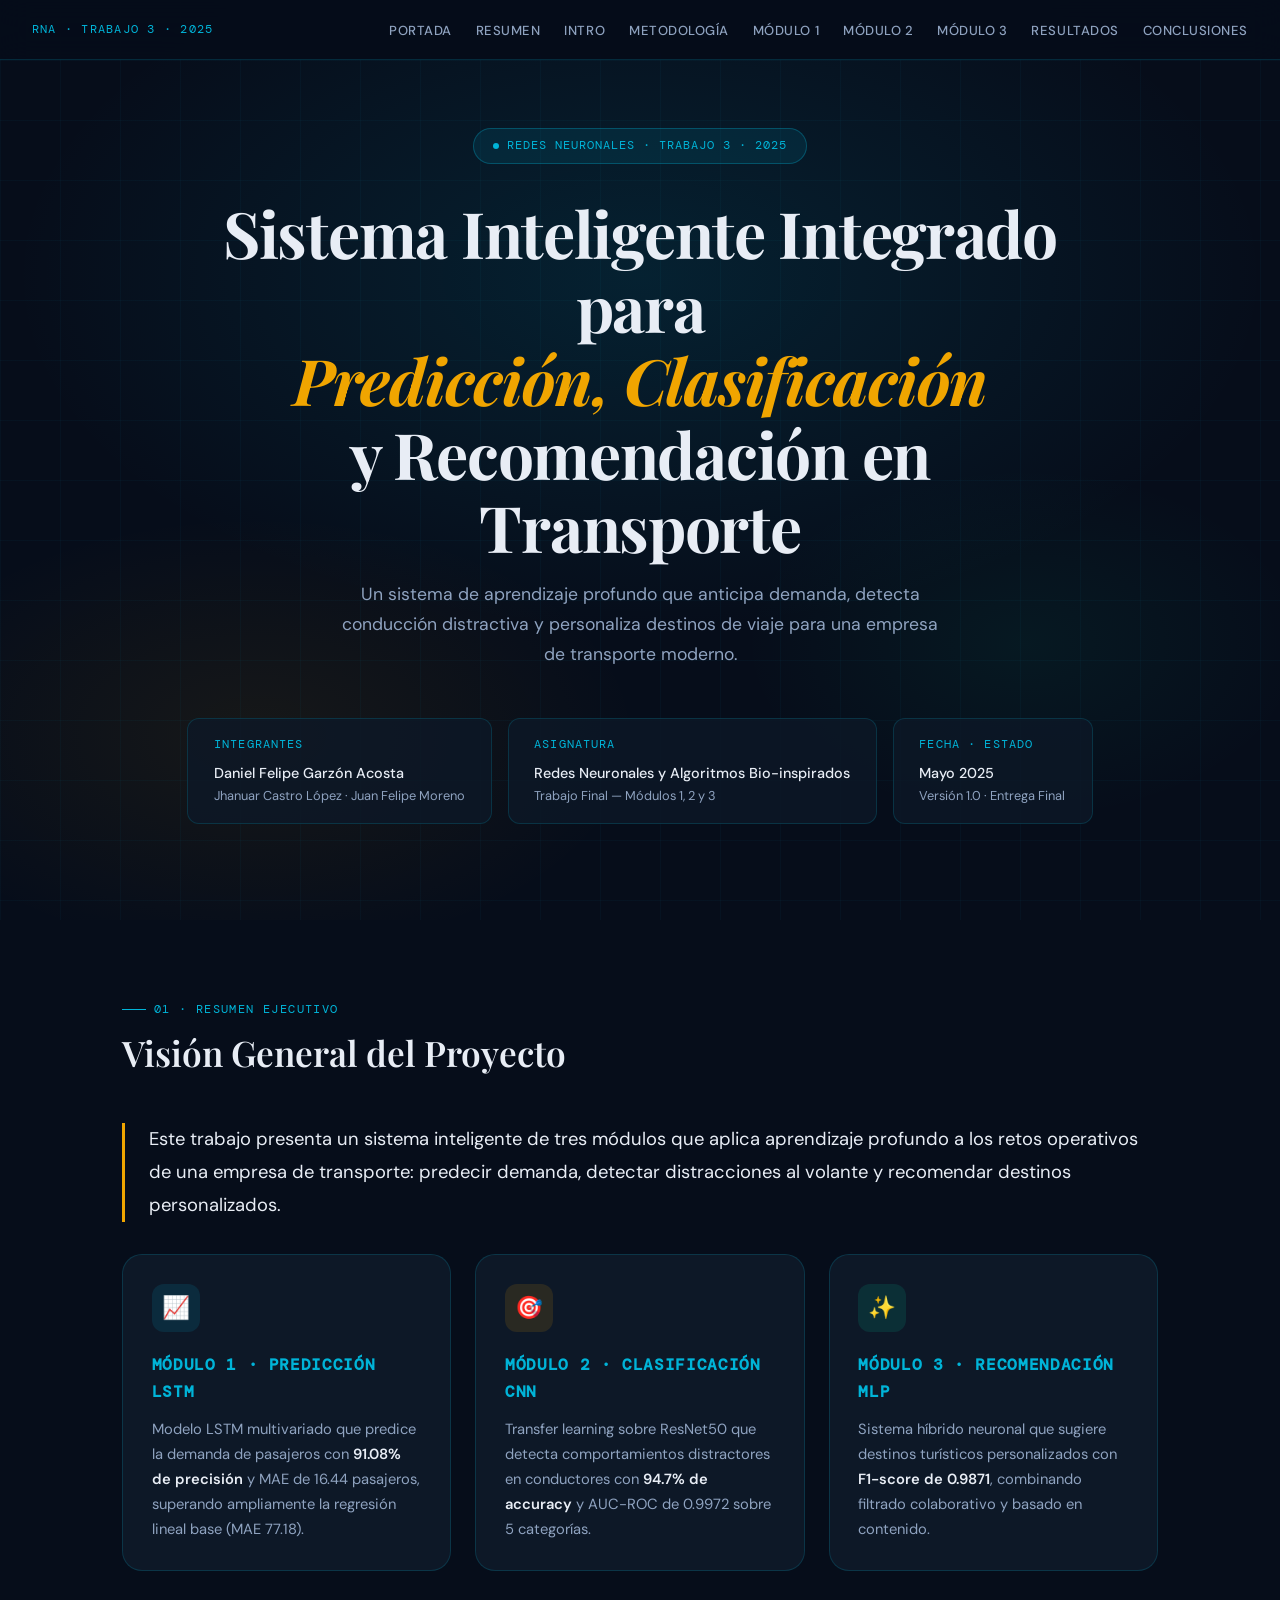
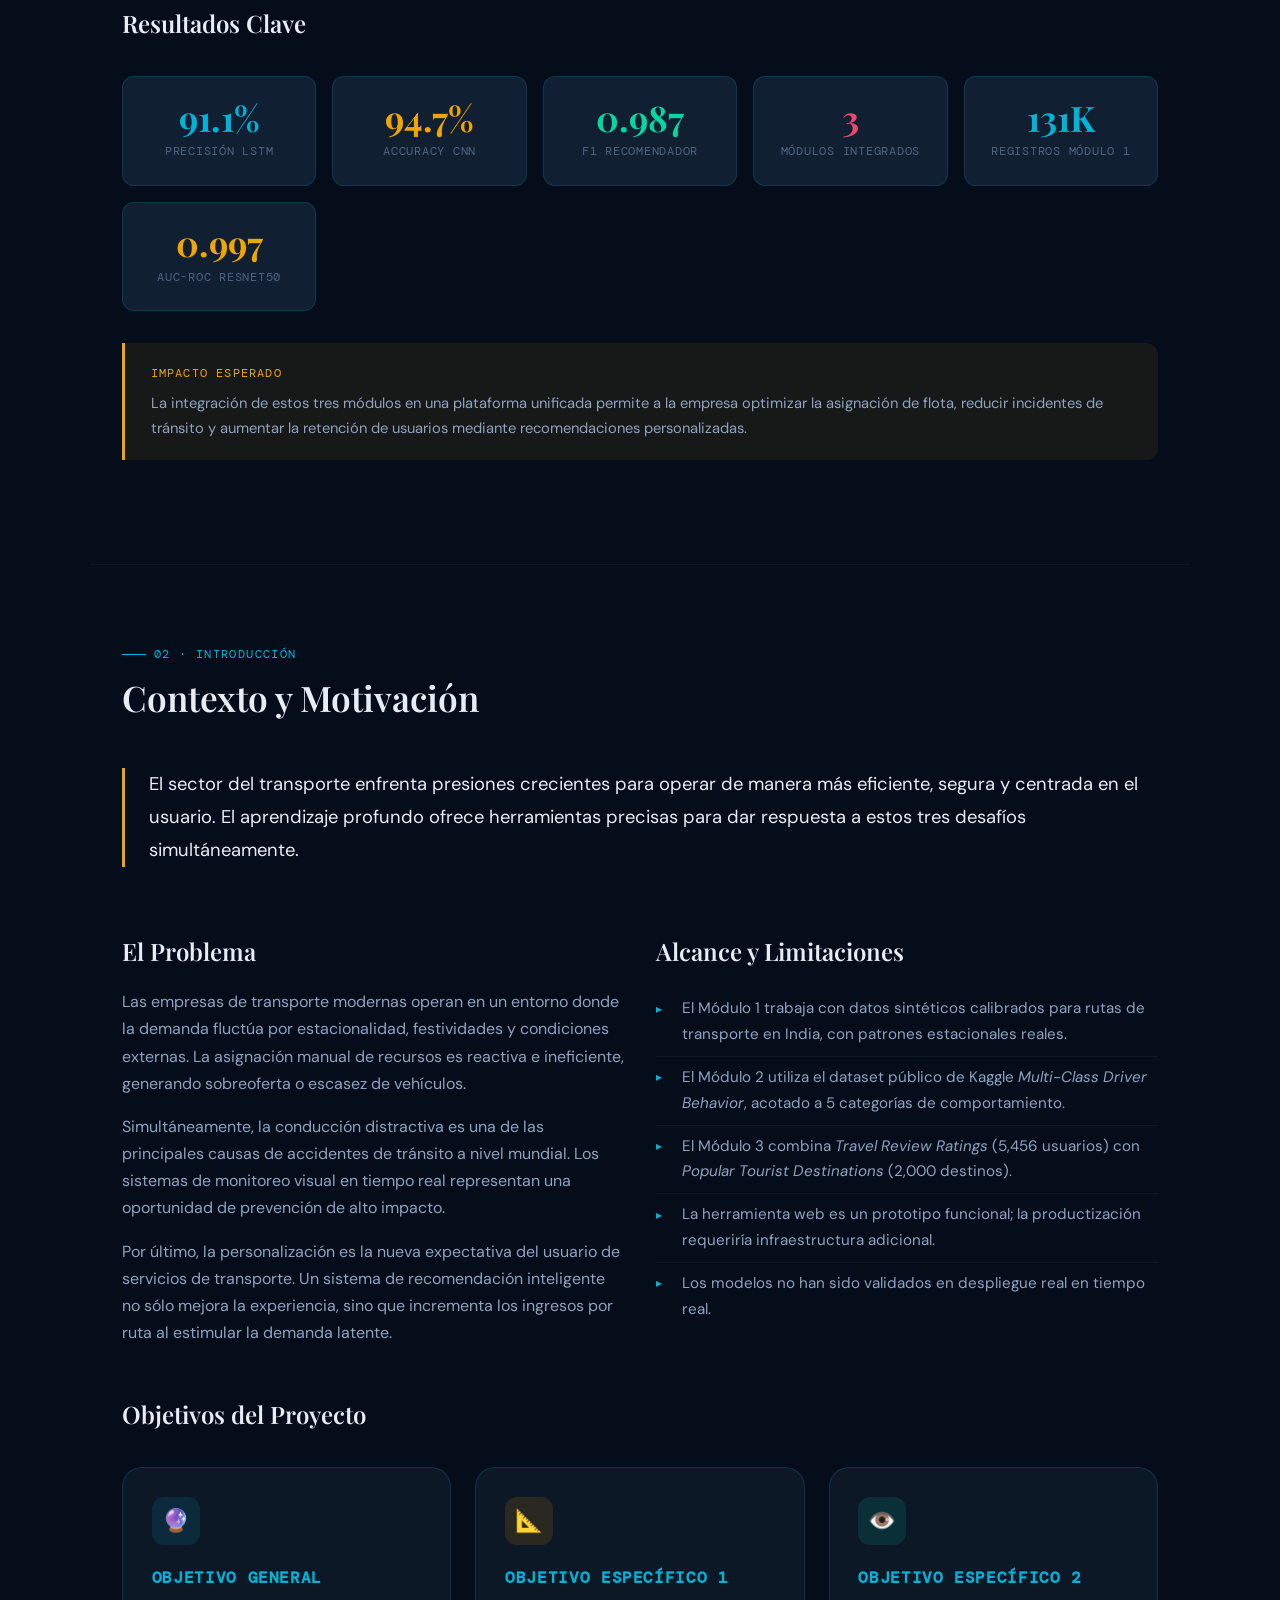
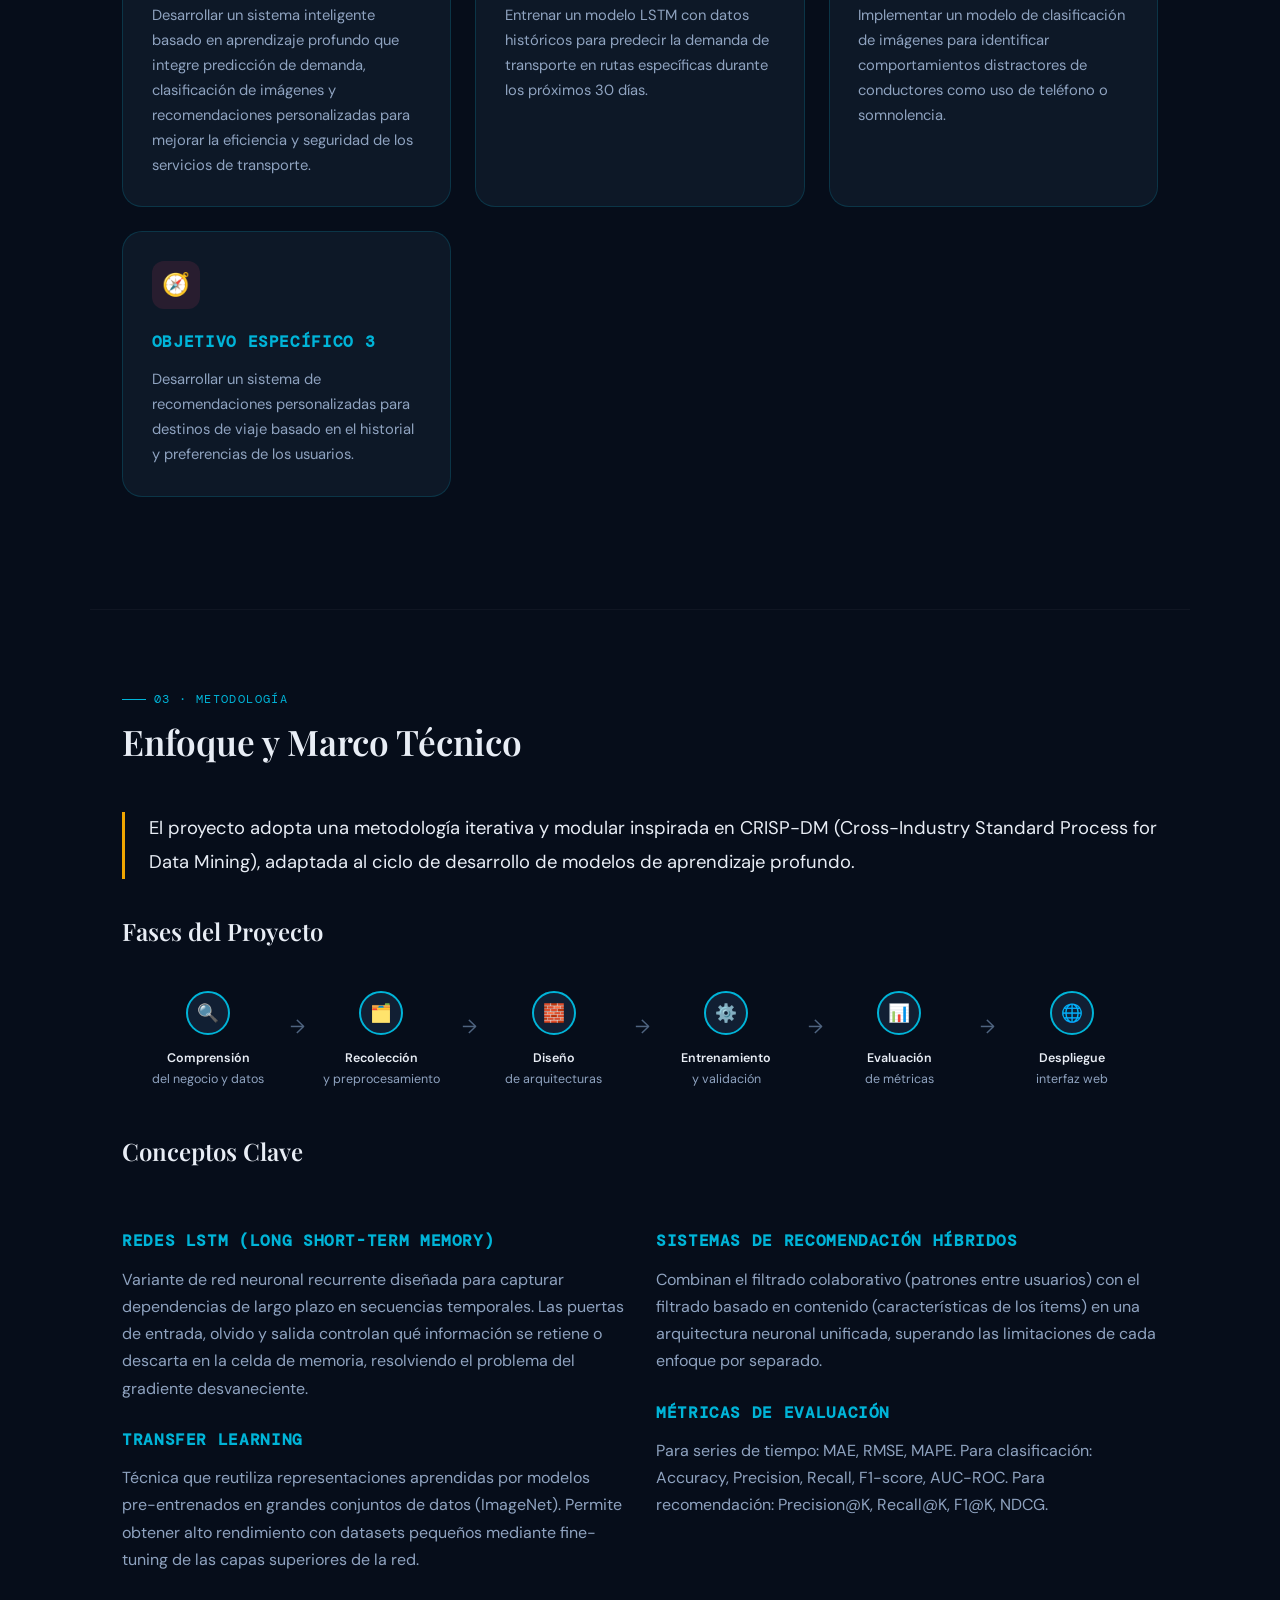
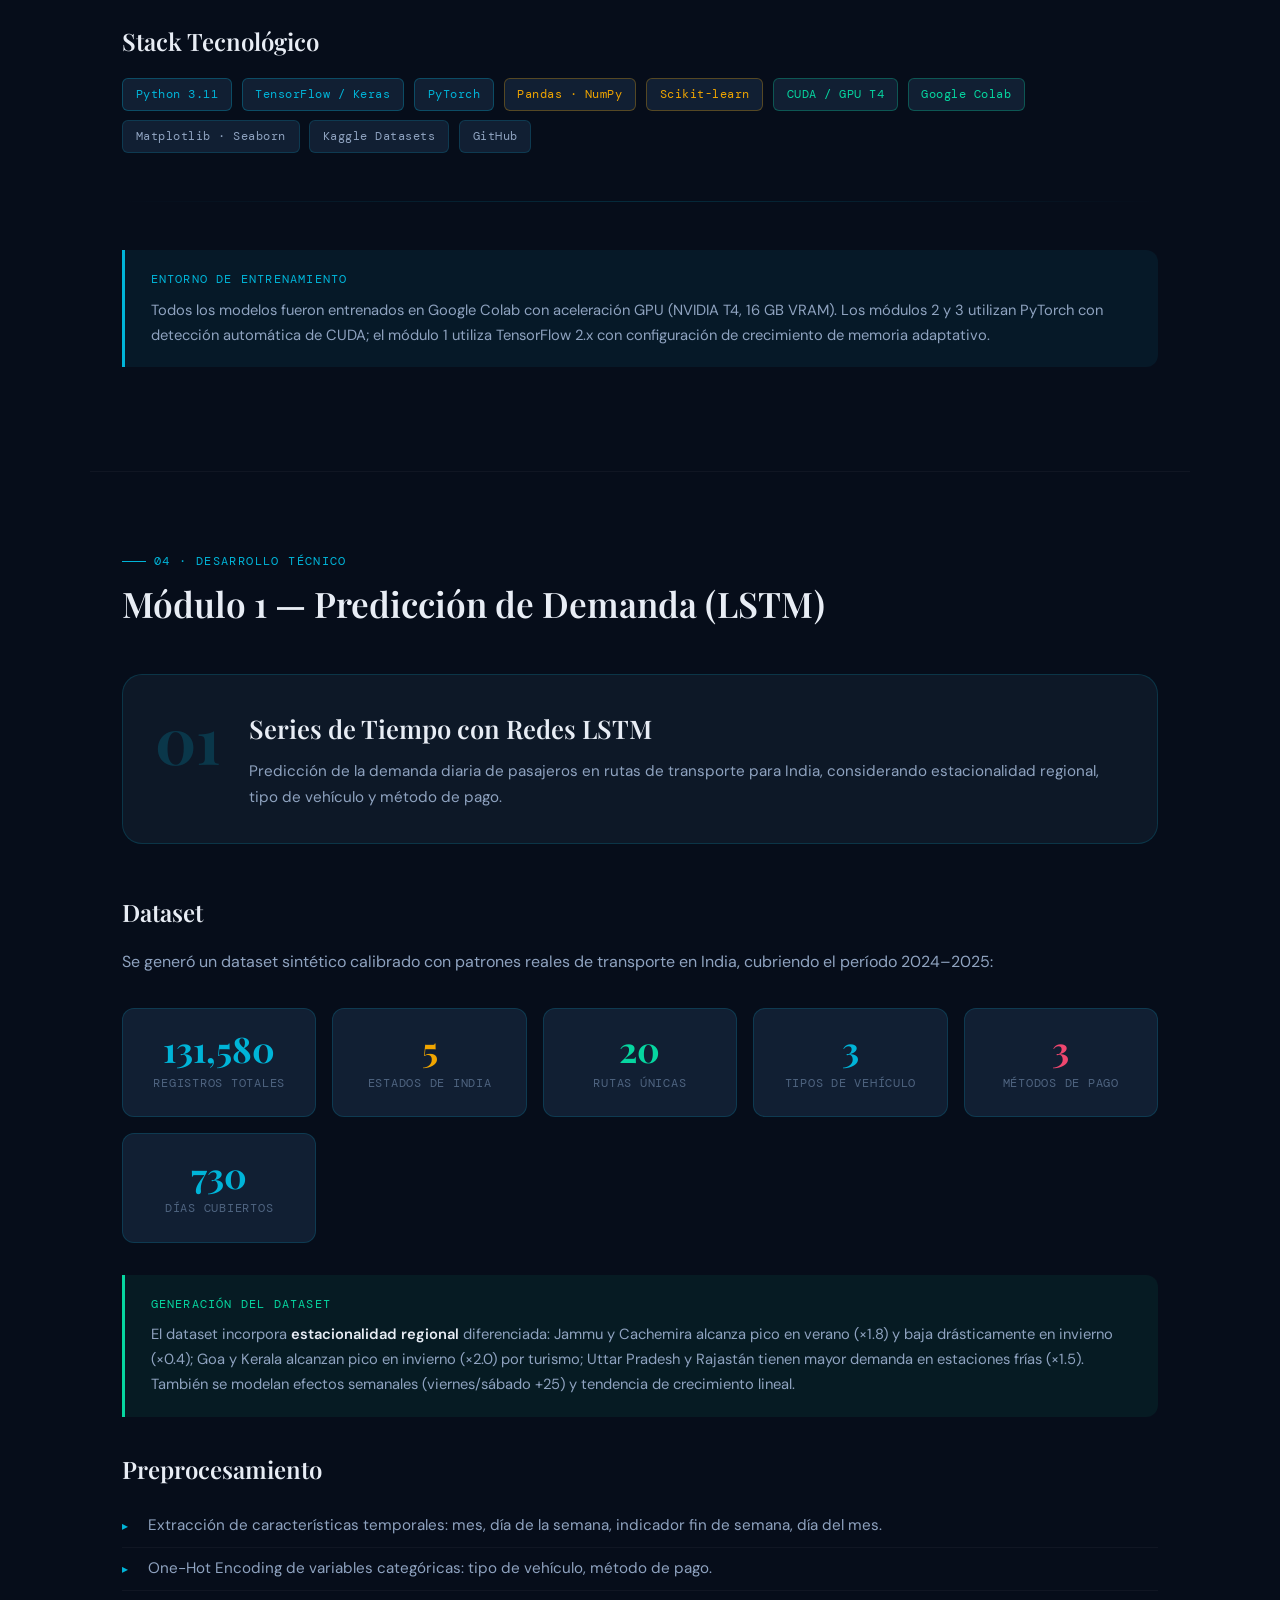
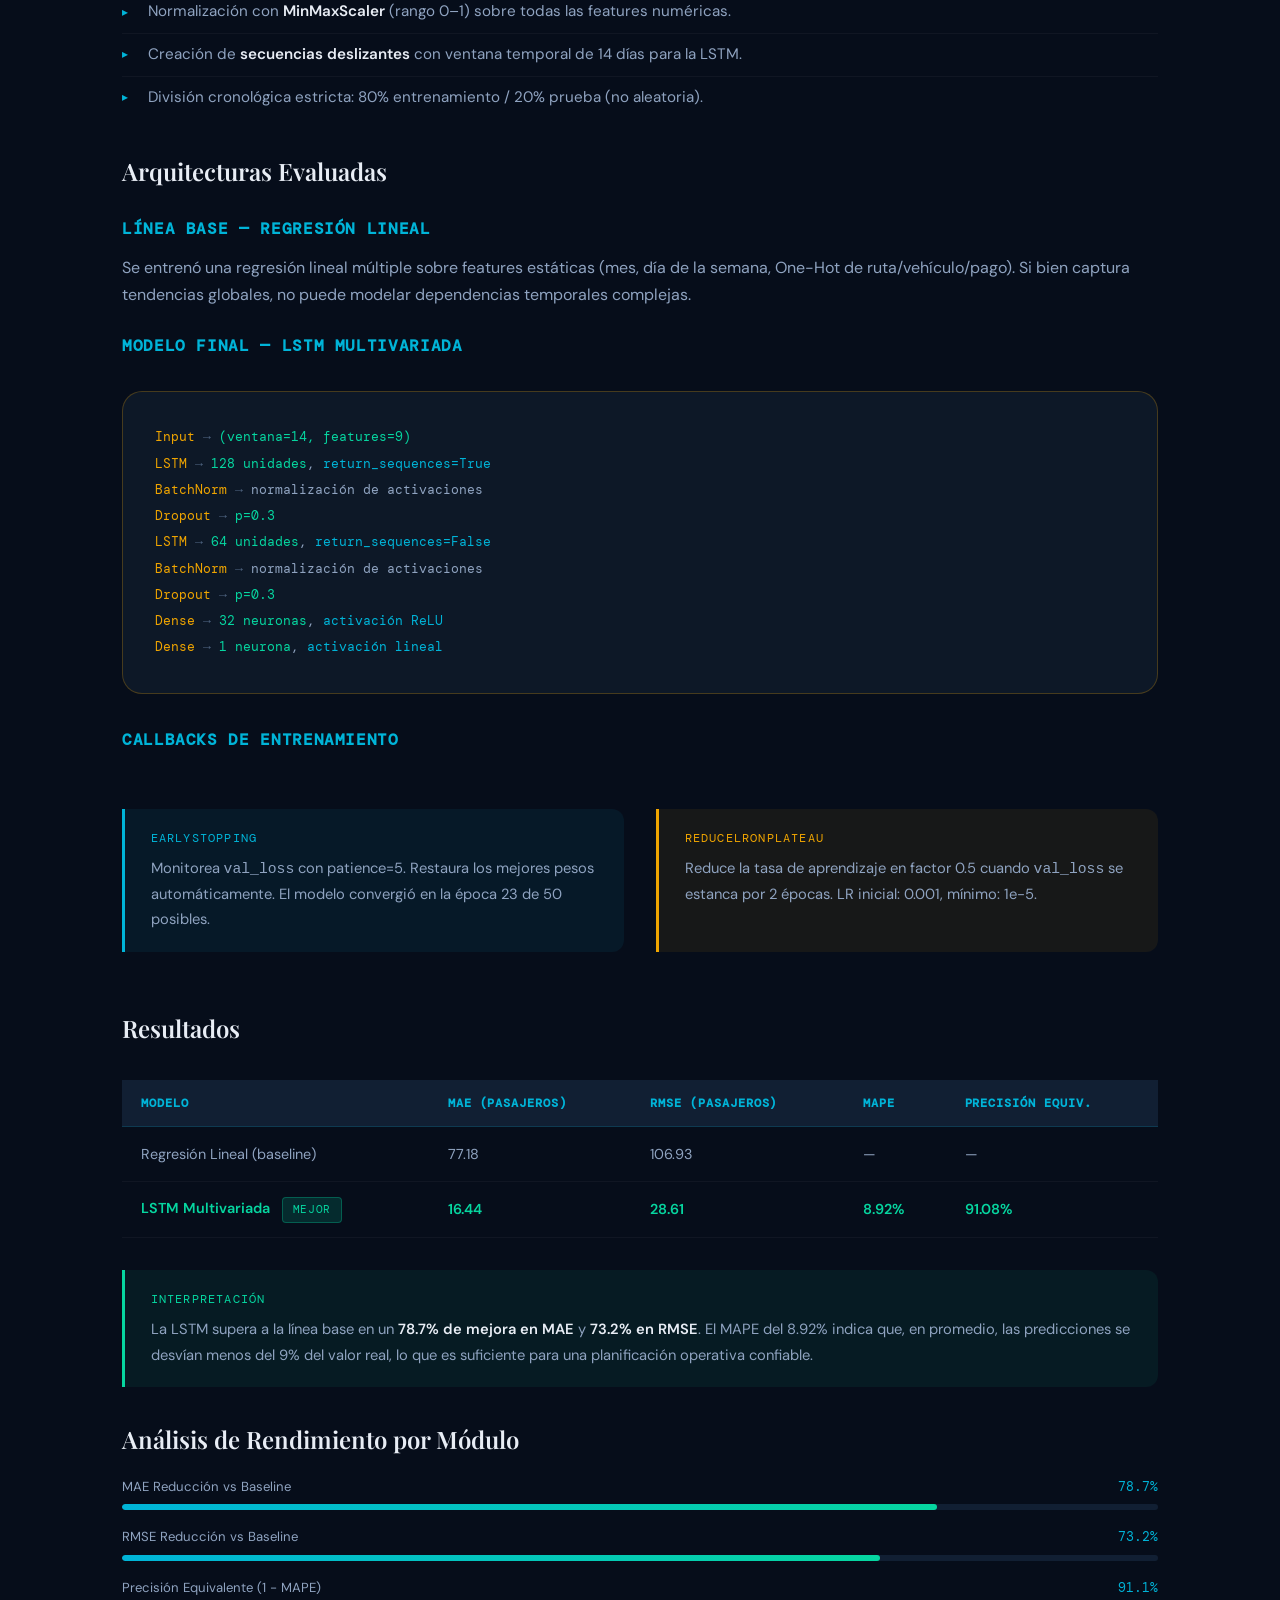
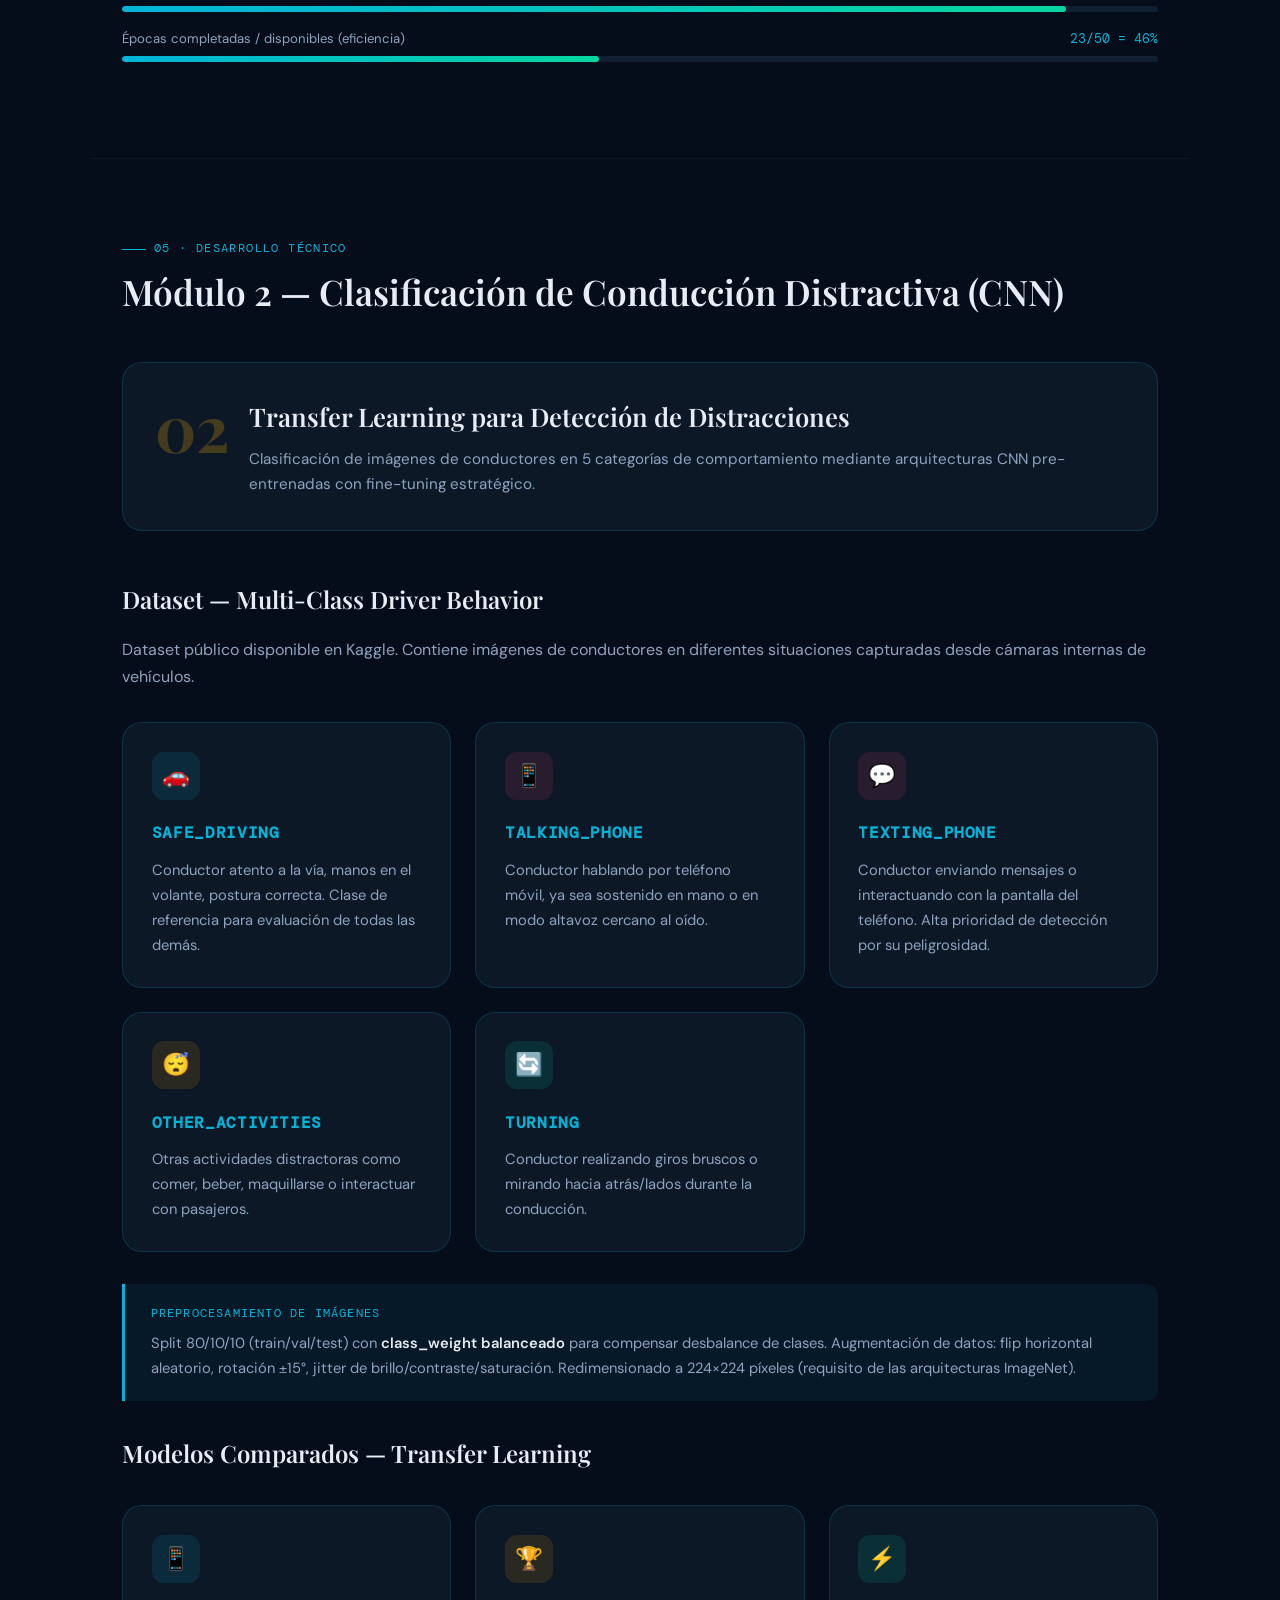
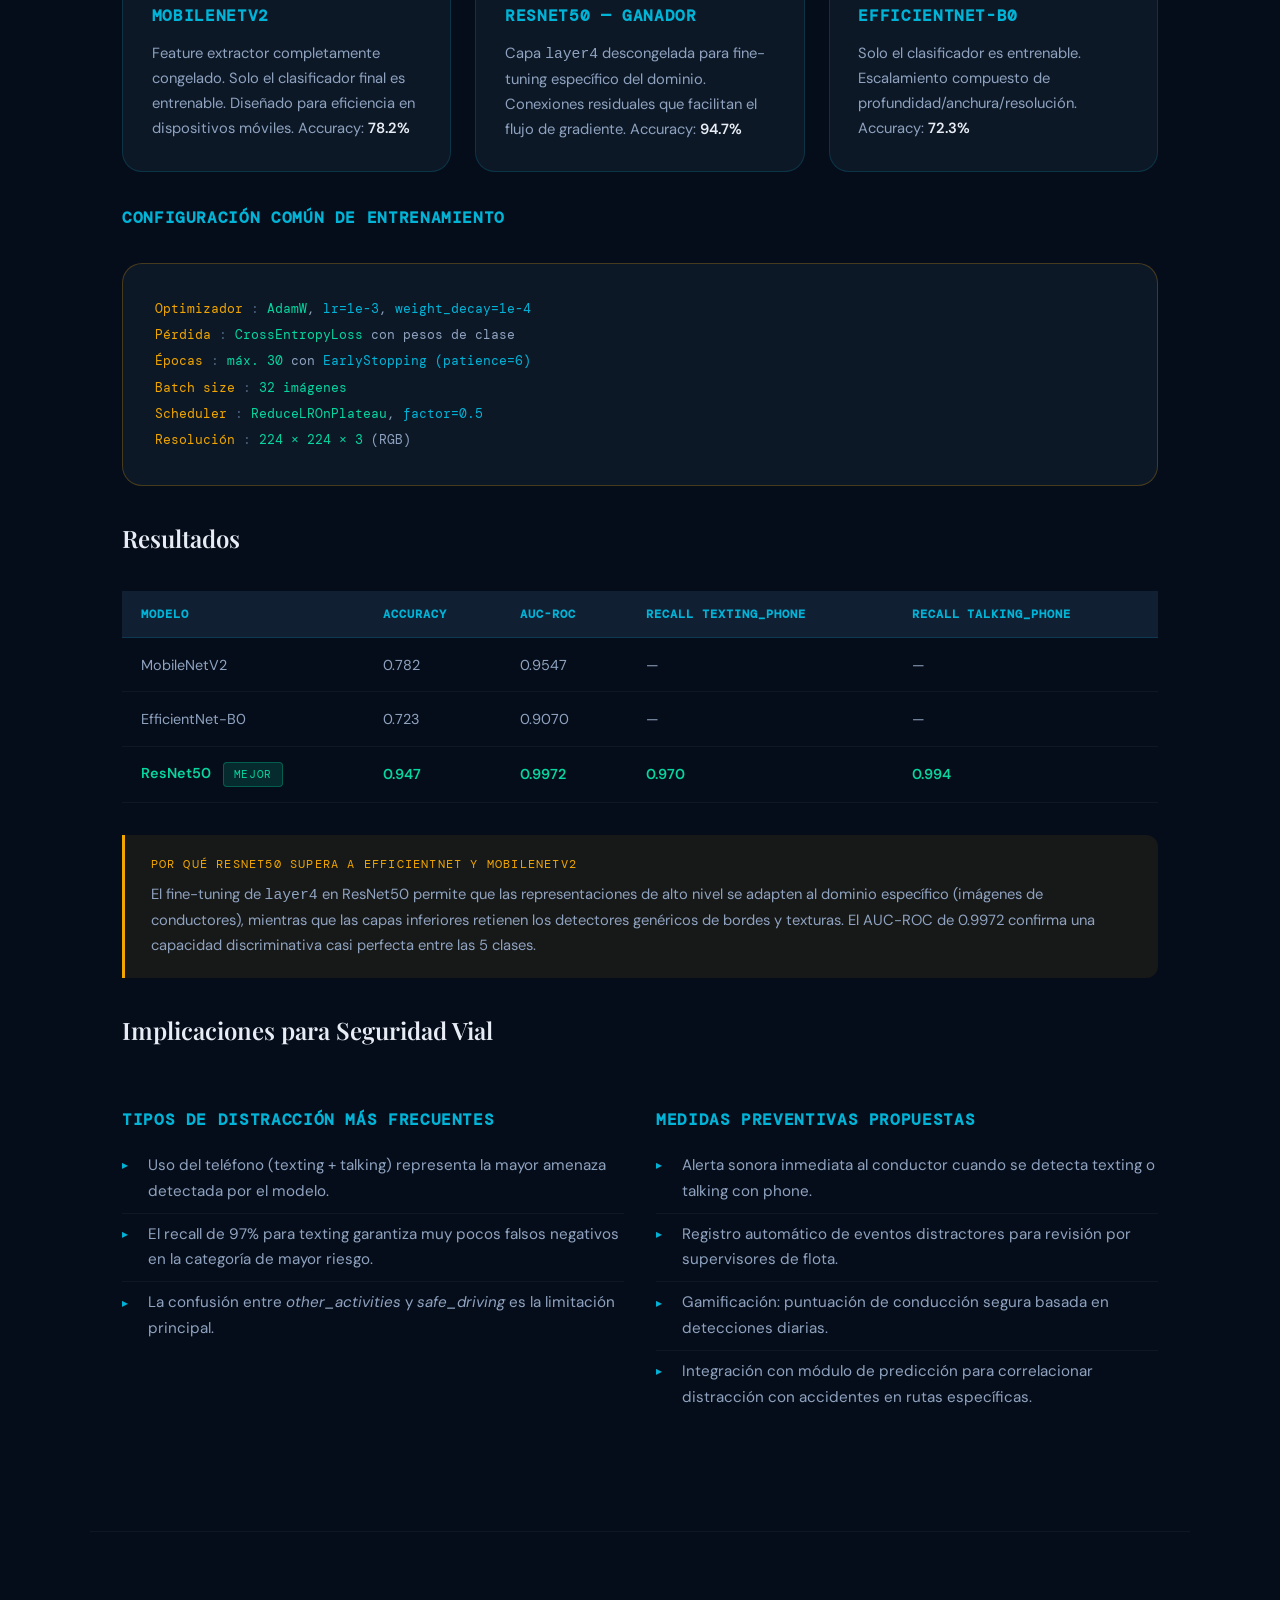
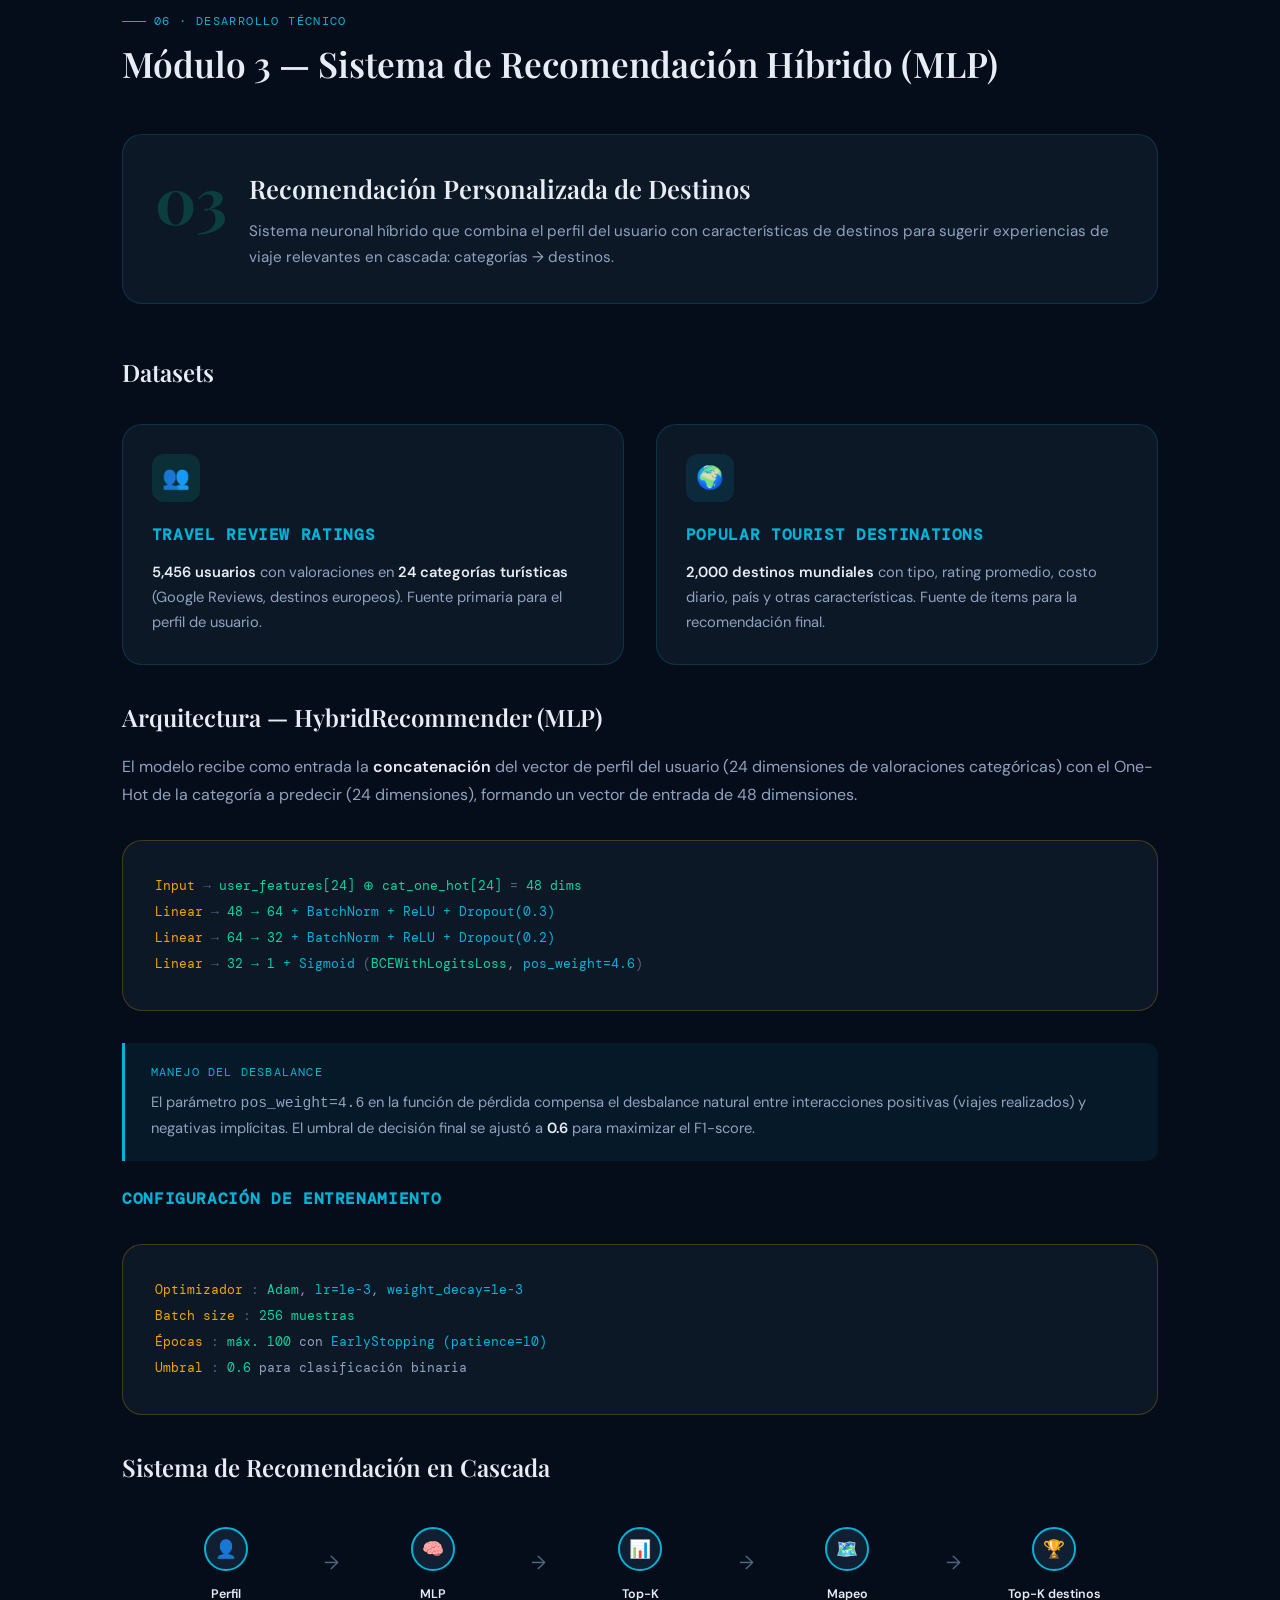
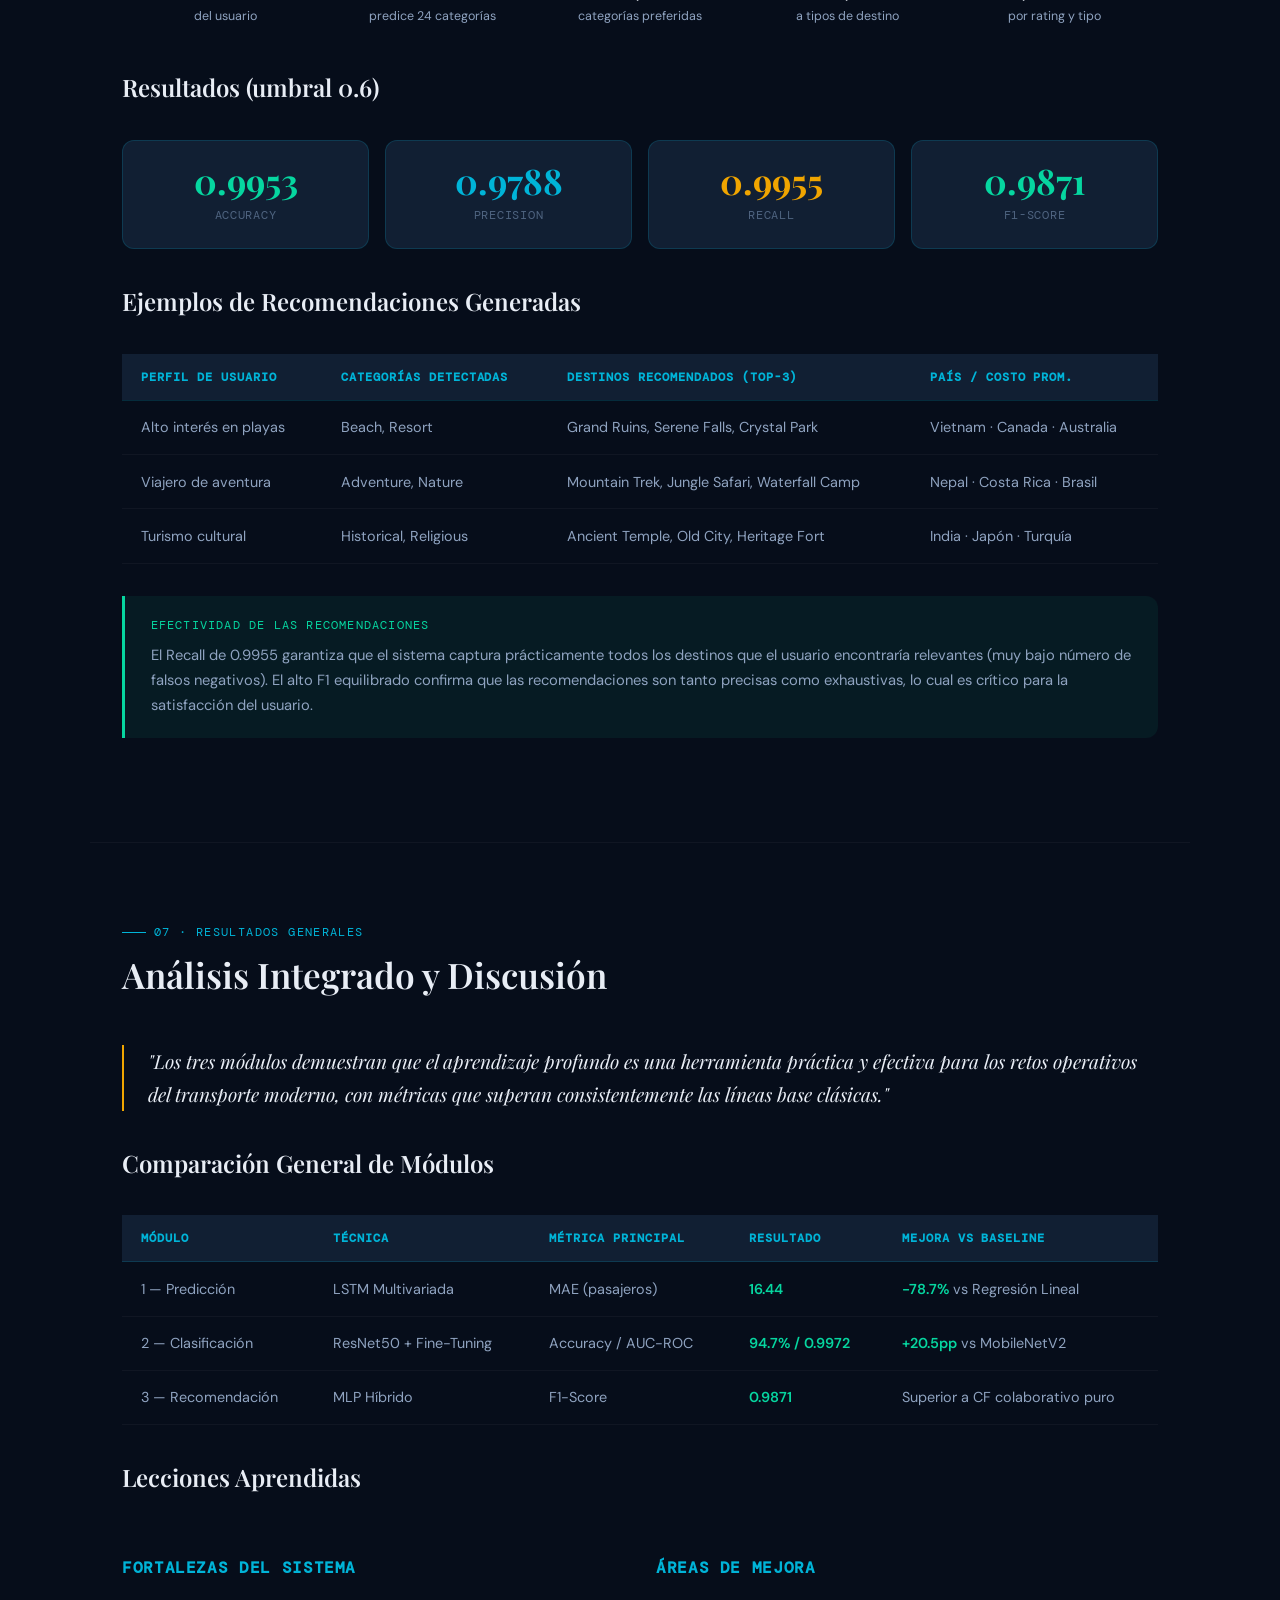
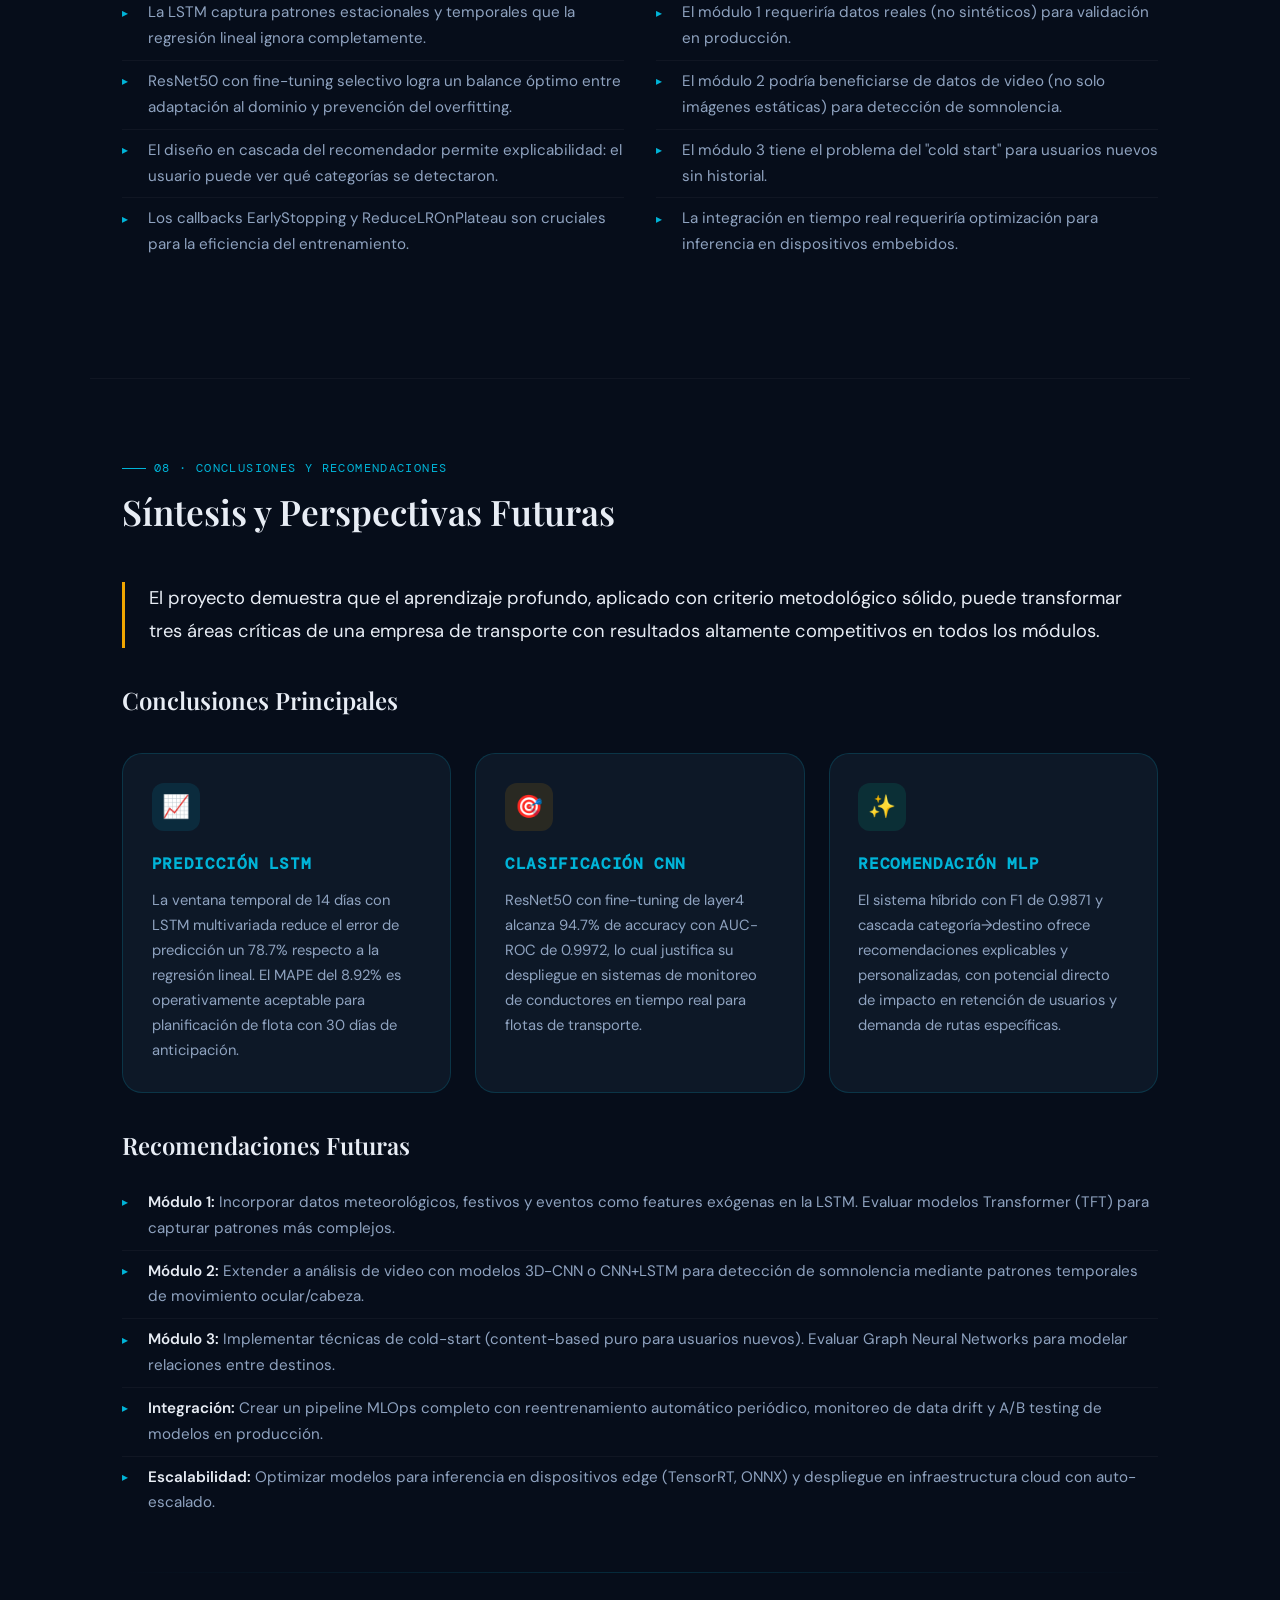
==== reporte_tecnico/index.html @ 661f511c "actualziacion del readme y creacion reporte tecnico" ====
<!DOCTYPE html>
<html lang="es">
<head>
<meta charset="UTF-8">
<meta name="viewport" content="width=device-width, initial-scale=1.0">
<title>Reporte Técnico — Sistema Inteligente de Transporte</title>
<link href="https://fonts.googleapis.com/css2?family=Playfair+Display:ital,wght@0,400;0,600;0,700;1,400&family=DM+Sans:wght@300;400;500;600&family=DM+Mono:wght@400;500&display=swap" rel="stylesheet">
<style>
  :root {
    --bg-deep:       #060d1a;
    --bg-card:       #0d1827;
    --bg-surface:    #111f33;
    --accent-blue:   #00b4d8;
    --accent-gold:   #f0a500;
    --accent-teal:   #06d6a0;
    --accent-rose:   #ef476f;
    --text-primary:  #e8edf5;
    --text-secondary:#8fa3c0;
    --text-muted:    #4f6480;
    --border:        rgba(0,180,216,.18);
    --border-gold:   rgba(240,165,0,.25);
    --glow-blue:     0 0 40px rgba(0,180,216,.15);
    --glow-gold:     0 0 40px rgba(240,165,0,.12);
    --radius:        12px;
    --radius-lg:     20px;
  }

  *, *::before, *::after { box-sizing: border-box; margin: 0; padding: 0; }

  html { scroll-behavior: smooth; }

  body {
    font-family: 'DM Sans', sans-serif;
    background: var(--bg-deep);
    color: var(--text-primary);
    line-height: 1.7;
    font-size: 16px;
  }

  /* ─── NAV ─── */
  nav {
    position: fixed; top: 0; left: 0; right: 0; z-index: 100;
    background: rgba(6,13,26,.92);
    backdrop-filter: blur(16px);
    border-bottom: 1px solid var(--border);
    padding: 0 2rem;
    display: flex; align-items: center; justify-content: space-between;
    height: 60px;
  }
  .nav-brand {
    font-family: 'DM Mono', monospace;
    font-size: .78rem;
    color: var(--accent-blue);
    letter-spacing: .1em;
    text-transform: uppercase;
  }
  .nav-links {
    display: flex; gap: 1.5rem; list-style: none;
  }
  .nav-links a {
    color: var(--text-secondary);
    text-decoration: none;
    font-size: .82rem;
    font-weight: 500;
    letter-spacing: .04em;
    text-transform: uppercase;
    transition: color .2s;
  }
  .nav-links a:hover { color: var(--accent-blue); }

  /* ─── HERO COVER ─── */
  .hero {
    min-height: 100vh;
    display: flex; flex-direction: column; justify-content: center; align-items: center;
    text-align: center;
    padding: 8rem 2rem 6rem;
    position: relative;
    overflow: hidden;
  }
  .hero::before {
    content: '';
    position: absolute; inset: 0;
    background:
      radial-gradient(ellipse 70% 55% at 50% 30%, rgba(0,180,216,.12) 0%, transparent 70%),
      radial-gradient(ellipse 50% 40% at 20% 80%, rgba(240,165,0,.07) 0%, transparent 60%),
      radial-gradient(ellipse 40% 35% at 80% 70%, rgba(6,214,160,.06) 0%, transparent 55%);
  }
  .hero-grid {
    position: absolute; inset: 0;
    background-image:
      linear-gradient(rgba(0,180,216,.04) 1px, transparent 1px),
      linear-gradient(90deg, rgba(0,180,216,.04) 1px, transparent 1px);
    background-size: 60px 60px;
  }
  .hero-badge {
    display: inline-flex; align-items: center; gap: .5rem;
    background: rgba(0,180,216,.1);
    border: 1px solid rgba(0,180,216,.3);
    border-radius: 100px;
    padding: .4rem 1.2rem;
    font-size: .78rem;
    font-family: 'DM Mono', monospace;
    color: var(--accent-blue);
    letter-spacing: .08em;
    text-transform: uppercase;
    margin-bottom: 2rem;
    position: relative;
  }
  .hero-badge::before {
    content: '';
    width: 6px; height: 6px;
    background: var(--accent-blue);
    border-radius: 50%;
    animation: pulse 2s infinite;
  }
  @keyframes pulse {
    0%,100% { opacity:1; transform:scale(1); }
    50% { opacity:.4; transform:scale(1.4); }
  }
  .hero h1 {
    font-family: 'Playfair Display', serif;
    font-size: clamp(2.4rem, 5vw, 4.2rem);
    font-weight: 700;
    line-height: 1.15;
    letter-spacing: -.02em;
    max-width: 880px;
    margin-bottom: 1rem;
    position: relative;
  }
  .hero h1 em {
    font-style: italic;
    color: var(--accent-gold);
  }
  .hero-subtitle {
    font-size: 1.1rem;
    color: var(--text-secondary);
    max-width: 620px;
    margin-bottom: 3rem;
    position: relative;
  }
  .hero-meta {
    display: flex; flex-wrap: wrap; gap: 1rem; justify-content: center;
    position: relative;
  }
  .meta-card {
    background: rgba(13,24,39,.8);
    border: 1px solid var(--border);
    border-radius: var(--radius);
    padding: 1rem 1.6rem;
    text-align: left;
    min-width: 200px;
  }
  .meta-label {
    font-size: .72rem;
    font-family: 'DM Mono', monospace;
    color: var(--accent-blue);
    letter-spacing: .1em;
    text-transform: uppercase;
    margin-bottom: .4rem;
  }
  .meta-value {
    font-size: .9rem;
    color: var(--text-primary);
    font-weight: 500;
  }
  .meta-value small {
    display: block;
    color: var(--text-secondary);
    font-size: .8rem;
    font-weight: 400;
  }

  /* ─── SECTION WRAPPER ─── */
  .section {
    max-width: 1100px;
    margin: 0 auto;
    padding: 5rem 2rem;
    border-bottom: 1px solid rgba(255,255,255,.04);
  }

  .section-header {
    margin-bottom: 3rem;
  }
  .section-tag {
    font-family: 'DM Mono', monospace;
    font-size: .72rem;
    color: var(--accent-blue);
    letter-spacing: .12em;
    text-transform: uppercase;
    margin-bottom: .7rem;
    display: flex; align-items: center; gap: .5rem;
  }
  .section-tag::before {
    content: '';
    width: 24px; height: 1px;
    background: var(--accent-blue);
  }
  h2 {
    font-family: 'Playfair Display', serif;
    font-size: 2.2rem;
    font-weight: 600;
    line-height: 1.25;
    color: var(--text-primary);
  }
  h3 {
    font-family: 'Playfair Display', serif;
    font-size: 1.5rem;
    font-weight: 600;
    color: var(--text-primary);
    margin: 2rem 0 1rem;
  }
  h4 {
    font-size: 1rem;
    font-weight: 600;
    color: var(--accent-blue);
    letter-spacing: .04em;
    text-transform: uppercase;
    font-family: 'DM Mono', monospace;
    margin: 1.5rem 0 .7rem;
  }
  p {
    color: var(--text-secondary);
    margin-bottom: 1rem;
  }
  strong { color: var(--text-primary); font-weight: 600; }

  /* ─── LEAD PARAGRAPH ─── */
  .lead {
    font-size: 1.15rem;
    color: var(--text-primary);
    line-height: 1.8;
    border-left: 3px solid var(--accent-gold);
    padding-left: 1.5rem;
    margin-bottom: 2rem;
  }

  /* ─── CARDS GRID ─── */
  .cards-grid {
    display: grid;
    grid-template-columns: repeat(auto-fit, minmax(300px, 1fr));
    gap: 1.5rem;
    margin: 2rem 0;
  }
  .card {
    background: var(--bg-card);
    border: 1px solid var(--border);
    border-radius: var(--radius-lg);
    padding: 1.8rem;
    transition: border-color .3s, box-shadow .3s;
  }
  .card:hover {
    border-color: rgba(0,180,216,.4);
    box-shadow: var(--glow-blue);
  }
  .card-icon {
    width: 48px; height: 48px;
    border-radius: var(--radius);
    display: flex; align-items: center; justify-content: center;
    font-size: 1.4rem;
    margin-bottom: 1.2rem;
  }
  .card-icon.blue { background: rgba(0,180,216,.12); }
  .card-icon.gold { background: rgba(240,165,0,.12); }
  .card-icon.teal { background: rgba(6,214,160,.12); }
  .card-icon.rose { background: rgba(239,71,111,.12); }
  .card h4 { margin-top: 0; }
  .card p { font-size: .92rem; margin-bottom: 0; }

  /* ─── METRICS ROW ─── */
  .metrics-row {
    display: grid;
    grid-template-columns: repeat(auto-fit, minmax(180px, 1fr));
    gap: 1rem;
    margin: 2rem 0;
  }
  .metric-box {
    background: var(--bg-surface);
    border: 1px solid var(--border);
    border-radius: var(--radius);
    padding: 1.4rem;
    text-align: center;
  }
  .metric-num {
    font-family: 'Playfair Display', serif;
    font-size: 2.2rem;
    font-weight: 700;
    color: var(--accent-blue);
    line-height: 1;
    margin-bottom: .4rem;
  }
  .metric-num.gold { color: var(--accent-gold); }
  .metric-num.teal { color: var(--accent-teal); }
  .metric-num.rose { color: var(--accent-rose); }
  .metric-label {
    font-size: .78rem;
    color: var(--text-muted);
    letter-spacing: .06em;
    text-transform: uppercase;
    font-family: 'DM Mono', monospace;
  }

  /* ─── COMPARISON TABLE ─── */
  .compare-table {
    width: 100%;
    border-collapse: collapse;
    margin: 2rem 0;
    font-size: .9rem;
  }
  .compare-table th {
    text-align: left;
    padding: .8rem 1.2rem;
    background: var(--bg-surface);
    color: var(--accent-blue);
    font-family: 'DM Mono', monospace;
    font-size: .75rem;
    letter-spacing: .08em;
    text-transform: uppercase;
    border-bottom: 1px solid var(--border);
  }
  .compare-table td {
    padding: .9rem 1.2rem;
    color: var(--text-secondary);
    border-bottom: 1px solid rgba(255,255,255,.04);
  }
  .compare-table tr:hover td { background: rgba(0,180,216,.04); }
  .compare-table td strong { color: var(--accent-teal); }
  .tag-best {
    display: inline-block;
    background: rgba(6,214,160,.15);
    border: 1px solid rgba(6,214,160,.3);
    color: var(--accent-teal);
    font-size: .7rem;
    font-family: 'DM Mono', monospace;
    padding: .15rem .6rem;
    border-radius: 4px;
    letter-spacing: .06em;
    margin-left: .5rem;
  }

  /* ─── TIMELINE / PIPELINE ─── */
  .pipeline {
    display: flex;
    gap: 0;
    margin: 2.5rem 0;
    overflow-x: auto;
  }
  .pipe-step {
    flex: 1; min-width: 140px;
    text-align: center;
    position: relative;
  }
  .pipe-step::after {
    content: '→';
    position: absolute;
    right: -10px;
    top: 20px;
    color: var(--text-muted);
    font-size: 1.2rem;
  }
  .pipe-step:last-child::after { display: none; }
  .pipe-dot {
    width: 44px; height: 44px;
    border-radius: 50%;
    background: var(--bg-surface);
    border: 2px solid var(--accent-blue);
    display: flex; align-items: center; justify-content: center;
    margin: 0 auto .8rem;
    font-size: 1.1rem;
  }
  .pipe-step p {
    font-size: .78rem;
    color: var(--text-secondary);
    margin: 0;
    padding: 0 .5rem;
  }

  /* ─── ARCHITECTURE BLOCK ─── */
  .arch-block {
    background: var(--bg-card);
    border: 1px solid var(--border-gold);
    border-radius: var(--radius-lg);
    padding: 2rem;
    margin: 2rem 0;
    font-family: 'DM Mono', monospace;
    font-size: .82rem;
    color: var(--text-secondary);
    line-height: 2;
    overflow-x: auto;
  }
  .arch-block .layer { color: var(--accent-gold); }
  .arch-block .op    { color: var(--accent-blue); }
  .arch-block .val   { color: var(--accent-teal); }
  .arch-block .arrow { color: var(--text-muted); }

  /* ─── CALLOUT BOX ─── */
  .callout {
    background: rgba(0,180,216,.07);
    border-left: 3px solid var(--accent-blue);
    border-radius: 0 var(--radius) var(--radius) 0;
    padding: 1.2rem 1.6rem;
    margin: 1.5rem 0;
  }
  .callout.gold {
    background: rgba(240,165,0,.07);
    border-color: var(--accent-gold);
  }
  .callout.teal {
    background: rgba(6,214,160,.07);
    border-color: var(--accent-teal);
  }
  .callout-title {
    font-family: 'DM Mono', monospace;
    font-size: .75rem;
    letter-spacing: .1em;
    text-transform: uppercase;
    margin-bottom: .5rem;
    color: var(--accent-blue);
  }
  .callout.gold .callout-title { color: var(--accent-gold); }
  .callout.teal .callout-title { color: var(--accent-teal); }
  .callout p { margin-bottom: 0; font-size: .92rem; }

  /* ─── TECH STACK BADGES ─── */
  .tech-badges {
    display: flex; flex-wrap: wrap; gap: .6rem;
    margin: 1rem 0;
  }
  .badge {
    display: inline-flex; align-items: center; gap: .4rem;
    background: var(--bg-surface);
    border: 1px solid var(--border);
    border-radius: 6px;
    padding: .3rem .8rem;
    font-size: .78rem;
    font-family: 'DM Mono', monospace;
    color: var(--text-secondary);
    letter-spacing: .04em;
  }
  .badge.blue { border-color: rgba(0,180,216,.3); color: var(--accent-blue); }
  .badge.gold { border-color: rgba(240,165,0,.3); color: var(--accent-gold); }
  .badge.teal { border-color: rgba(6,214,160,.3); color: var(--accent-teal); }

  /* ─── DIVIDER ─── */
  .divider {
    border: none;
    height: 1px;
    background: linear-gradient(90deg, transparent, var(--border), transparent);
    margin: 3rem 0;
  }

  /* ─── MODULE HEADER ─── */
  .module-header {
    display: flex; align-items: flex-start; gap: 1.5rem;
    padding: 2rem;
    background: var(--bg-card);
    border: 1px solid var(--border);
    border-radius: var(--radius-lg);
    margin-bottom: 3rem;
  }
  .module-num {
    font-family: 'Playfair Display', serif;
    font-size: 4rem;
    font-weight: 700;
    color: rgba(0,180,216,.2);
    line-height: 1;
    min-width: 70px;
  }
  .module-info h3 { margin: 0 0 .5rem; font-size: 1.6rem; }
  .module-info p { font-size: .95rem; margin: 0; }

  /* ─── TWO COLUMNS ─── */
  .two-col {
    display: grid;
    grid-template-columns: 1fr 1fr;
    gap: 2rem;
    margin: 2rem 0;
  }
  @media(max-width:720px) {
    .two-col { grid-template-columns: 1fr; }
    .nav-links { display: none; }
  }

  /* ─── PROGRESS BAR ─── */
  .progress-item { margin-bottom: 1rem; }
  .progress-label {
    display: flex; justify-content: space-between;
    font-size: .82rem; margin-bottom: .4rem;
  }
  .progress-label span:first-child { color: var(--text-secondary); }
  .progress-label span:last-child  { color: var(--accent-blue); font-family:'DM Mono',monospace; }
  .progress-bar {
    height: 6px; background: var(--bg-surface);
    border-radius: 3px; overflow: hidden;
  }
  .progress-fill {
    height: 100%;
    border-radius: 3px;
    background: linear-gradient(90deg, var(--accent-blue), var(--accent-teal));
  }

  /* ─── QUOTE ─── */
  blockquote {
    border-left: 2px solid var(--accent-gold);
    padding-left: 1.5rem;
    margin: 2rem 0;
    font-family: 'Playfair Display', serif;
    font-style: italic;
    font-size: 1.2rem;
    color: var(--text-primary);
    line-height: 1.7;
  }

  /* ─── LIST ─── */
  ul.styled { list-style: none; padding: 0; }
  ul.styled li {
    padding: .5rem 0 .5rem 1.6rem;
    position: relative;
    color: var(--text-secondary);
    font-size: .95rem;
    border-bottom: 1px solid rgba(255,255,255,.04);
  }
  ul.styled li::before {
    content: '▸';
    position: absolute; left: 0;
    color: var(--accent-blue);
    font-size: .75rem;
    top: .65rem;
  }
  ul.styled li:last-child { border-bottom: none; }

  /* ─── FOOTER ─── */
  footer {
    text-align: center;
    padding: 4rem 2rem;
    color: var(--text-muted);
    font-size: .82rem;
    font-family: 'DM Mono', monospace;
    border-top: 1px solid var(--border);
    background: var(--bg-card);
  }
  footer strong { color: var(--text-secondary); }

  /* ─── PRINT ─── */
  @media print {
    nav { display: none; }
    .hero { min-height: auto; padding: 2rem; }
    .section { padding: 2rem; }
  }
</style>
</head>
<body>

<!-- ══════════════════════════════════
     NAVIGATION
══════════════════════════════════ -->
<nav>
  <span class="nav-brand">RNA · Trabajo 3 · 2025</span>
  <ul class="nav-links">
    <li><a href="#portada">Portada</a></li>
    <li><a href="#resumen">Resumen</a></li>
    <li><a href="#introduccion">Intro</a></li>
    <li><a href="#metodologia">Metodología</a></li>
    <li><a href="#modulo1">Módulo 1</a></li>
    <li><a href="#modulo2">Módulo 2</a></li>
    <li><a href="#modulo3">Módulo 3</a></li>
    <li><a href="#resultados">Resultados</a></li>
    <li><a href="#conclusiones">Conclusiones</a></li>
  </ul>
</nav>

<!-- ══════════════════════════════════
     HERO / PORTADA
══════════════════════════════════ -->
<section id="portada" class="hero">
  <div class="hero-grid"></div>

  <div class="hero-badge">Redes Neuronales · Trabajo 3 · 2025</div>

  <h1>
    Sistema Inteligente Integrado para<br>
    <em>Predicción, Clasificación</em><br>
    y Recomendación en Transporte
  </h1>

  <p class="hero-subtitle">
    Un sistema de aprendizaje profundo que anticipa demanda, detecta conducción distractiva
    y personaliza destinos de viaje para una empresa de transporte moderno.
  </p>

  <div class="hero-meta">
    <div class="meta-card">
      <div class="meta-label">Integrantes</div>
      <div class="meta-value">
        Daniel Felipe Garzón Acosta
        <small>Jhanuar Castro López · Juan Felipe Moreno</small>
      </div>
    </div>
    <div class="meta-card">
      <div class="meta-label">Asignatura</div>
      <div class="meta-value">
        Redes Neuronales y Algoritmos Bio-inspirados
        <small>Trabajo Final — Módulos 1, 2 y 3</small>
      </div>
    </div>
    <div class="meta-card">
      <div class="meta-label">Fecha · Estado</div>
      <div class="meta-value">
        Mayo 2025
        <small>Versión 1.0 · Entrega Final</small>
      </div>
    </div>
  </div>
</section>

<!-- ══════════════════════════════════
     RESUMEN EJECUTIVO
══════════════════════════════════ -->
<section id="resumen" class="section">
  <div class="section-header">
    <div class="section-tag">01 · Resumen Ejecutivo</div>
    <h2>Visión General del Proyecto</h2>
  </div>

  <p class="lead">
    Este trabajo presenta un sistema inteligente de tres módulos que aplica aprendizaje profundo
    a los retos operativos de una empresa de transporte: predecir demanda, detectar distracciones
    al volante y recomendar destinos personalizados.
  </p>

  <div class="cards-grid">
    <div class="card">
      <div class="card-icon blue">📈</div>
      <h4>Módulo 1 · Predicción LSTM</h4>
      <p>Modelo LSTM multivariado que predice la demanda de pasajeros con <strong>91.08% de precisión</strong> y MAE de 16.44 pasajeros, superando ampliamente la regresión lineal base (MAE 77.18).</p>
    </div>
    <div class="card">
      <div class="card-icon gold">🎯</div>
      <h4>Módulo 2 · Clasificación CNN</h4>
      <p>Transfer learning sobre ResNet50 que detecta comportamientos distractores en conductores con <strong>94.7% de accuracy</strong> y AUC-ROC de 0.9972 sobre 5 categorías.</p>
    </div>
    <div class="card">
      <div class="card-icon teal">✨</div>
      <h4>Módulo 3 · Recomendación MLP</h4>
      <p>Sistema híbrido neuronal que sugiere destinos turísticos personalizados con <strong>F1-score de 0.9871</strong>, combinando filtrado colaborativo y basado en contenido.</p>
    </div>
  </div>

  <h3>Resultados Clave</h3>
  <div class="metrics-row">
    <div class="metric-box">
      <div class="metric-num">91.1%</div>
      <div class="metric-label">Precisión LSTM</div>
    </div>
    <div class="metric-box">
      <div class="metric-num gold">94.7%</div>
      <div class="metric-label">Accuracy CNN</div>
    </div>
    <div class="metric-box">
      <div class="metric-num teal">0.987</div>
      <div class="metric-label">F1 Recomendador</div>
    </div>
    <div class="metric-box">
      <div class="metric-num rose">3</div>
      <div class="metric-label">Módulos Integrados</div>
    </div>
    <div class="metric-box">
      <div class="metric-num">131K</div>
      <div class="metric-label">Registros Módulo 1</div>
    </div>
    <div class="metric-box">
      <div class="metric-num gold">0.997</div>
      <div class="metric-label">AUC-ROC ResNet50</div>
    </div>
  </div>

  <div class="callout gold">
    <div class="callout-title">Impacto Esperado</div>
    <p>La integración de estos tres módulos en una plataforma unificada permite a la empresa
       optimizar la asignación de flota, reducir incidentes de tránsito y aumentar la retención
       de usuarios mediante recomendaciones personalizadas.</p>
  </div>
</section>

<!-- ══════════════════════════════════
     INTRODUCCIÓN
══════════════════════════════════ -->
<section id="introduccion" class="section">
  <div class="section-header">
    <div class="section-tag">02 · Introducción</div>
    <h2>Contexto y Motivación</h2>
  </div>

  <p class="lead">
    El sector del transporte enfrenta presiones crecientes para operar de manera más eficiente,
    segura y centrada en el usuario. El aprendizaje profundo ofrece herramientas precisas
    para dar respuesta a estos tres desafíos simultáneamente.
  </p>

  <div class="two-col">
    <div>
      <h3>El Problema</h3>
      <p>Las empresas de transporte modernas operan en un entorno donde la demanda fluctúa
        por estacionalidad, festividades y condiciones externas. La asignación manual de
        recursos es reactiva e ineficiente, generando sobreoferta o escasez de vehículos.</p>

      <p>Simultáneamente, la conducción distractiva es una de las principales causas de
        accidentes de tránsito a nivel mundial. Los sistemas de monitoreo visual en tiempo
        real representan una oportunidad de prevención de alto impacto.</p>

      <p>Por último, la personalización es la nueva expectativa del usuario de servicios
        de transporte. Un sistema de recomendación inteligente no sólo mejora la experiencia,
        sino que incrementa los ingresos por ruta al estimular la demanda latente.</p>
    </div>
    <div>
      <h3>Alcance y Limitaciones</h3>
      <ul class="styled">
        <li>El Módulo 1 trabaja con datos sintéticos calibrados para rutas de transporte en India, con patrones estacionales reales.</li>
        <li>El Módulo 2 utiliza el dataset público de Kaggle <em>Multi-Class Driver Behavior</em>, acotado a 5 categorías de comportamiento.</li>
        <li>El Módulo 3 combina <em>Travel Review Ratings</em> (5,456 usuarios) con <em>Popular Tourist Destinations</em> (2,000 destinos).</li>
        <li>La herramienta web es un prototipo funcional; la productización requeriría infraestructura adicional.</li>
        <li>Los modelos no han sido validados en despliegue real en tiempo real.</li>
      </ul>
    </div>
  </div>

  <h3>Objetivos del Proyecto</h3>
  <div class="cards-grid">
    <div class="card">
      <div class="card-icon blue">🔮</div>
      <h4>Objetivo General</h4>
      <p>Desarrollar un sistema inteligente basado en aprendizaje profundo que integre predicción de demanda, clasificación de imágenes y recomendaciones personalizadas para mejorar la eficiencia y seguridad de los servicios de transporte.</p>
    </div>
    <div class="card">
      <div class="card-icon gold">📐</div>
      <h4>Objetivo Específico 1</h4>
      <p>Entrenar un modelo LSTM con datos históricos para predecir la demanda de transporte en rutas específicas durante los próximos 30 días.</p>
    </div>
    <div class="card">
      <div class="card-icon teal">👁️</div>
      <h4>Objetivo Específico 2</h4>
      <p>Implementar un modelo de clasificación de imágenes para identificar comportamientos distractores de conductores como uso de teléfono o somnolencia.</p>
    </div>
    <div class="card">
      <div class="card-icon rose">🧭</div>
      <h4>Objetivo Específico 3</h4>
      <p>Desarrollar un sistema de recomendaciones personalizadas para destinos de viaje basado en el historial y preferencias de los usuarios.</p>
    </div>
  </div>
</section>

<!-- ══════════════════════════════════
     METODOLOGÍA
══════════════════════════════════ -->
<section id="metodologia" class="section">
  <div class="section-header">
    <div class="section-tag">03 · Metodología</div>
    <h2>Enfoque y Marco Técnico</h2>
  </div>

  <p class="lead">
    El proyecto adopta una metodología iterativa y modular inspirada en CRISP-DM
    (Cross-Industry Standard Process for Data Mining), adaptada al ciclo de desarrollo
    de modelos de aprendizaje profundo.
  </p>

  <h3>Fases del Proyecto</h3>
  <div class="pipeline">
    <div class="pipe-step">
      <div class="pipe-dot">🔍</div>
      <p><strong>Comprensión</strong><br>del negocio y datos</p>
    </div>
    <div class="pipe-step">
      <div class="pipe-dot">🗂️</div>
      <p><strong>Recolección</strong><br>y preprocesamiento</p>
    </div>
    <div class="pipe-step">
      <div class="pipe-dot">🧱</div>
      <p><strong>Diseño</strong><br>de arquitecturas</p>
    </div>
    <div class="pipe-step">
      <div class="pipe-dot">⚙️</div>
      <p><strong>Entrenamiento</strong><br>y validación</p>
    </div>
    <div class="pipe-step">
      <div class="pipe-dot">📊</div>
      <p><strong>Evaluación</strong><br>de métricas</p>
    </div>
    <div class="pipe-step">
      <div class="pipe-dot">🌐</div>
      <p><strong>Despliegue</strong><br>interfaz web</p>
    </div>
  </div>

  <h3>Conceptos Clave</h3>
  <div class="two-col">
    <div>
      <h4>Redes LSTM (Long Short-Term Memory)</h4>
      <p>Variante de red neuronal recurrente diseñada para capturar dependencias de largo plazo en secuencias temporales. Las puertas de entrada, olvido y salida controlan qué información se retiene o descarta en la celda de memoria, resolviendo el problema del gradiente desvaneciente.</p>

      <h4>Transfer Learning</h4>
      <p>Técnica que reutiliza representaciones aprendidas por modelos pre-entrenados en grandes conjuntos de datos (ImageNet). Permite obtener alto rendimiento con datasets pequeños mediante fine-tuning de las capas superiores de la red.</p>
    </div>
    <div>
      <h4>Sistemas de Recomendación Híbridos</h4>
      <p>Combinan el filtrado colaborativo (patrones entre usuarios) con el filtrado basado en contenido (características de los ítems) en una arquitectura neuronal unificada, superando las limitaciones de cada enfoque por separado.</p>

      <h4>Métricas de Evaluación</h4>
      <p>Para series de tiempo: MAE, RMSE, MAPE. Para clasificación: Accuracy, Precision, Recall, F1-score, AUC-ROC. Para recomendación: Precision@K, Recall@K, F1@K, NDCG.</p>
    </div>
  </div>

  <h3>Stack Tecnológico</h3>
  <div class="tech-badges">
    <span class="badge blue">Python 3.11</span>
    <span class="badge blue">TensorFlow / Keras</span>
    <span class="badge blue">PyTorch</span>
    <span class="badge gold">Pandas · NumPy</span>
    <span class="badge gold">Scikit-learn</span>
    <span class="badge teal">CUDA / GPU T4</span>
    <span class="badge teal">Google Colab</span>
    <span class="badge">Matplotlib · Seaborn</span>
    <span class="badge">Kaggle Datasets</span>
    <span class="badge">GitHub</span>
  </div>

  <hr class="divider">

  <div class="callout">
    <div class="callout-title">Entorno de Entrenamiento</div>
    <p>Todos los modelos fueron entrenados en Google Colab con aceleración GPU (NVIDIA T4, 16 GB VRAM).
       Los módulos 2 y 3 utilizan PyTorch con detección automática de CUDA; el módulo 1 utiliza
       TensorFlow 2.x con configuración de crecimiento de memoria adaptativo.</p>
  </div>
</section>

<!-- ══════════════════════════════════
     MÓDULO 1 — PREDICCIÓN LSTM
══════════════════════════════════ -->
<section id="modulo1" class="section">
  <div class="section-header">
    <div class="section-tag">04 · Desarrollo Técnico</div>
    <h2>Módulo 1 — Predicción de Demanda (LSTM)</h2>
  </div>

  <div class="module-header">
    <div class="module-num">01</div>
    <div class="module-info">
      <h3>Series de Tiempo con Redes LSTM</h3>
      <p>Predicción de la demanda diaria de pasajeros en rutas de transporte para India, considerando
         estacionalidad regional, tipo de vehículo y método de pago.</p>
    </div>
  </div>

  <h3>Dataset</h3>
  <p>Se generó un dataset sintético calibrado con patrones reales de transporte en India,
     cubriendo el período 2024–2025:</p>

  <div class="metrics-row">
    <div class="metric-box">
      <div class="metric-num">131,580</div>
      <div class="metric-label">Registros totales</div>
    </div>
    <div class="metric-box">
      <div class="metric-num gold">5</div>
      <div class="metric-label">Estados de India</div>
    </div>
    <div class="metric-box">
      <div class="metric-num teal">20</div>
      <div class="metric-label">Rutas únicas</div>
    </div>
    <div class="metric-box">
      <div class="metric-num">3</div>
      <div class="metric-label">Tipos de vehículo</div>
    </div>
    <div class="metric-box">
      <div class="metric-num rose">3</div>
      <div class="metric-label">Métodos de pago</div>
    </div>
    <div class="metric-box">
      <div class="metric-num">730</div>
      <div class="metric-label">Días cubiertos</div>
    </div>
  </div>

  <div class="callout teal">
    <div class="callout-title">Generación del Dataset</div>
    <p>El dataset incorpora <strong>estacionalidad regional</strong> diferenciada: Jammu y Cachemira
       alcanza pico en verano (×1.8) y baja drásticamente en invierno (×0.4); Goa y Kerala
       alcanzan pico en invierno (×2.0) por turismo; Uttar Pradesh y Rajastán tienen mayor
       demanda en estaciones frías (×1.5). También se modelan efectos semanales (viernes/sábado +25)
       y tendencia de crecimiento lineal.</p>
  </div>

  <h3>Preprocesamiento</h3>
  <ul class="styled">
    <li>Extracción de características temporales: mes, día de la semana, indicador fin de semana, día del mes.</li>
    <li>One-Hot Encoding de variables categóricas: tipo de vehículo, método de pago.</li>
    <li>Normalización con <strong>MinMaxScaler</strong> (rango 0–1) sobre todas las features numéricas.</li>
    <li>Creación de <strong>secuencias deslizantes</strong> con ventana temporal de 14 días para la LSTM.</li>
    <li>División cronológica estricta: 80% entrenamiento / 20% prueba (no aleatoria).</li>
  </ul>

  <h3>Arquitecturas Evaluadas</h3>

  <h4>Línea Base — Regresión Lineal</h4>
  <p>Se entrenó una regresión lineal múltiple sobre features estáticas (mes, día de la semana,
     One-Hot de ruta/vehículo/pago). Si bien captura tendencias globales, no puede modelar
     dependencias temporales complejas.</p>

  <h4>Modelo Final — LSTM Multivariada</h4>
  <div class="arch-block">
    <span class="layer">Input</span>   <span class="arrow">→</span>  <span class="val">(ventana=14, features=9)</span><br>
    <span class="layer">LSTM</span>    <span class="arrow">→</span>  <span class="val">128 unidades</span>, <span class="op">return_sequences=True</span><br>
    <span class="layer">BatchNorm</span> <span class="arrow">→</span>  normalización de activaciones<br>
    <span class="layer">Dropout</span> <span class="arrow">→</span>  <span class="val">p=0.3</span><br>
    <span class="layer">LSTM</span>    <span class="arrow">→</span>  <span class="val">64 unidades</span>, <span class="op">return_sequences=False</span><br>
    <span class="layer">BatchNorm</span> <span class="arrow">→</span>  normalización de activaciones<br>
    <span class="layer">Dropout</span> <span class="arrow">→</span>  <span class="val">p=0.3</span><br>
    <span class="layer">Dense</span>   <span class="arrow">→</span>  <span class="val">32 neuronas</span>, <span class="op">activación ReLU</span><br>
    <span class="layer">Dense</span>   <span class="arrow">→</span>  <span class="val">1 neurona</span>, <span class="op">activación lineal</span>
  </div>

  <h4>Callbacks de Entrenamiento</h4>
  <div class="two-col">
    <div class="callout">
      <div class="callout-title">EarlyStopping</div>
      <p>Monitorea <code>val_loss</code> con patience=5. Restaura los mejores pesos automáticamente.
         El modelo convergió en la época 23 de 50 posibles.</p>
    </div>
    <div class="callout gold">
      <div class="callout-title">ReduceLROnPlateau</div>
      <p>Reduce la tasa de aprendizaje en factor 0.5 cuando <code>val_loss</code> se estanca por
         2 épocas. LR inicial: 0.001, mínimo: 1e-5.</p>
    </div>
  </div>

  <h3>Resultados</h3>
  <table class="compare-table">
    <thead>
      <tr>
        <th>Modelo</th>
        <th>MAE (pasajeros)</th>
        <th>RMSE (pasajeros)</th>
        <th>MAPE</th>
        <th>Precisión equiv.</th>
      </tr>
    </thead>
    <tbody>
      <tr>
        <td>Regresión Lineal (baseline)</td>
        <td>77.18</td>
        <td>106.93</td>
        <td>—</td>
        <td>—</td>
      </tr>
      <tr>
        <td><strong>LSTM Multivariada</strong> <span class="tag-best">MEJOR</span></td>
        <td><strong>16.44</strong></td>
        <td><strong>28.61</strong></td>
        <td><strong>8.92%</strong></td>
        <td><strong>91.08%</strong></td>
      </tr>
    </tbody>
  </table>

  <div class="callout teal">
    <div class="callout-title">Interpretación</div>
    <p>La LSTM supera a la línea base en un <strong>78.7% de mejora en MAE</strong> y <strong>73.2% en RMSE</strong>.
       El MAPE del 8.92% indica que, en promedio, las predicciones se desvían menos del 9% del valor real,
       lo que es suficiente para una planificación operativa confiable.</p>
  </div>

  <h3>Análisis de Rendimiento por Módulo</h3>
  <div class="progress-item">
    <div class="progress-label"><span>MAE Reducción vs Baseline</span><span>78.7%</span></div>
    <div class="progress-bar"><div class="progress-fill" style="width:78.7%"></div></div>
  </div>
  <div class="progress-item">
    <div class="progress-label"><span>RMSE Reducción vs Baseline</span><span>73.2%</span></div>
    <div class="progress-bar"><div class="progress-fill" style="width:73.2%"></div></div>
  </div>
  <div class="progress-item">
    <div class="progress-label"><span>Precisión Equivalente (1 - MAPE)</span><span>91.1%</span></div>
    <div class="progress-bar"><div class="progress-fill" style="width:91.1%"></div></div>
  </div>
  <div class="progress-item">
    <div class="progress-label"><span>Épocas completadas / disponibles (eficiencia)</span><span>23/50 = 46%</span></div>
    <div class="progress-bar"><div class="progress-fill" style="width:46%"></div></div>
  </div>
</section>

<!-- ══════════════════════════════════
     MÓDULO 2 — CLASIFICACIÓN CNN
══════════════════════════════════ -->
<section id="modulo2" class="section">
  <div class="section-header">
    <div class="section-tag">05 · Desarrollo Técnico</div>
    <h2>Módulo 2 — Clasificación de Conducción Distractiva (CNN)</h2>
  </div>

  <div class="module-header">
    <div class="module-num" style="color:rgba(240,165,0,.25)">02</div>
    <div class="module-info">
      <h3>Transfer Learning para Detección de Distracciones</h3>
      <p>Clasificación de imágenes de conductores en 5 categorías de comportamiento
         mediante arquitecturas CNN pre-entrenadas con fine-tuning estratégico.</p>
    </div>
  </div>

  <h3>Dataset — Multi-Class Driver Behavior</h3>
  <p>Dataset público disponible en Kaggle. Contiene imágenes de conductores
     en diferentes situaciones capturadas desde cámaras internas de vehículos.</p>

  <div class="cards-grid">
    <div class="card">
      <div class="card-icon blue">🚗</div>
      <h4>safe_driving</h4>
      <p>Conductor atento a la vía, manos en el volante, postura correcta. Clase de referencia para evaluación de todas las demás.</p>
    </div>
    <div class="card">
      <div class="card-icon rose">📱</div>
      <h4>talking_phone</h4>
      <p>Conductor hablando por teléfono móvil, ya sea sostenido en mano o en modo altavoz cercano al oído.</p>
    </div>
    <div class="card">
      <div class="card-icon rose">💬</div>
      <h4>texting_phone</h4>
      <p>Conductor enviando mensajes o interactuando con la pantalla del teléfono. Alta prioridad de detección por su peligrosidad.</p>
    </div>
    <div class="card">
      <div class="card-icon gold">😴</div>
      <h4>other_activities</h4>
      <p>Otras actividades distractoras como comer, beber, maquillarse o interactuar con pasajeros.</p>
    </div>
    <div class="card">
      <div class="card-icon teal">🔄</div>
      <h4>turning</h4>
      <p>Conductor realizando giros bruscos o mirando hacia atrás/lados durante la conducción.</p>
    </div>
  </div>

  <div class="callout">
    <div class="callout-title">Preprocesamiento de Imágenes</div>
    <p>Split 80/10/10 (train/val/test) con <strong>class_weight balanceado</strong> para compensar desbalance de clases.
       Augmentación de datos: flip horizontal aleatorio, rotación ±15°, jitter de brillo/contraste/saturación.
       Redimensionado a 224×224 píxeles (requisito de las arquitecturas ImageNet).</p>
  </div>

  <h3>Modelos Comparados — Transfer Learning</h3>
  <div class="cards-grid">
    <div class="card">
      <div class="card-icon blue">📱</div>
      <h4>MobileNetV2</h4>
      <p>Feature extractor completamente congelado. Solo el clasificador final es entrenable. Diseñado para eficiencia en dispositivos móviles. Accuracy: <strong>78.2%</strong></p>
    </div>
    <div class="card">
      <div class="card-icon gold">🏆</div>
      <h4>ResNet50 — GANADOR</h4>
      <p>Capa <code>layer4</code> descongelada para fine-tuning específico del dominio. Conexiones residuales que facilitan el flujo de gradiente. Accuracy: <strong>94.7%</strong></p>
    </div>
    <div class="card">
      <div class="card-icon teal">⚡</div>
      <h4>EfficientNet-B0</h4>
      <p>Solo el clasificador es entrenable. Escalamiento compuesto de profundidad/anchura/resolución. Accuracy: <strong>72.3%</strong></p>
    </div>
  </div>

  <h4>Configuración Común de Entrenamiento</h4>
  <div class="arch-block">
    <span class="layer">Optimizador</span>  <span class="arrow">:</span>  <span class="val">AdamW</span>, <span class="op">lr=1e-3</span>, <span class="op">weight_decay=1e-4</span><br>
    <span class="layer">Pérdida</span>      <span class="arrow">:</span>  <span class="val">CrossEntropyLoss</span> con pesos de clase<br>
    <span class="layer">Épocas</span>       <span class="arrow">:</span>  <span class="val">máx. 30</span> con <span class="op">EarlyStopping (patience=6)</span><br>
    <span class="layer">Batch size</span>   <span class="arrow">:</span>  <span class="val">32 imágenes</span><br>
    <span class="layer">Scheduler</span>   <span class="arrow">:</span>  <span class="val">ReduceLROnPlateau</span>, <span class="op">factor=0.5</span><br>
    <span class="layer">Resolución</span>   <span class="arrow">:</span>  <span class="val">224 × 224 × 3</span> (RGB)
  </div>

  <h3>Resultados</h3>
  <table class="compare-table">
    <thead>
      <tr>
        <th>Modelo</th>
        <th>Accuracy</th>
        <th>AUC-ROC</th>
        <th>Recall texting_phone</th>
        <th>Recall talking_phone</th>
      </tr>
    </thead>
    <tbody>
      <tr>
        <td>MobileNetV2</td>
        <td>0.782</td>
        <td>0.9547</td>
        <td>—</td>
        <td>—</td>
      </tr>
      <tr>
        <td>EfficientNet-B0</td>
        <td>0.723</td>
        <td>0.9070</td>
        <td>—</td>
        <td>—</td>
      </tr>
      <tr>
        <td><strong>ResNet50</strong> <span class="tag-best">MEJOR</span></td>
        <td><strong>0.947</strong></td>
        <td><strong>0.9972</strong></td>
        <td><strong>0.970</strong></td>
        <td><strong>0.994</strong></td>
      </tr>
    </tbody>
  </table>

  <div class="callout gold">
    <div class="callout-title">Por qué ResNet50 supera a EfficientNet y MobileNetV2</div>
    <p>El fine-tuning de <code>layer4</code> en ResNet50 permite que las representaciones de alto nivel
       se adapten al dominio específico (imágenes de conductores), mientras que las capas inferiores
       retienen los detectores genéricos de bordes y texturas. El AUC-ROC de 0.9972 confirma una
       capacidad discriminativa casi perfecta entre las 5 clases.</p>
  </div>

  <h3>Implicaciones para Seguridad Vial</h3>
  <div class="two-col">
    <div>
      <h4>Tipos de Distracción Más Frecuentes</h4>
      <ul class="styled">
        <li>Uso del teléfono (texting + talking) representa la mayor amenaza detectada por el modelo.</li>
        <li>El recall de 97% para texting garantiza muy pocos falsos negativos en la categoría de mayor riesgo.</li>
        <li>La confusión entre <em>other_activities</em> y <em>safe_driving</em> es la limitación principal.</li>
      </ul>
    </div>
    <div>
      <h4>Medidas Preventivas Propuestas</h4>
      <ul class="styled">
        <li>Alerta sonora inmediata al conductor cuando se detecta texting o talking con phone.</li>
        <li>Registro automático de eventos distractores para revisión por supervisores de flota.</li>
        <li>Gamificación: puntuación de conducción segura basada en detecciones diarias.</li>
        <li>Integración con módulo de predicción para correlacionar distracción con accidentes en rutas específicas.</li>
      </ul>
    </div>
  </div>
</section>

<!-- ══════════════════════════════════
     MÓDULO 3 — RECOMENDACIÓN
══════════════════════════════════ -->
<section id="modulo3" class="section">
  <div class="section-header">
    <div class="section-tag">06 · Desarrollo Técnico</div>
    <h2>Módulo 3 — Sistema de Recomendación Híbrido (MLP)</h2>
  </div>

  <div class="module-header">
    <div class="module-num" style="color:rgba(6,214,160,.2)">03</div>
    <div class="module-info">
      <h3>Recomendación Personalizada de Destinos</h3>
      <p>Sistema neuronal híbrido que combina el perfil del usuario con características de destinos
         para sugerir experiencias de viaje relevantes en cascada: categorías → destinos.</p>
    </div>
  </div>

  <h3>Datasets</h3>
  <div class="two-col">
    <div class="card">
      <div class="card-icon teal">👥</div>
      <h4>Travel Review Ratings</h4>
      <p><strong>5,456 usuarios</strong> con valoraciones en <strong>24 categorías turísticas</strong>
         (Google Reviews, destinos europeos). Fuente primaria para el perfil de usuario.</p>
    </div>
    <div class="card">
      <div class="card-icon blue">🌍</div>
      <h4>Popular Tourist Destinations</h4>
      <p><strong>2,000 destinos mundiales</strong> con tipo, rating promedio, costo diario, país
         y otras características. Fuente de ítems para la recomendación final.</p>
    </div>
  </div>

  <h3>Arquitectura — HybridRecommender (MLP)</h3>
  <p>El modelo recibe como entrada la <strong>concatenación</strong> del vector de perfil del usuario
     (24 dimensiones de valoraciones categóricas) con el One-Hot de la categoría a predecir (24 dimensiones),
     formando un vector de entrada de 48 dimensiones.</p>

  <div class="arch-block">
    <span class="layer">Input</span>    <span class="arrow">→</span>  <span class="val">user_features[24] ⊕ cat_one_hot[24]</span>  <span class="arrow">=</span>  <span class="val">48 dims</span><br>
    <span class="layer">Linear</span>   <span class="arrow">→</span>  <span class="val">48 → 64</span>  <span class="op">+ BatchNorm + ReLU + Dropout(0.3)</span><br>
    <span class="layer">Linear</span>   <span class="arrow">→</span>  <span class="val">64 → 32</span>  <span class="op">+ BatchNorm + ReLU + Dropout(0.2)</span><br>
    <span class="layer">Linear</span>   <span class="arrow">→</span>  <span class="val">32 → 1</span>   <span class="op">+ Sigmoid</span>  <span class="arrow">(</span><span class="val">BCEWithLogitsLoss</span>, <span class="op">pos_weight=4.6</span><span class="arrow">)</span>
  </div>

  <div class="callout">
    <div class="callout-title">Manejo del Desbalance</div>
    <p>El parámetro <code>pos_weight=4.6</code> en la función de pérdida compensa el desbalance natural
       entre interacciones positivas (viajes realizados) y negativas implícitas. El umbral de decisión
       final se ajustó a <strong>0.6</strong> para maximizar el F1-score.</p>
  </div>

  <h4>Configuración de Entrenamiento</h4>
  <div class="arch-block">
    <span class="layer">Optimizador</span>  <span class="arrow">:</span>  <span class="val">Adam</span>, <span class="op">lr=1e-3</span>, <span class="op">weight_decay=1e-3</span><br>
    <span class="layer">Batch size</span>   <span class="arrow">:</span>  <span class="val">256 muestras</span><br>
    <span class="layer">Épocas</span>       <span class="arrow">:</span>  <span class="val">máx. 100</span> con <span class="op">EarlyStopping (patience=10)</span><br>
    <span class="layer">Umbral</span>       <span class="arrow">:</span>  <span class="val">0.6</span> para clasificación binaria
  </div>

  <h3>Sistema de Recomendación en Cascada</h3>
  <div class="pipeline">
    <div class="pipe-step">
      <div class="pipe-dot">👤</div>
      <p><strong>Perfil</strong><br>del usuario</p>
    </div>
    <div class="pipe-step">
      <div class="pipe-dot">🧠</div>
      <p><strong>MLP</strong><br>predice 24 categorías</p>
    </div>
    <div class="pipe-step">
      <div class="pipe-dot">📊</div>
      <p><strong>Top-K</strong><br>categorías preferidas</p>
    </div>
    <div class="pipe-step">
      <div class="pipe-dot">🗺️</div>
      <p><strong>Mapeo</strong><br>a tipos de destino</p>
    </div>
    <div class="pipe-step">
      <div class="pipe-dot">🏆</div>
      <p><strong>Top-K destinos</strong><br>por rating y tipo</p>
    </div>
  </div>

  <h3>Resultados (umbral 0.6)</h3>
  <div class="metrics-row">
    <div class="metric-box">
      <div class="metric-num teal">0.9953</div>
      <div class="metric-label">Accuracy</div>
    </div>
    <div class="metric-box">
      <div class="metric-num">0.9788</div>
      <div class="metric-label">Precision</div>
    </div>
    <div class="metric-box">
      <div class="metric-num gold">0.9955</div>
      <div class="metric-label">Recall</div>
    </div>
    <div class="metric-box">
      <div class="metric-num teal">0.9871</div>
      <div class="metric-label">F1-Score</div>
    </div>
  </div>

  <h3>Ejemplos de Recomendaciones Generadas</h3>
  <table class="compare-table">
    <thead>
      <tr>
        <th>Perfil de Usuario</th>
        <th>Categorías Detectadas</th>
        <th>Destinos Recomendados (Top-3)</th>
        <th>País / Costo Prom.</th>
      </tr>
    </thead>
    <tbody>
      <tr>
        <td>Alto interés en playas</td>
        <td>Beach, Resort</td>
        <td>Grand Ruins, Serene Falls, Crystal Park</td>
        <td>Vietnam · Canada · Australia</td>
      </tr>
      <tr>
        <td>Viajero de aventura</td>
        <td>Adventure, Nature</td>
        <td>Mountain Trek, Jungle Safari, Waterfall Camp</td>
        <td>Nepal · Costa Rica · Brasil</td>
      </tr>
      <tr>
        <td>Turismo cultural</td>
        <td>Historical, Religious</td>
        <td>Ancient Temple, Old City, Heritage Fort</td>
        <td>India · Japón · Turquía</td>
      </tr>
    </tbody>
  </table>

  <div class="callout teal">
    <div class="callout-title">Efectividad de las Recomendaciones</div>
    <p>El Recall de 0.9955 garantiza que el sistema captura prácticamente todos los destinos
       que el usuario encontraría relevantes (muy bajo número de falsos negativos). El alto F1
       equilibrado confirma que las recomendaciones son tanto precisas como exhaustivas,
       lo cual es crítico para la satisfacción del usuario.</p>
  </div>
</section>

<!-- ══════════════════════════════════
     RESULTADOS GENERALES
══════════════════════════════════ -->
<section id="resultados" class="section">
  <div class="section-header">
    <div class="section-tag">07 · Resultados Generales</div>
    <h2>Análisis Integrado y Discusión</h2>
  </div>

  <blockquote>
    "Los tres módulos demuestran que el aprendizaje profundo es una herramienta práctica y
    efectiva para los retos operativos del transporte moderno, con métricas que superan
    consistentemente las líneas base clásicas."
  </blockquote>

  <h3>Comparación General de Módulos</h3>
  <table class="compare-table">
    <thead>
      <tr>
        <th>Módulo</th>
        <th>Técnica</th>
        <th>Métrica Principal</th>
        <th>Resultado</th>
        <th>Mejora vs Baseline</th>
      </tr>
    </thead>
    <tbody>
      <tr>
        <td>1 — Predicción</td>
        <td>LSTM Multivariada</td>
        <td>MAE (pasajeros)</td>
        <td><strong>16.44</strong></td>
        <td><strong>-78.7%</strong> vs Regresión Lineal</td>
      </tr>
      <tr>
        <td>2 — Clasificación</td>
        <td>ResNet50 + Fine-Tuning</td>
        <td>Accuracy / AUC-ROC</td>
        <td><strong>94.7% / 0.9972</strong></td>
        <td><strong>+20.5pp</strong> vs MobileNetV2</td>
      </tr>
      <tr>
        <td>3 — Recomendación</td>
        <td>MLP Híbrido</td>
        <td>F1-Score</td>
        <td><strong>0.9871</strong></td>
        <td>Superior a CF colaborativo puro</td>
      </tr>
    </tbody>
  </table>

  <h3>Lecciones Aprendidas</h3>
  <div class="two-col">
    <div>
      <h4>Fortalezas del Sistema</h4>
      <ul class="styled">
        <li>La LSTM captura patrones estacionales y temporales que la regresión lineal ignora completamente.</li>
        <li>ResNet50 con fine-tuning selectivo logra un balance óptimo entre adaptación al dominio y prevención del overfitting.</li>
        <li>El diseño en cascada del recomendador permite explicabilidad: el usuario puede ver qué categorías se detectaron.</li>
        <li>Los callbacks EarlyStopping y ReduceLROnPlateau son cruciales para la eficiencia del entrenamiento.</li>
      </ul>
    </div>
    <div>
      <h4>Áreas de Mejora</h4>
      <ul class="styled">
        <li>El módulo 1 requeriría datos reales (no sintéticos) para validación en producción.</li>
        <li>El módulo 2 podría beneficiarse de datos de video (no solo imágenes estáticas) para detección de somnolencia.</li>
        <li>El módulo 3 tiene el problema del "cold start" para usuarios nuevos sin historial.</li>
        <li>La integración en tiempo real requeriría optimización para inferencia en dispositivos embebidos.</li>
      </ul>
    </div>
  </div>
</section>

<!-- ══════════════════════════════════
     CONCLUSIONES
══════════════════════════════════ -->
<section id="conclusiones" class="section">
  <div class="section-header">
    <div class="section-tag">08 · Conclusiones y Recomendaciones</div>
    <h2>Síntesis y Perspectivas Futuras</h2>
  </div>

  <p class="lead">
    El proyecto demuestra que el aprendizaje profundo, aplicado con criterio metodológico sólido,
    puede transformar tres áreas críticas de una empresa de transporte con resultados
    altamente competitivos en todos los módulos.
  </p>

  <h3>Conclusiones Principales</h3>
  <div class="cards-grid">
    <div class="card">
      <div class="card-icon blue">📈</div>
      <h4>Predicción LSTM</h4>
      <p>La ventana temporal de 14 días con LSTM multivariada reduce el error de predicción un 78.7%
         respecto a la regresión lineal. El MAPE del 8.92% es operativamente aceptable para
         planificación de flota con 30 días de anticipación.</p>
    </div>
    <div class="card">
      <div class="card-icon gold">🎯</div>
      <h4>Clasificación CNN</h4>
      <p>ResNet50 con fine-tuning de layer4 alcanza 94.7% de accuracy con AUC-ROC de 0.9972,
         lo cual justifica su despliegue en sistemas de monitoreo de conductores en tiempo real
         para flotas de transporte.</p>
    </div>
    <div class="card">
      <div class="card-icon teal">✨</div>
      <h4>Recomendación MLP</h4>
      <p>El sistema híbrido con F1 de 0.9871 y cascada categoría→destino ofrece recomendaciones
         explicables y personalizadas, con potencial directo de impacto en retención de usuarios
         y demanda de rutas específicas.</p>
    </div>
  </div>

  <h3>Recomendaciones Futuras</h3>
  <ul class="styled">
    <li><strong>Módulo 1:</strong> Incorporar datos meteorológicos, festivos y eventos como features exógenas en la LSTM. Evaluar modelos Transformer (TFT) para capturar patrones más complejos.</li>
    <li><strong>Módulo 2:</strong> Extender a análisis de video con modelos 3D-CNN o CNN+LSTM para detección de somnolencia mediante patrones temporales de movimiento ocular/cabeza.</li>
    <li><strong>Módulo 3:</strong> Implementar técnicas de cold-start (content-based puro para usuarios nuevos). Evaluar Graph Neural Networks para modelar relaciones entre destinos.</li>
    <li><strong>Integración:</strong> Crear un pipeline MLOps completo con reentrenamiento automático periódico, monitoreo de data drift y A/B testing de modelos en producción.</li>
    <li><strong>Escalabilidad:</strong> Optimizar modelos para inferencia en dispositivos edge (TensorRT, ONNX) y despliegue en infraestructura cloud con auto-escalado.</li>
  </ul>

  <hr class="divider">

  <!-- ASPECTOS ÉTICOS -->
  <div class="section-header">
    <div class="section-tag">09 · Aspectos Éticos y Creatividad</div>
    <h2>Consideraciones Éticas</h2>
  </div>

  <div class="two-col">
    <div>
      <h4>Privacidad y Datos</h4>
      <ul class="styled">
        <li>Las imágenes de conducción deben tratarse como datos biométricos sensibles y requieren consentimiento informado de los conductores.</li>
        <li>Los perfiles de preferencias de usuarios del módulo 3 deben anonimizarse y protegerse según GDPR/normativas locales.</li>
        <li>Los datos sintéticos del módulo 1 eliminan riesgos de privacidad, pero deben validarse antes de producción.</li>
      </ul>
    </div>
    <div>
      <h4>Sesgos y Equidad</h4>
      <ul class="styled">
        <li>El dataset de conducción puede tener sesgos demográficos si las clases no están balanceadas por género, edad o región.</li>
        <li>El recomendador podría crear "filter bubbles" si no se incorpora diversidad explícita en las recomendaciones.</li>
        <li>El uso de class_weight en los módulos 2 y 3 mitiga parcialmente el desbalance de clases.</li>
      </ul>
    </div>
  </div>

  <div class="callout gold">
    <div class="callout-title">Responsabilidad en el Despliegue</div>
    <p>El sistema de clasificación de conductores no debe usarse como instrumento de control punitivo sin
       supervisión humana. Las alertas deben ser herramientas de apoyo, no de vigilancia, y las decisiones
       disciplinarias deben contar siempre con revisión humana de los registros.</p>
  </div>
</section>

<!-- ══════════════════════════════════
     BIBLIOGRAFÍA
══════════════════════════════════ -->
<section class="section">
  <div class="section-header">
    <div class="section-tag">10 · Bibliografía</div>
    <h2>Referencias</h2>
  </div>

  <ul class="styled" style="font-size:.88rem;">
    <li>Hochreiter, S., & Schmidhuber, J. (1997). Long short-term memory. <em>Neural computation</em>, 9(8), 1735–1780.</li>
    <li>He, K., Zhang, X., Ren, S., & Sun, J. (2016). Deep residual learning for image recognition. <em>Proceedings of the IEEE CVPR</em>, 770–778.</li>
    <li>Howard, A. G., et al. (2017). MobileNets: Efficient convolutional neural networks for mobile vision applications. <em>arXiv:1704.04861</em>.</li>
    <li>Tan, M., & Le, Q. V. (2019). EfficientNet: Rethinking model scaling for CNNs. <em>ICML 2019</em>, 6105–6114.</li>
    <li>Koren, Y., Bell, R., & Volinsky, C. (2009). Matrix factorization techniques for recommender systems. <em>Computer</em>, 42(8), 30–37.</li>
    <li>Afradi, A. (2024). Multi-Class Driver Behavior Image Dataset. <em>Kaggle</em>. https://www.kaggle.com/datasets/arafatsahinafridi/multi-class-driver-behavior-image-dataset</li>
    <li>Mehra, A. (2023). Travel Recommendation Dataset. <em>Kaggle</em>. https://www.kaggle.com/datasets/amanmehra23/travel-recommendation-dataset</li>
    <li>GeeksforGeeks. (2023). Transport Demand Prediction using Regression. https://www.geeksforgeeks.org/transport-demand-prediction-using-regression/</li>
    <li>Abadi, M., et al. (2015). TensorFlow: Large-scale machine learning on heterogeneous systems. <em>OSDI 2016</em>.</li>
    <li>Paszke, A., et al. (2019). PyTorch: An imperative style, high-performance deep learning library. <em>NeurIPS 2019</em>.</li>
  </ul>
</section>

<!-- ══════════════════════════════════
     FOOTER
══════════════════════════════════ -->
<footer>
  <p style="margin-bottom:.5rem">
    <strong>Daniel Felipe Garzón Acosta · Jhanuar Castro López · Juan Felipe Moreno</strong>
  </p>
  <p>Redes Neuronales y Algoritmos Bio-inspirados · Trabajo Final 2025</p>
  <p style="margin-top:.5rem;color:var(--text-muted)">Sistema Inteligente Integrado para Transporte · v1.0</p>
</footer>

</body>
</html>
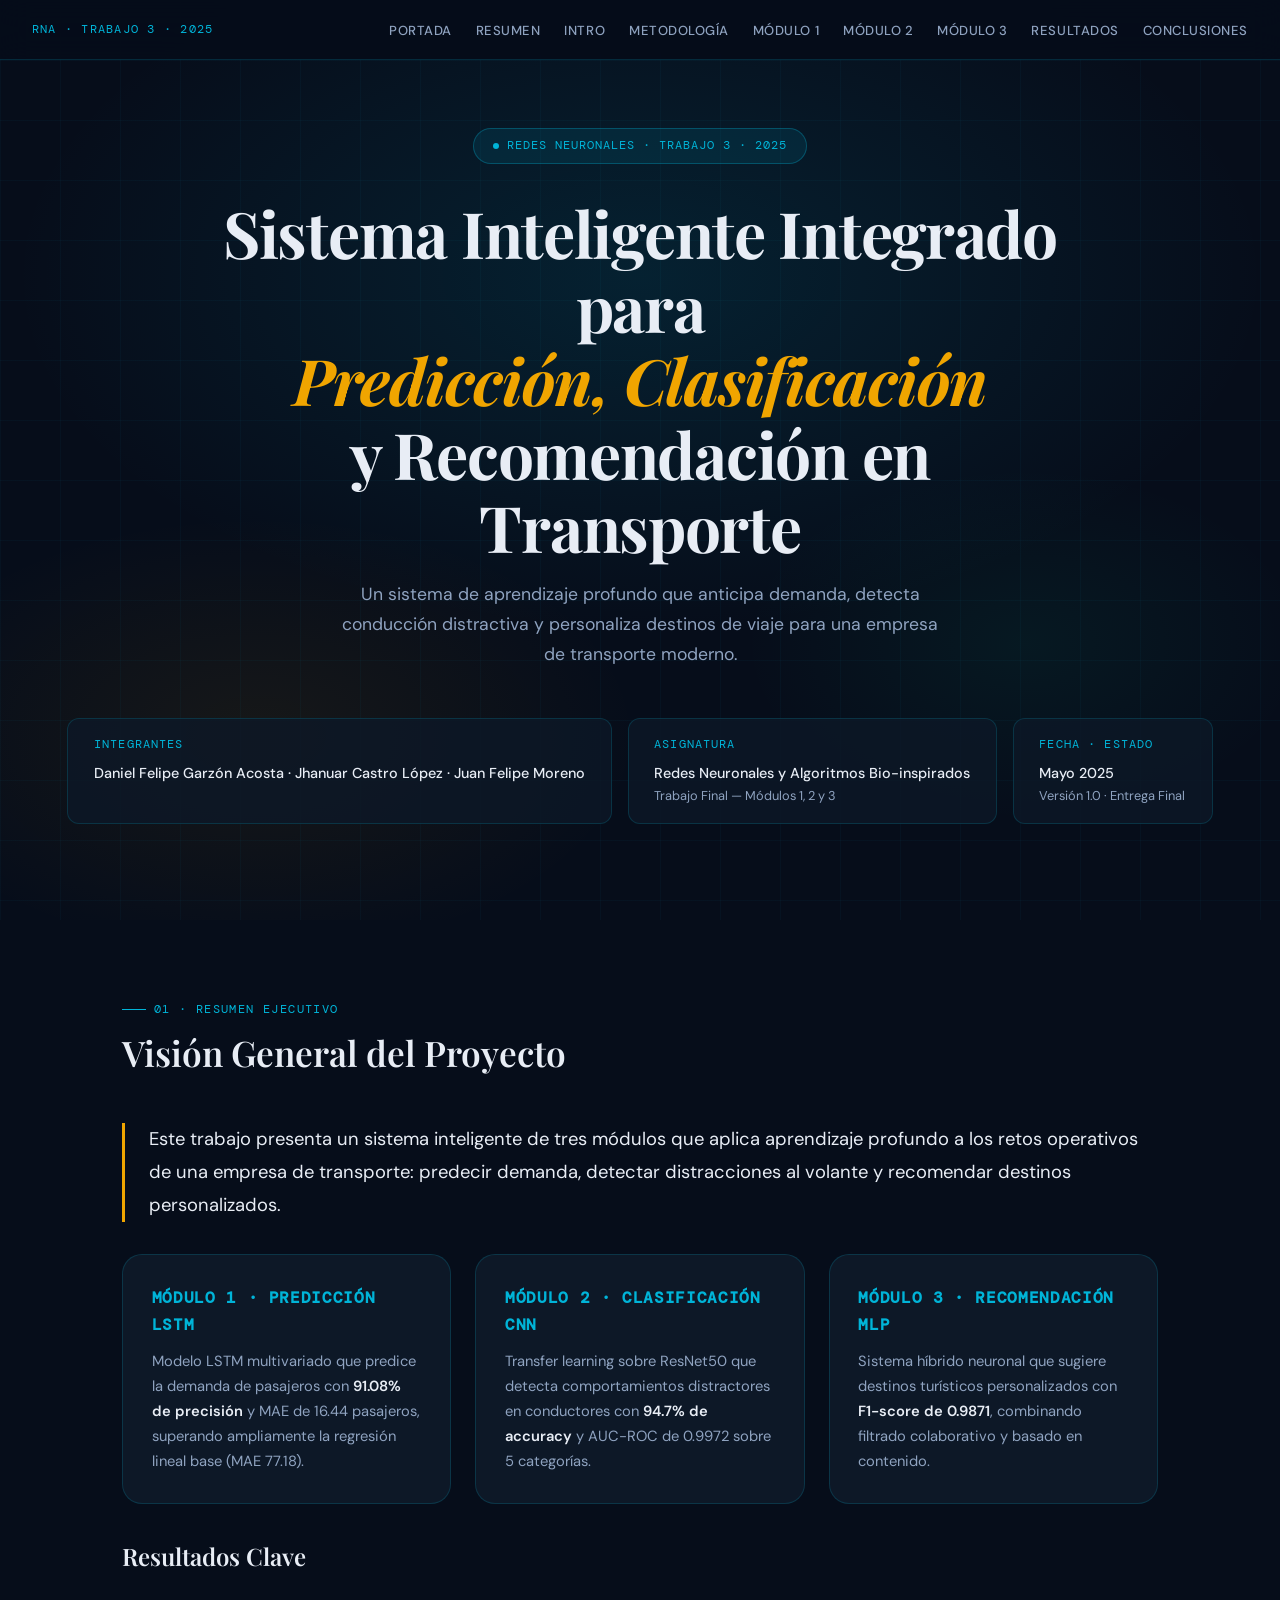
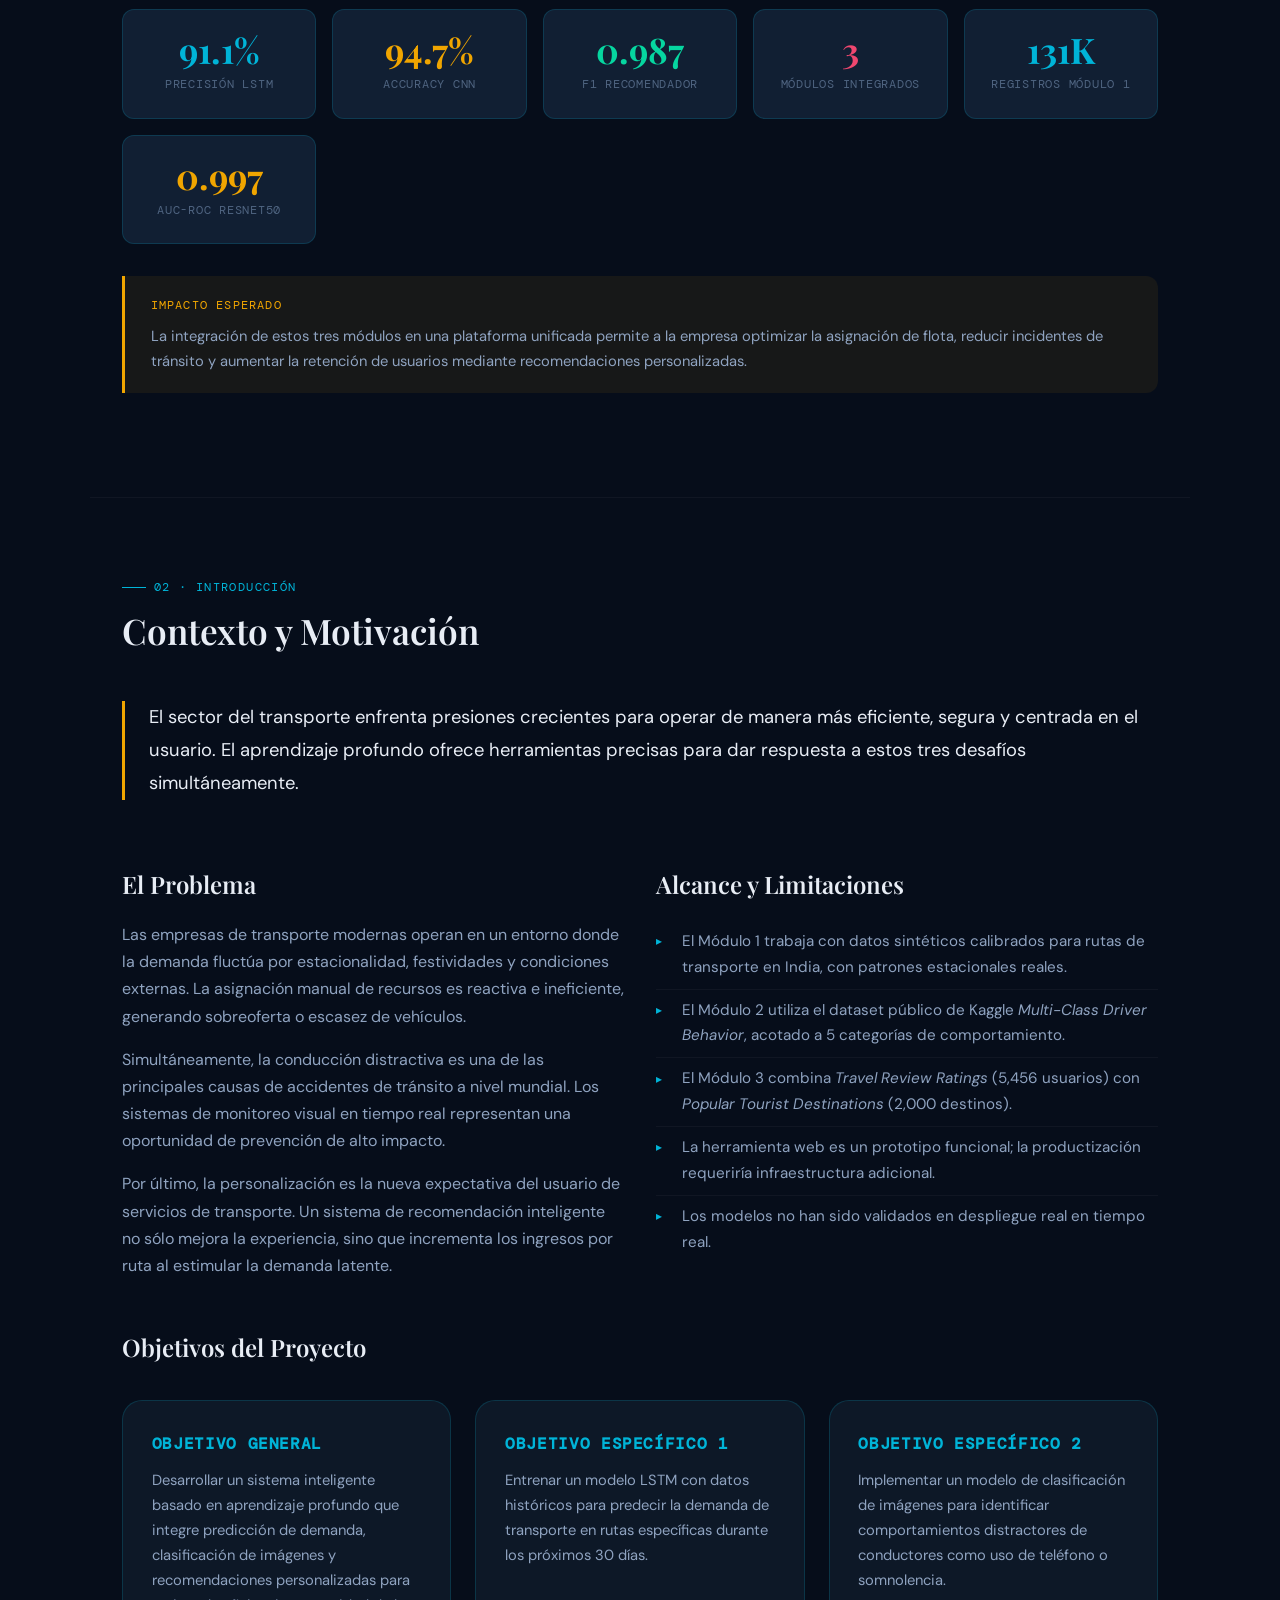
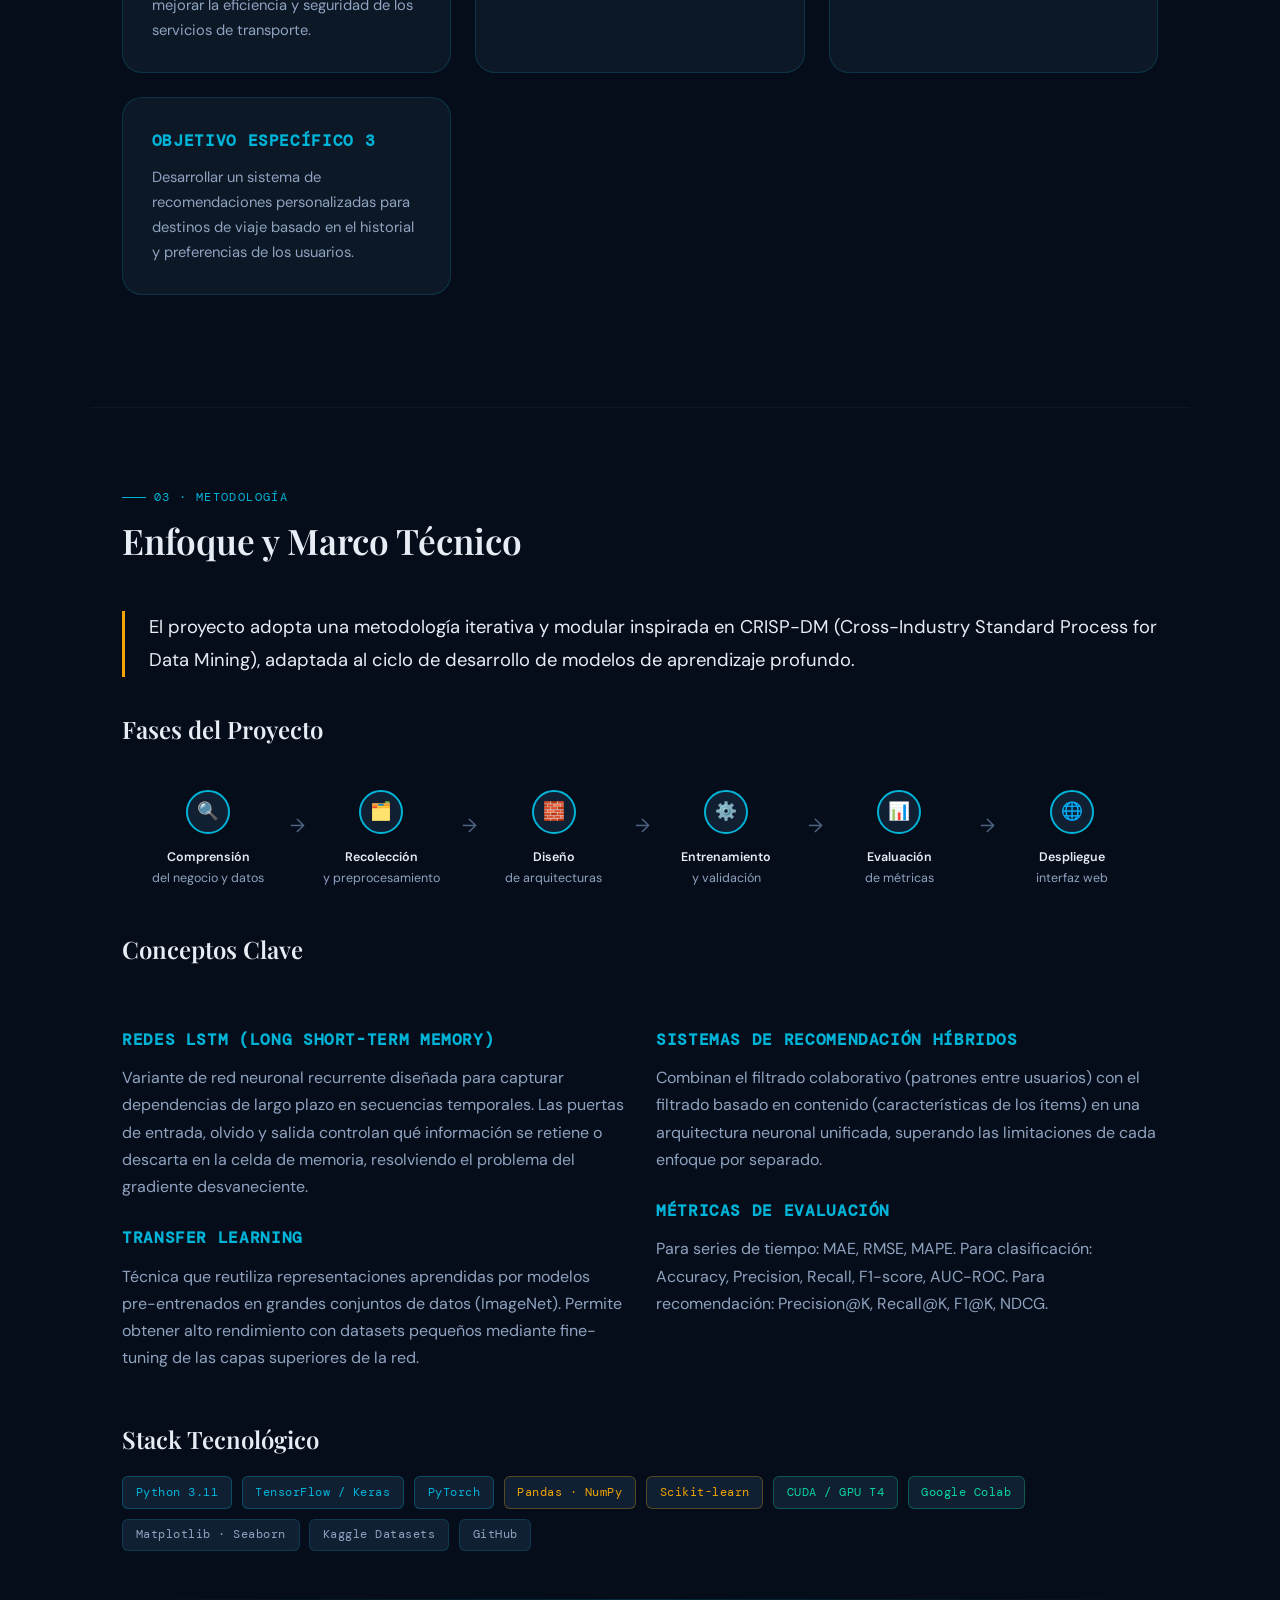
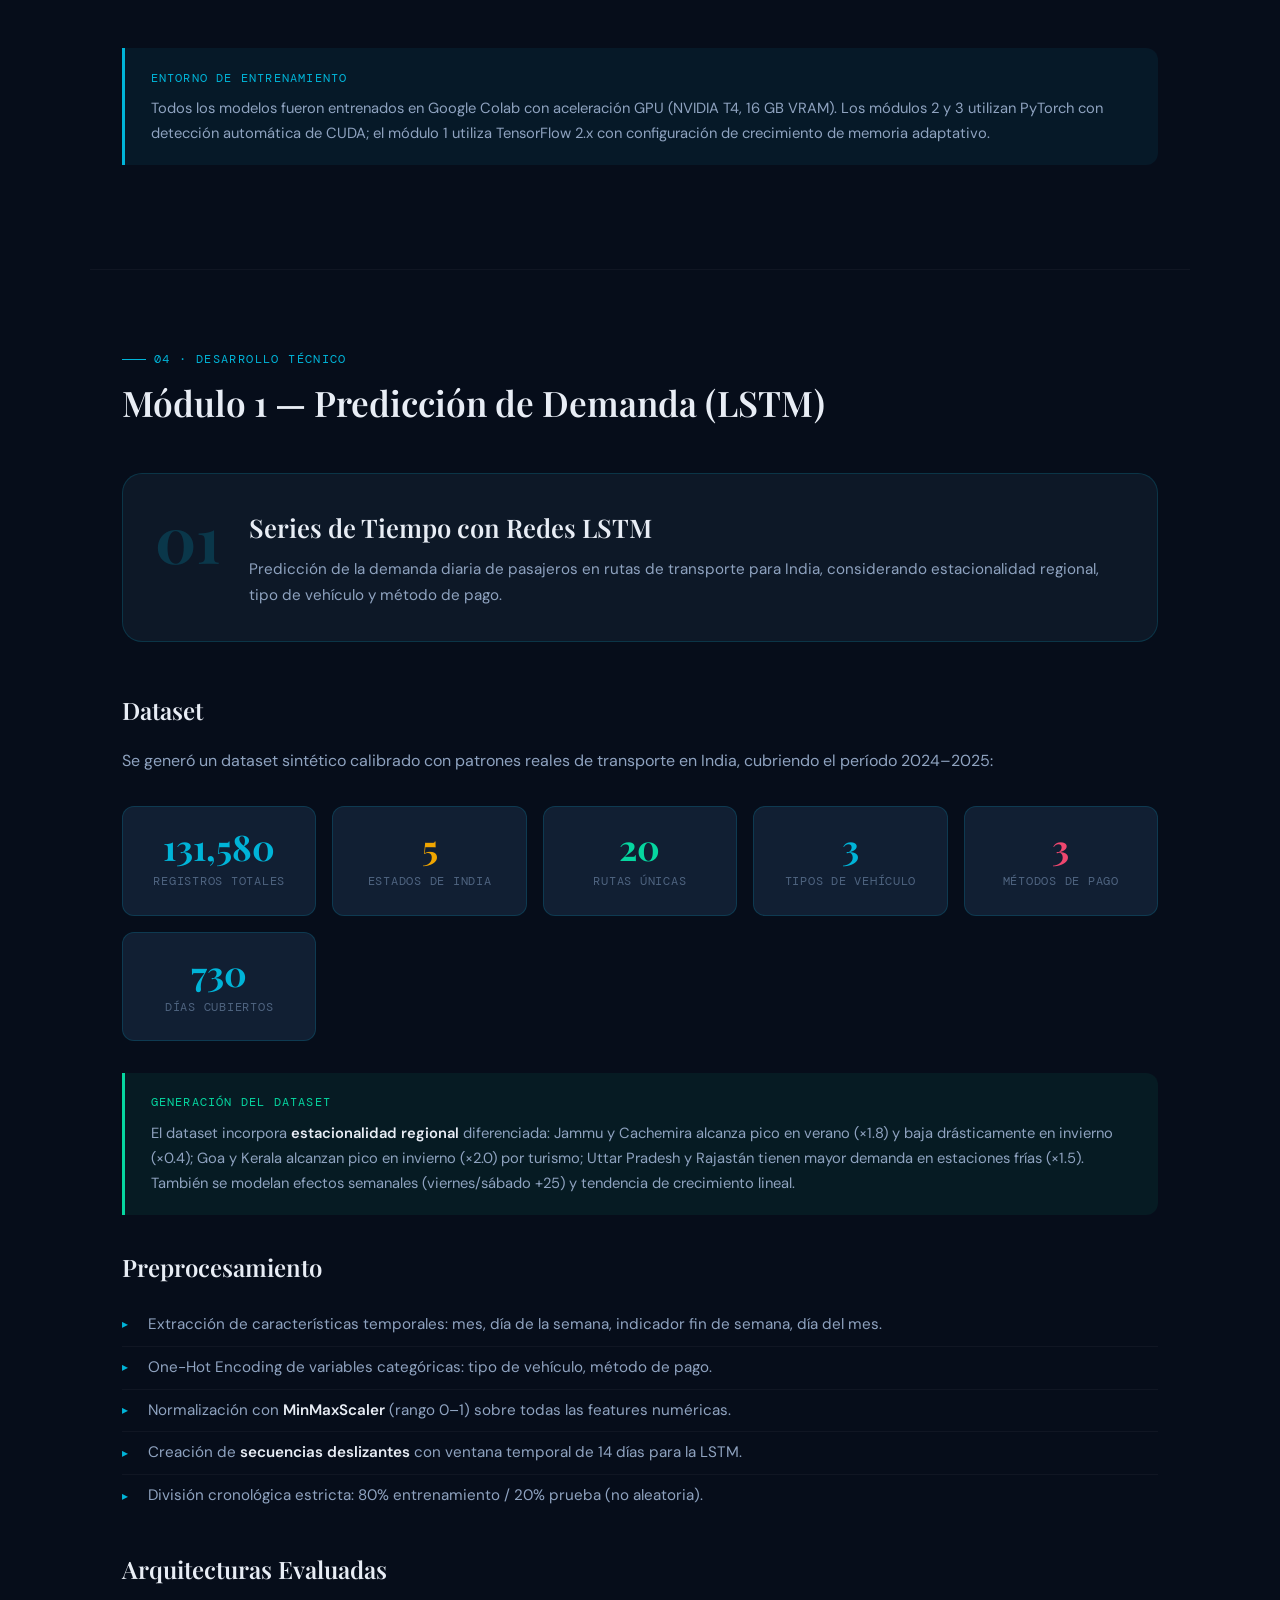
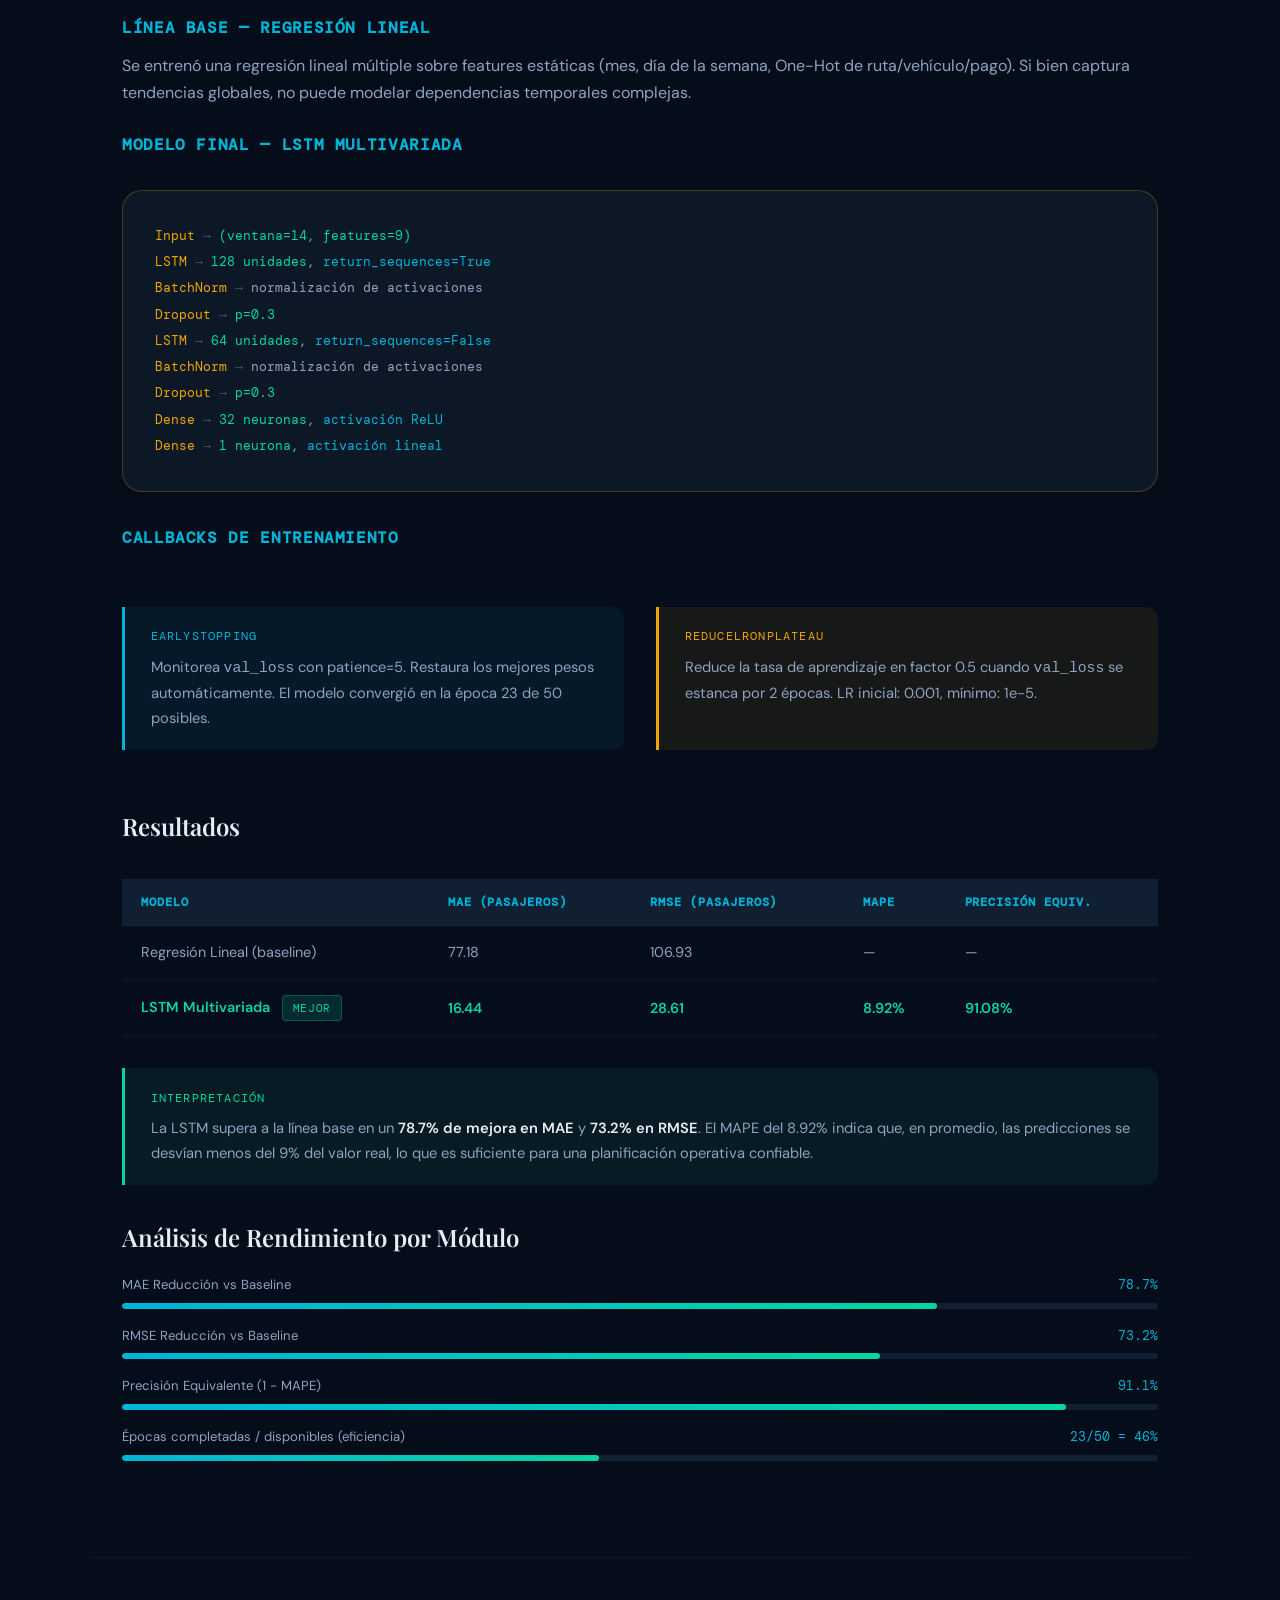
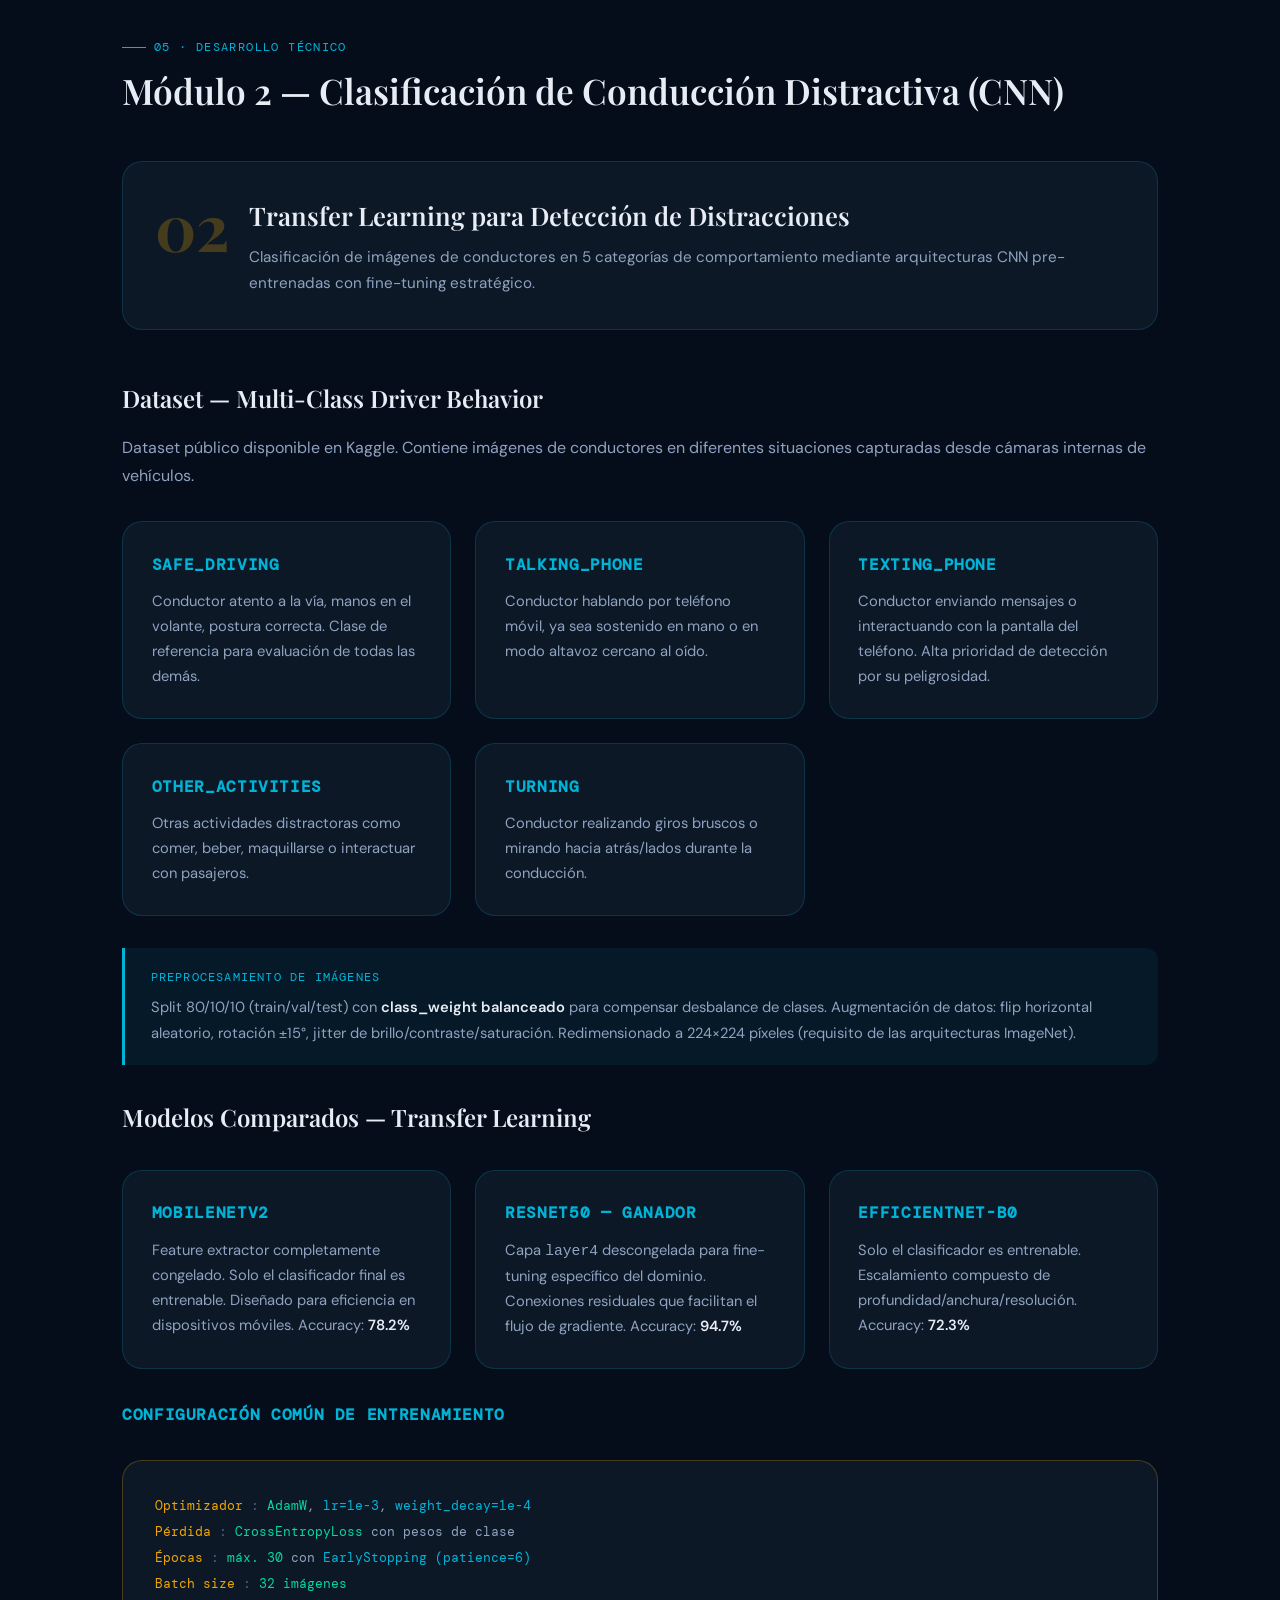
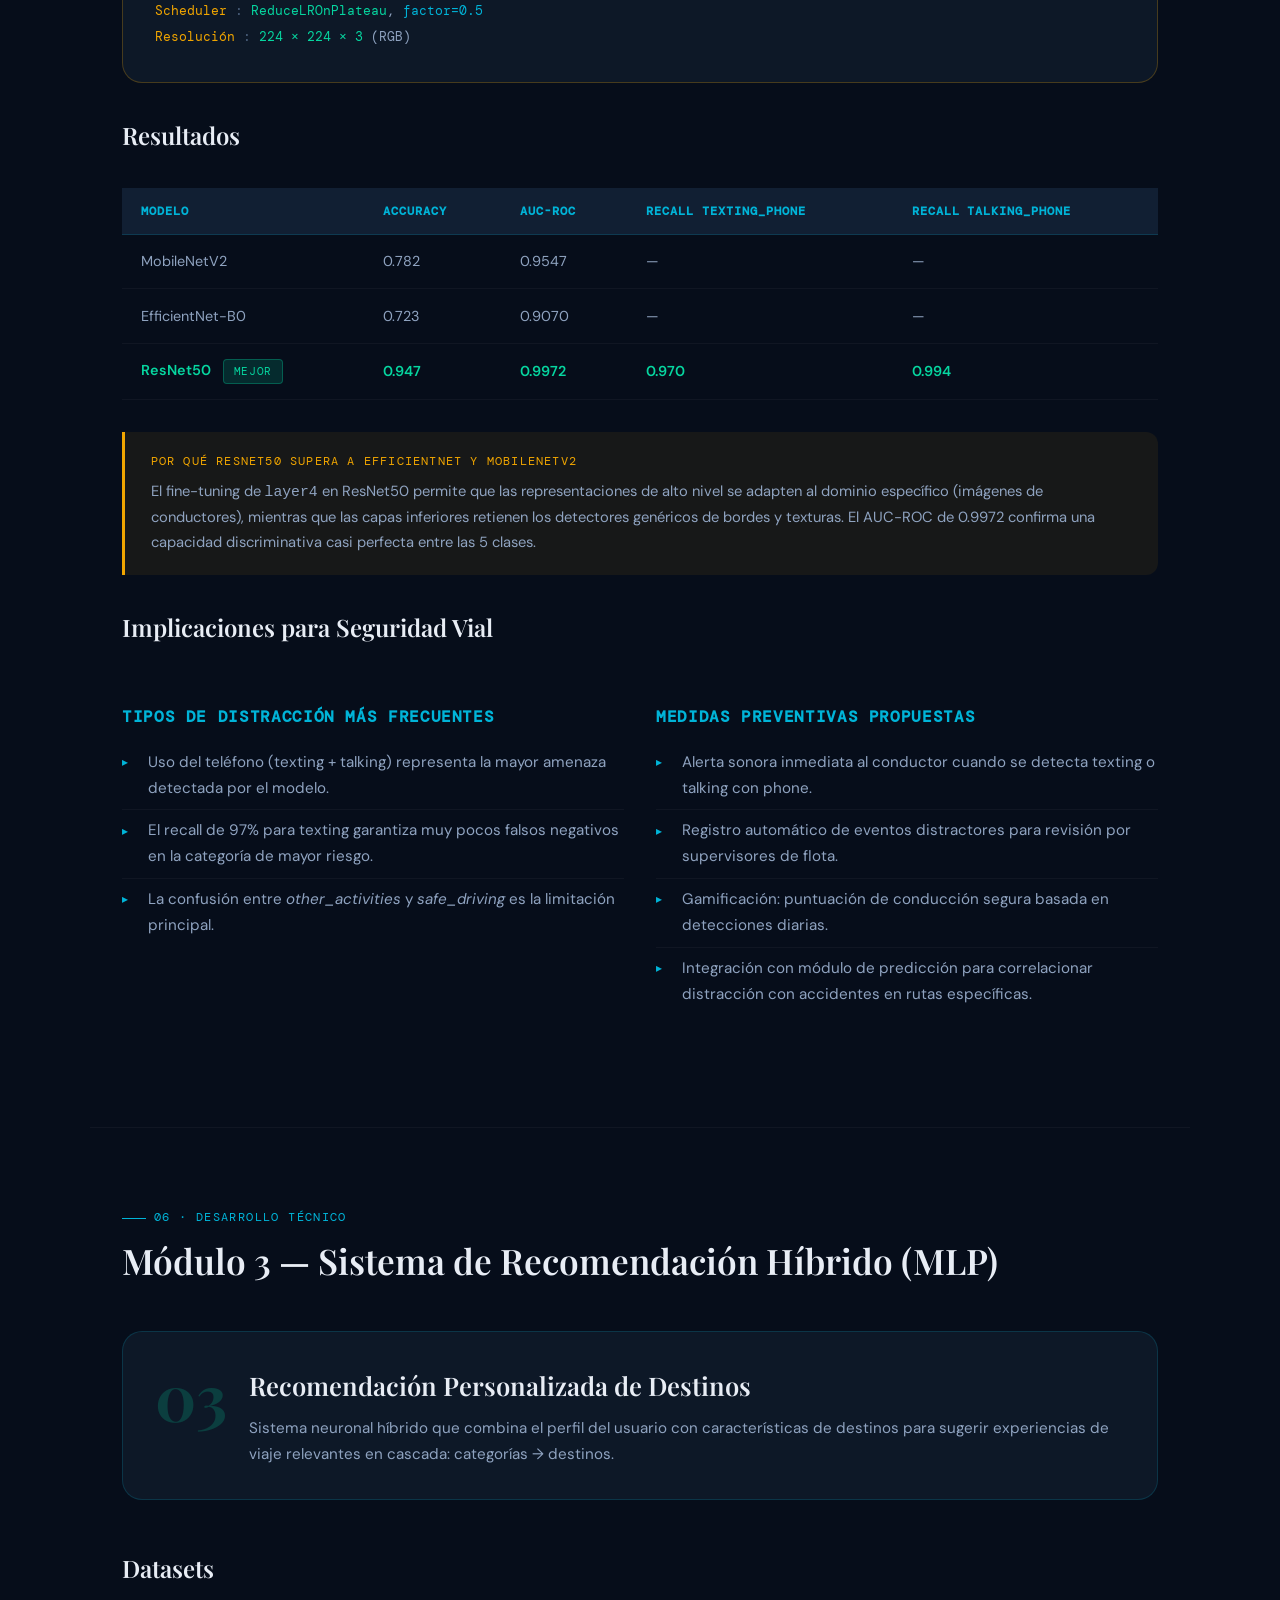
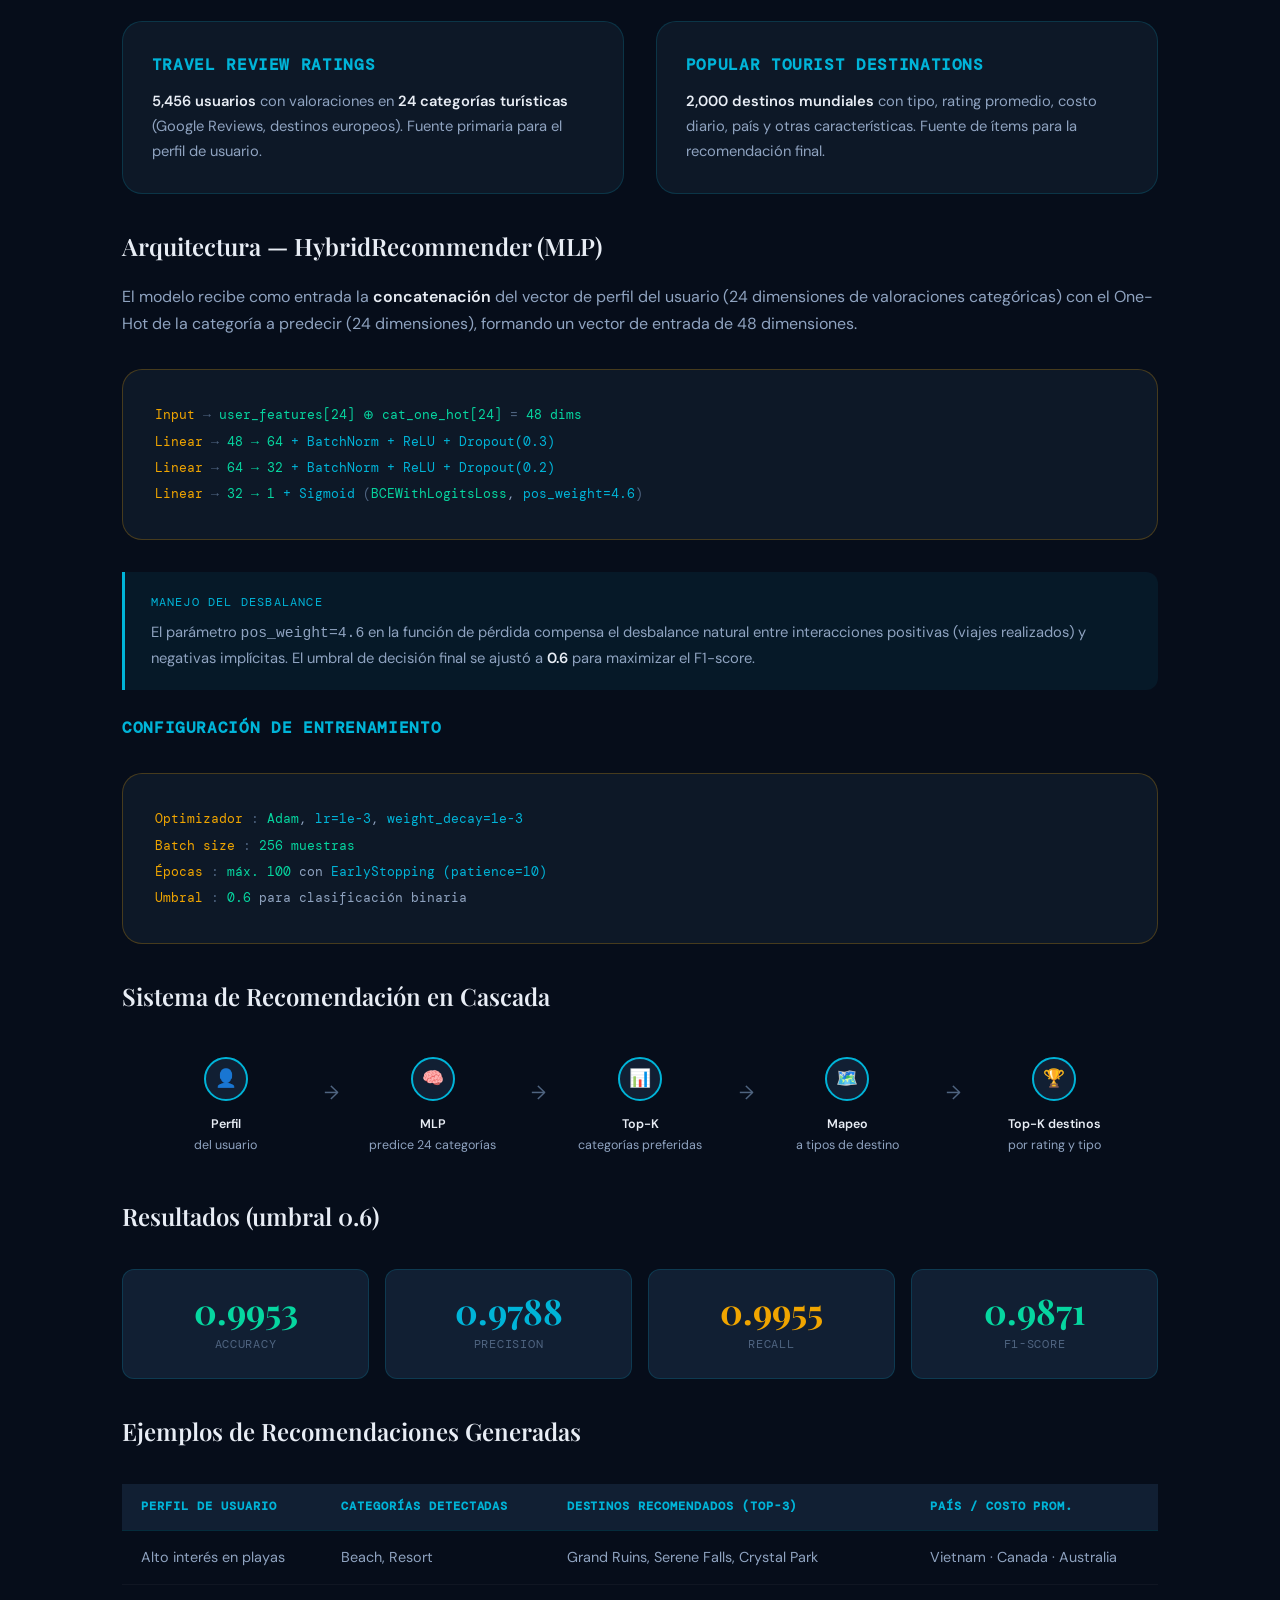
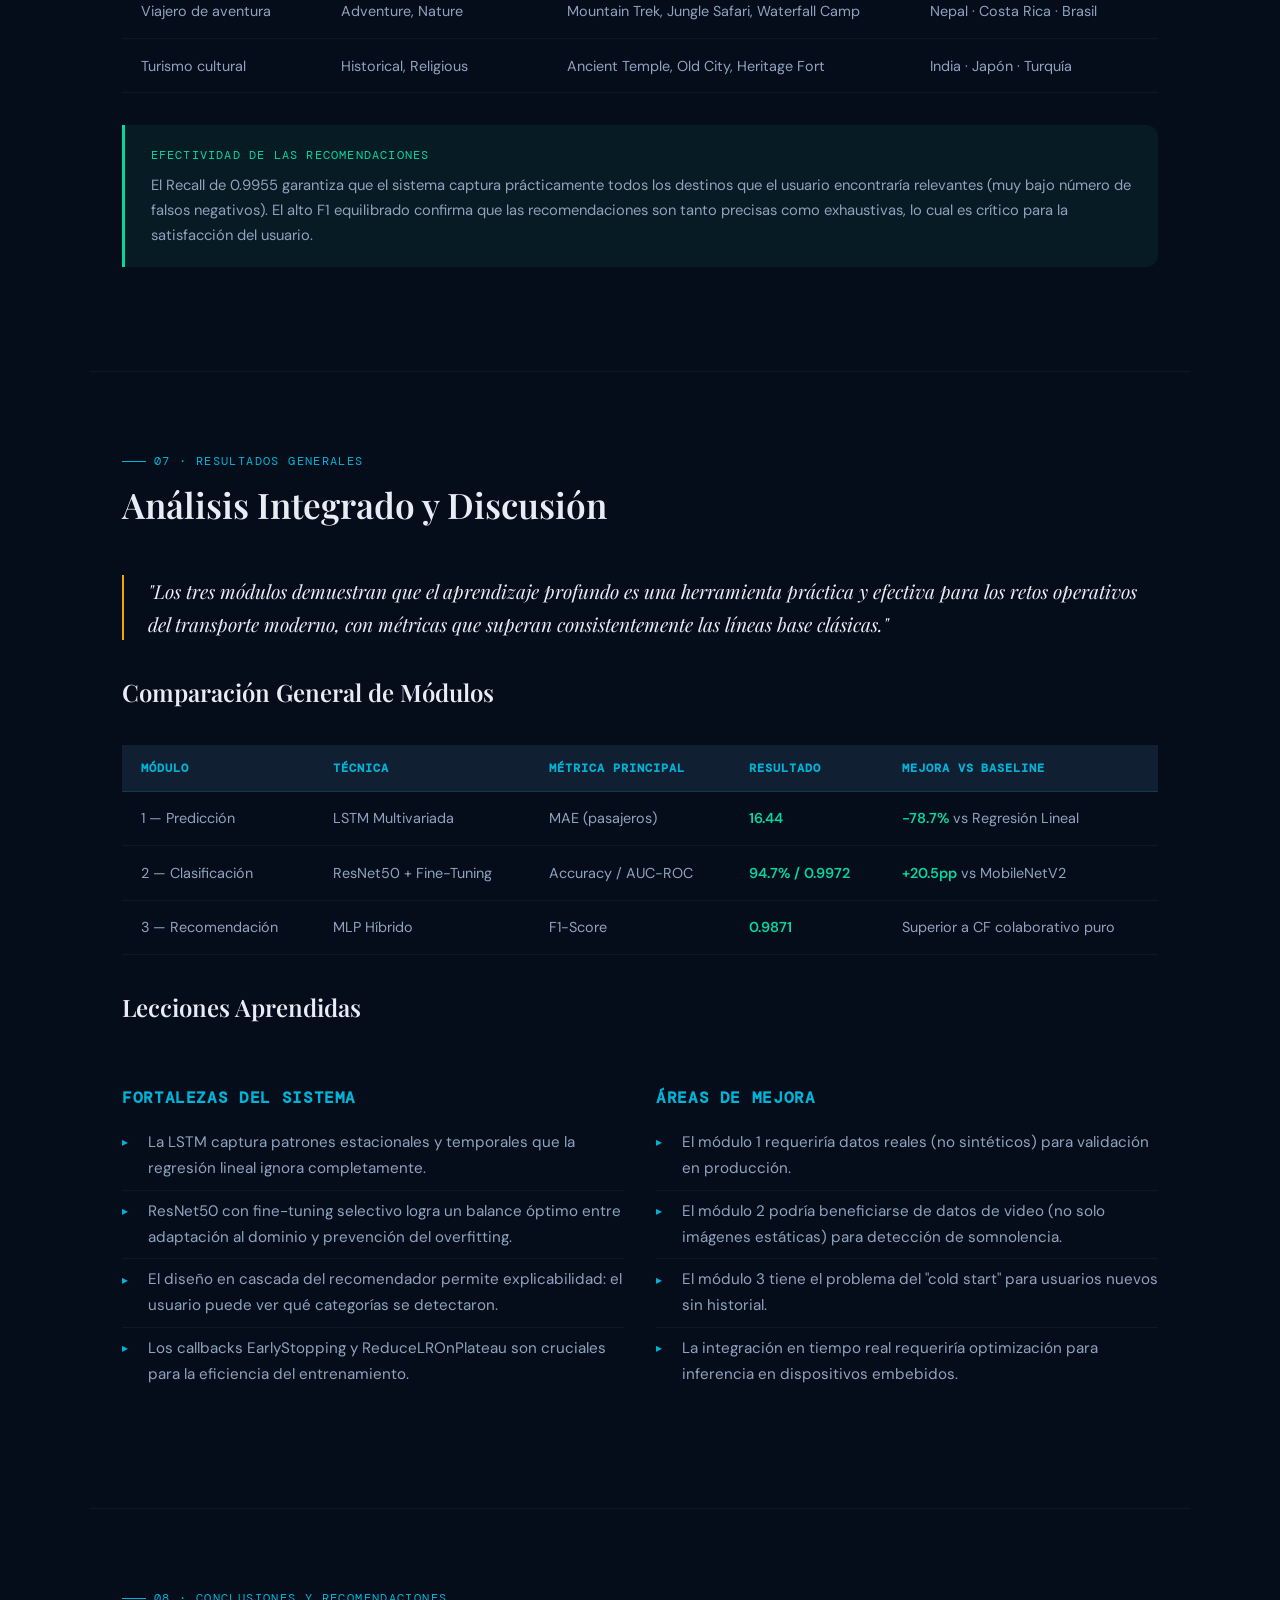
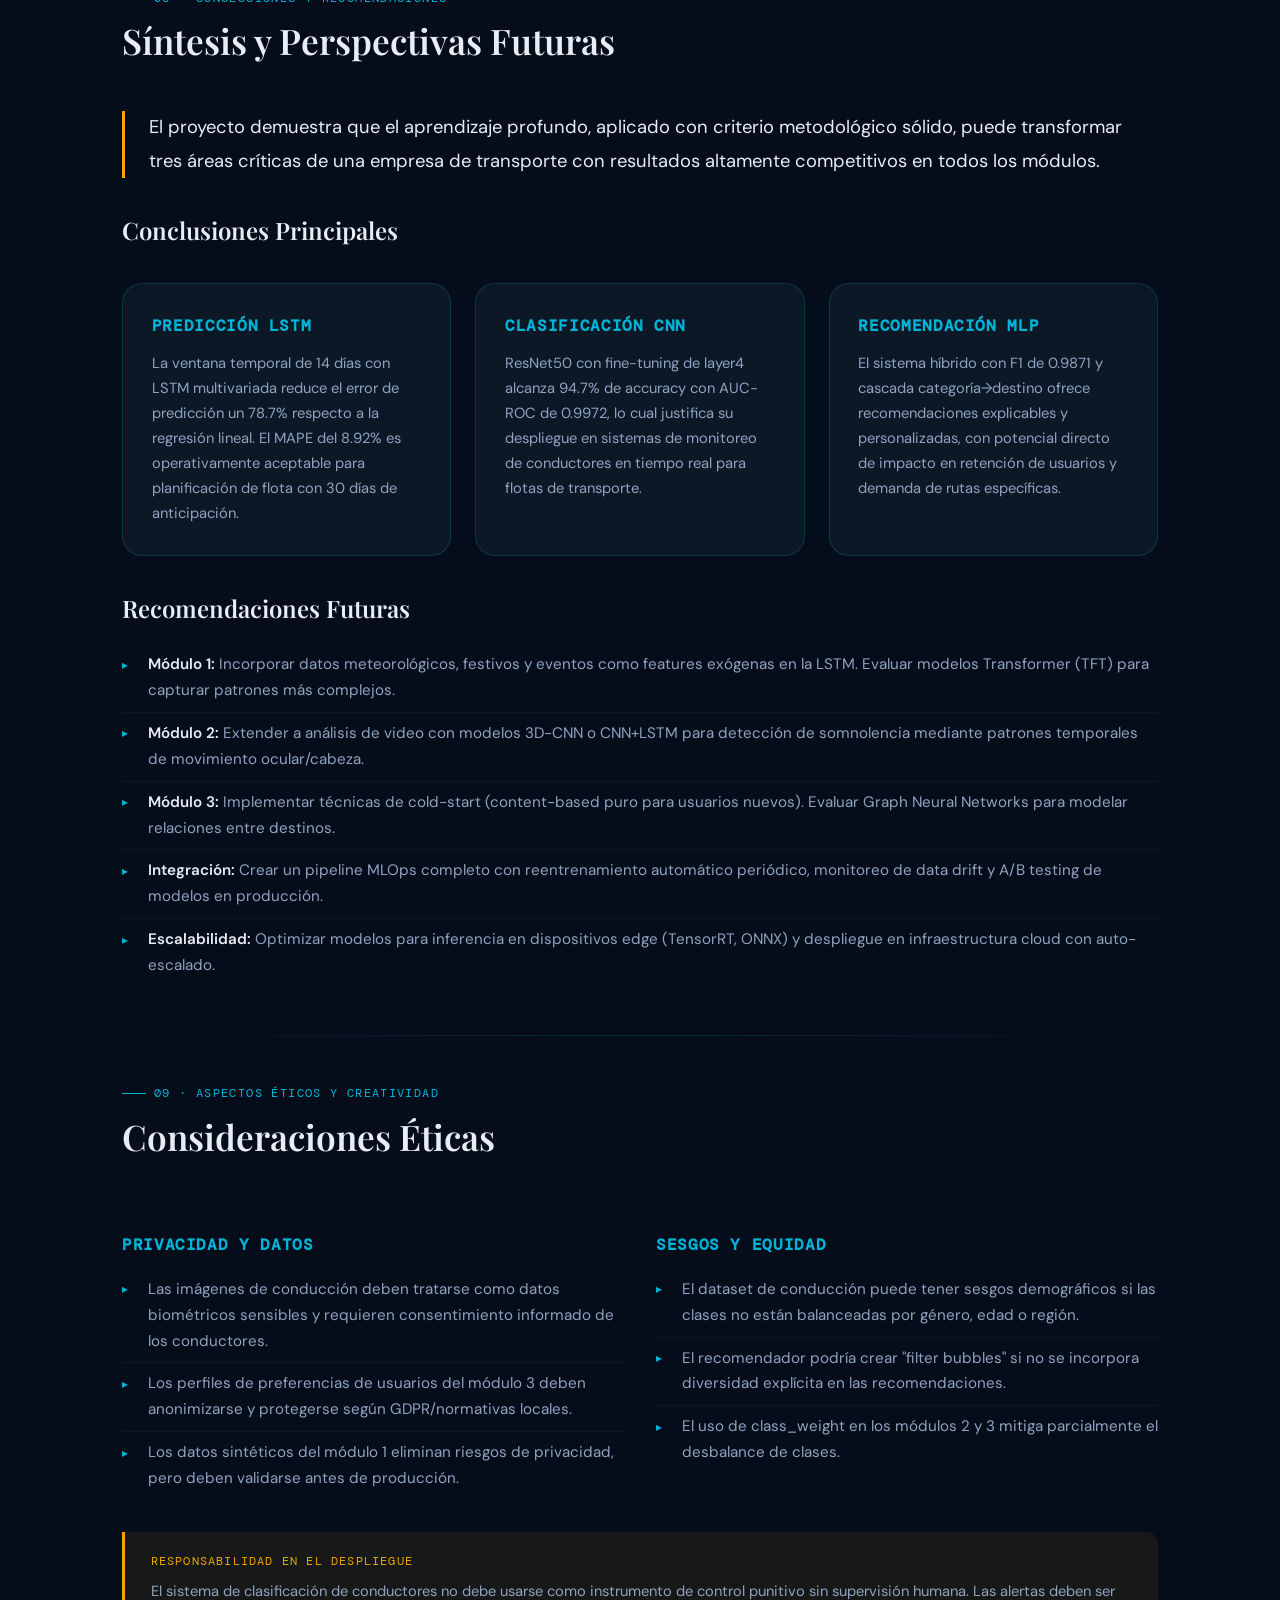
==== commit 59642b36: "arreglo de reporte tecnico" ====
--- a/reporte_tecnico/index.html
+++ b/reporte_tecnico/index.html
@@ -591,8 +591,9 @@
     <div class="meta-card">
       <div class="meta-label">Integrantes</div>
       <div class="meta-value">
-        Daniel Felipe Garzón Acosta
-        <small>Jhanuar Castro López · Juan Felipe Moreno</small>
+        Daniel Felipe Garzón Acosta ·
+        Jhanuar Castro López ·
+        Juan Felipe Moreno
       </div>
     </div>
     <div class="meta-card">
@@ -629,17 +630,14 @@
 
   <div class="cards-grid">
     <div class="card">
-      <div class="card-icon blue">📈</div>
       <h4>Módulo 1 · Predicción LSTM</h4>
       <p>Modelo LSTM multivariado que predice la demanda de pasajeros con <strong>91.08% de precisión</strong> y MAE de 16.44 pasajeros, superando ampliamente la regresión lineal base (MAE 77.18).</p>
     </div>
     <div class="card">
-      <div class="card-icon gold">🎯</div>
       <h4>Módulo 2 · Clasificación CNN</h4>
       <p>Transfer learning sobre ResNet50 que detecta comportamientos distractores en conductores con <strong>94.7% de accuracy</strong> y AUC-ROC de 0.9972 sobre 5 categorías.</p>
     </div>
     <div class="card">
-      <div class="card-icon teal">✨</div>
       <h4>Módulo 3 · Recomendación MLP</h4>
       <p>Sistema híbrido neuronal que sugiere destinos turísticos personalizados con <strong>F1-score de 0.9871</strong>, combinando filtrado colaborativo y basado en contenido.</p>
     </div>
@@ -726,22 +724,18 @@
   <h3>Objetivos del Proyecto</h3>
   <div class="cards-grid">
     <div class="card">
-      <div class="card-icon blue">🔮</div>
       <h4>Objetivo General</h4>
       <p>Desarrollar un sistema inteligente basado en aprendizaje profundo que integre predicción de demanda, clasificación de imágenes y recomendaciones personalizadas para mejorar la eficiencia y seguridad de los servicios de transporte.</p>
     </div>
     <div class="card">
-      <div class="card-icon gold">📐</div>
       <h4>Objetivo Específico 1</h4>
       <p>Entrenar un modelo LSTM con datos históricos para predecir la demanda de transporte en rutas específicas durante los próximos 30 días.</p>
     </div>
     <div class="card">
-      <div class="card-icon teal">👁️</div>
       <h4>Objetivo Específico 2</h4>
       <p>Implementar un modelo de clasificación de imágenes para identificar comportamientos distractores de conductores como uso de teléfono o somnolencia.</p>
     </div>
     <div class="card">
-      <div class="card-icon rose">🧭</div>
       <h4>Objetivo Específico 3</h4>
       <p>Desarrollar un sistema de recomendaciones personalizadas para destinos de viaje basado en el historial y preferencias de los usuarios.</p>
     </div>
@@ -1013,27 +1007,22 @@
 
   <div class="cards-grid">
     <div class="card">
-      <div class="card-icon blue">🚗</div>
       <h4>safe_driving</h4>
       <p>Conductor atento a la vía, manos en el volante, postura correcta. Clase de referencia para evaluación de todas las demás.</p>
     </div>
     <div class="card">
-      <div class="card-icon rose">📱</div>
       <h4>talking_phone</h4>
       <p>Conductor hablando por teléfono móvil, ya sea sostenido en mano o en modo altavoz cercano al oído.</p>
     </div>
     <div class="card">
-      <div class="card-icon rose">💬</div>
       <h4>texting_phone</h4>
       <p>Conductor enviando mensajes o interactuando con la pantalla del teléfono. Alta prioridad de detección por su peligrosidad.</p>
     </div>
     <div class="card">
-      <div class="card-icon gold">😴</div>
       <h4>other_activities</h4>
       <p>Otras actividades distractoras como comer, beber, maquillarse o interactuar con pasajeros.</p>
     </div>
     <div class="card">
-      <div class="card-icon teal">🔄</div>
       <h4>turning</h4>
       <p>Conductor realizando giros bruscos o mirando hacia atrás/lados durante la conducción.</p>
     </div>
@@ -1049,17 +1038,14 @@
   <h3>Modelos Comparados — Transfer Learning</h3>
   <div class="cards-grid">
     <div class="card">
-      <div class="card-icon blue">📱</div>
       <h4>MobileNetV2</h4>
       <p>Feature extractor completamente congelado. Solo el clasificador final es entrenable. Diseñado para eficiencia en dispositivos móviles. Accuracy: <strong>78.2%</strong></p>
     </div>
     <div class="card">
-      <div class="card-icon gold">🏆</div>
       <h4>ResNet50 — GANADOR</h4>
       <p>Capa <code>layer4</code> descongelada para fine-tuning específico del dominio. Conexiones residuales que facilitan el flujo de gradiente. Accuracy: <strong>94.7%</strong></p>
     </div>
     <div class="card">
-      <div class="card-icon teal">⚡</div>
       <h4>EfficientNet-B0</h4>
       <p>Solo el clasificador es entrenable. Escalamiento compuesto de profundidad/anchura/resolución. Accuracy: <strong>72.3%</strong></p>
     </div>
@@ -1162,13 +1148,11 @@
   <h3>Datasets</h3>
   <div class="two-col">
     <div class="card">
-      <div class="card-icon teal">👥</div>
       <h4>Travel Review Ratings</h4>
       <p><strong>5,456 usuarios</strong> con valoraciones en <strong>24 categorías turísticas</strong>
          (Google Reviews, destinos europeos). Fuente primaria para el perfil de usuario.</p>
     </div>
     <div class="card">
-      <div class="card-icon blue">🌍</div>
       <h4>Popular Tourist Destinations</h4>
       <p><strong>2,000 destinos mundiales</strong> con tipo, rating promedio, costo diario, país
          y otras características. Fuente de ítems para la recomendación final.</p>
@@ -1379,21 +1363,18 @@
   <h3>Conclusiones Principales</h3>
   <div class="cards-grid">
     <div class="card">
-      <div class="card-icon blue">📈</div>
       <h4>Predicción LSTM</h4>
       <p>La ventana temporal de 14 días con LSTM multivariada reduce el error de predicción un 78.7%
          respecto a la regresión lineal. El MAPE del 8.92% es operativamente aceptable para
          planificación de flota con 30 días de anticipación.</p>
     </div>
     <div class="card">
-      <div class="card-icon gold">🎯</div>
       <h4>Clasificación CNN</h4>
       <p>ResNet50 con fine-tuning de layer4 alcanza 94.7% de accuracy con AUC-ROC de 0.9972,
          lo cual justifica su despliegue en sistemas de monitoreo de conductores en tiempo real
          para flotas de transporte.</p>
     </div>
     <div class="card">
-      <div class="card-icon teal">✨</div>
       <h4>Recomendación MLP</h4>
       <p>El sistema híbrido con F1 de 0.9871 y cascada categoría→destino ofrece recomendaciones
          explicables y personalizadas, con potencial directo de impacto en retención de usuarios
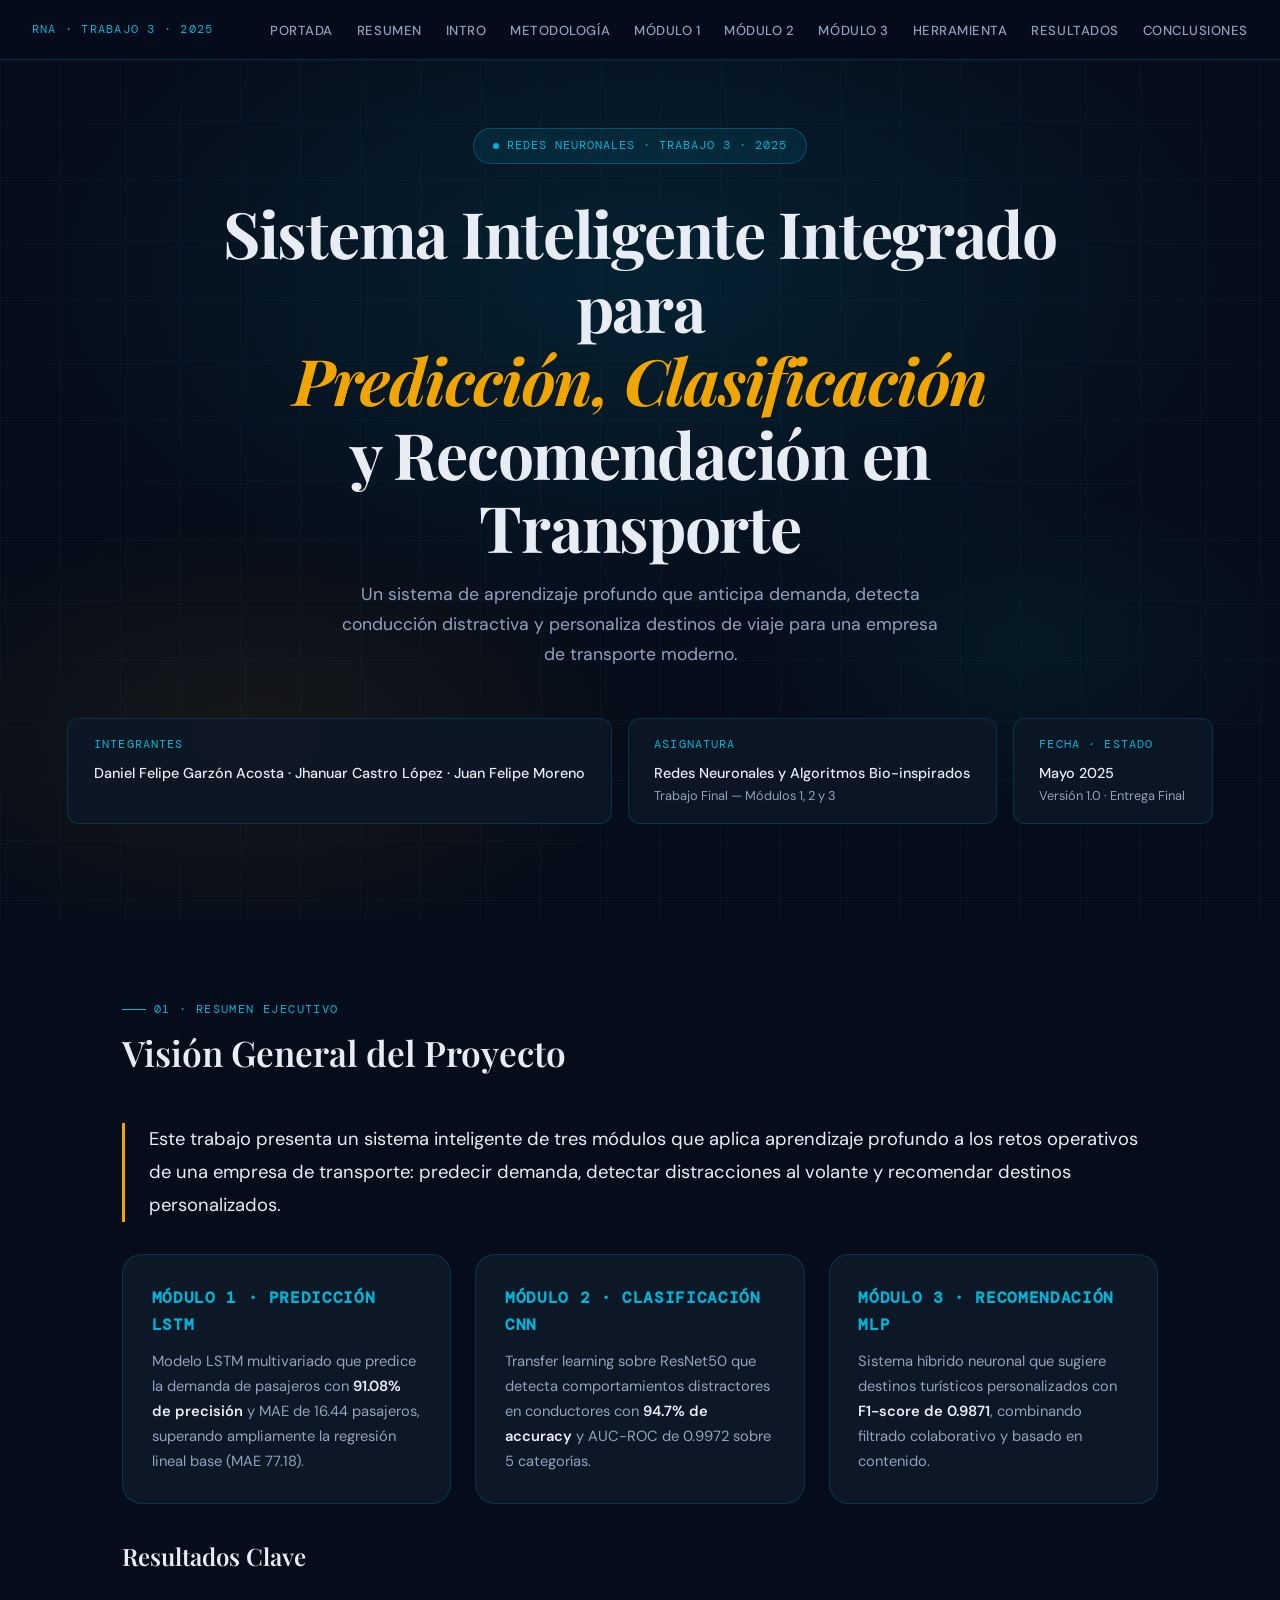
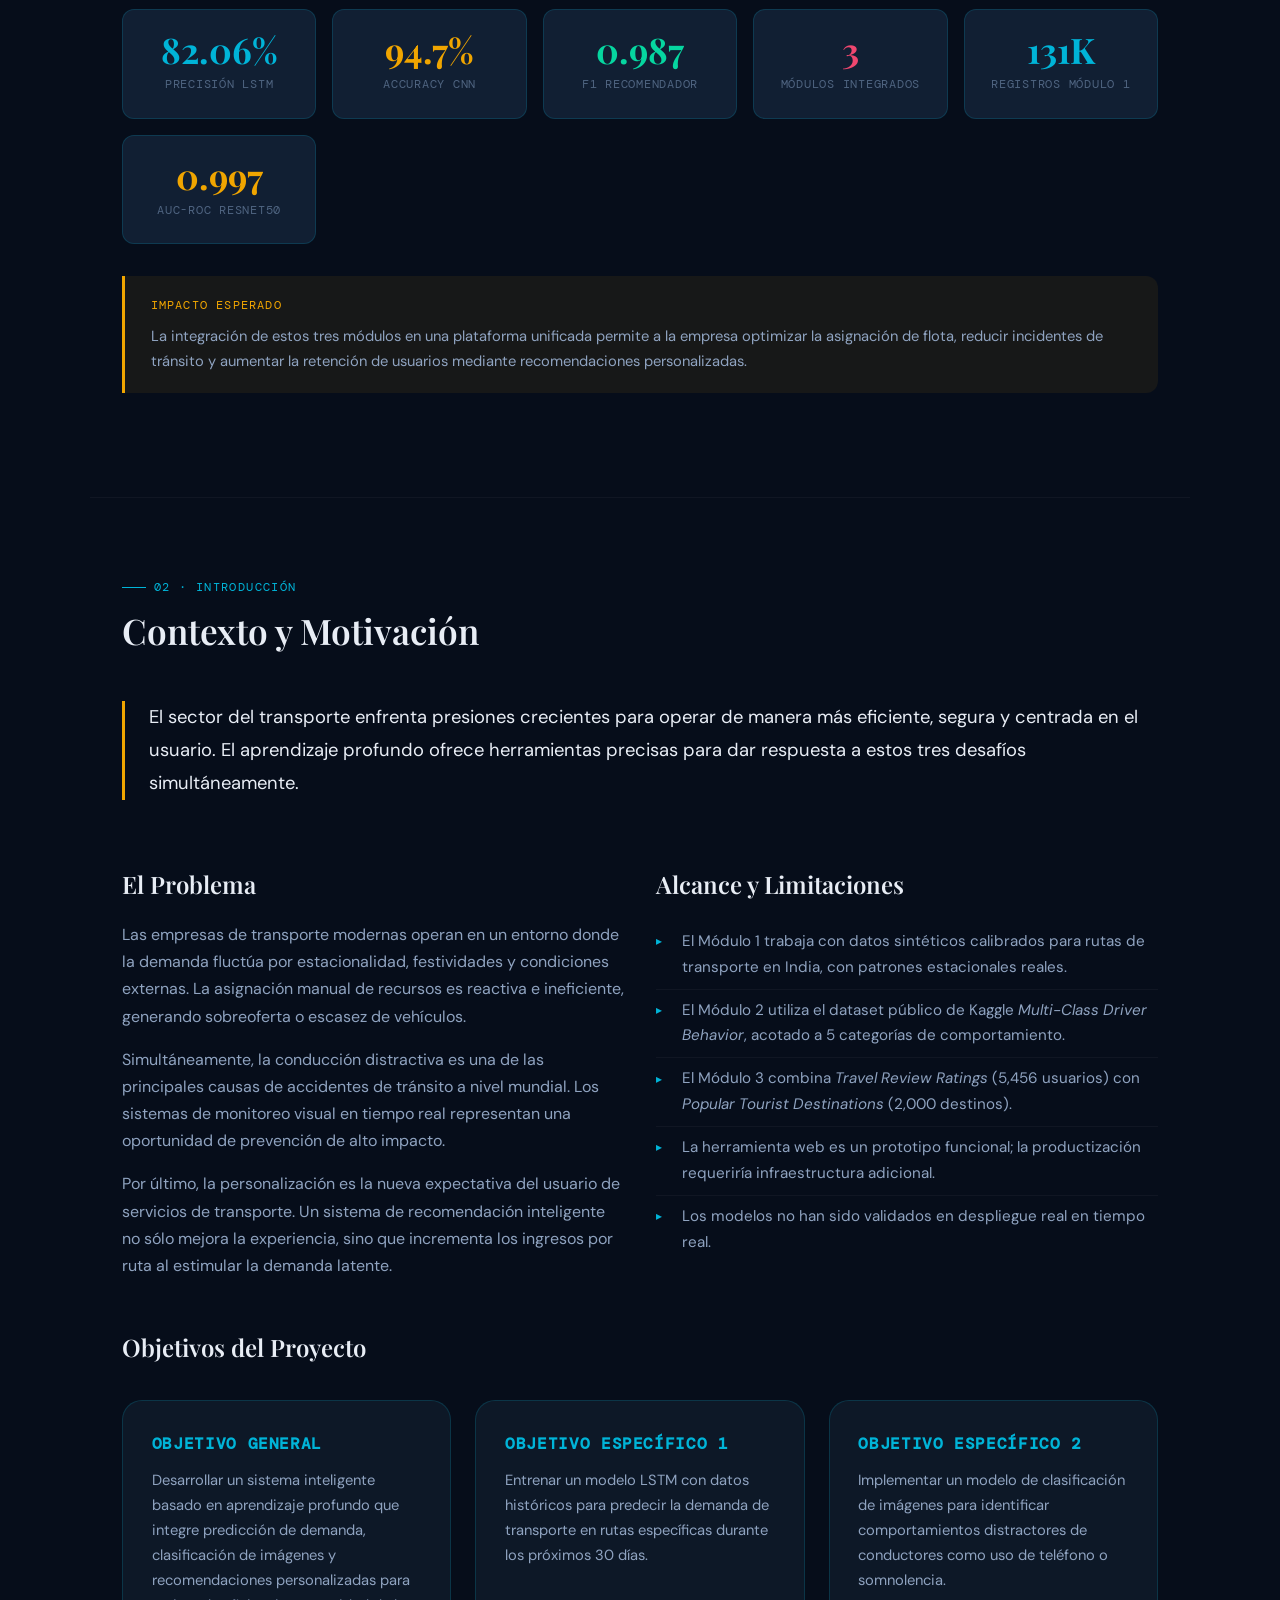
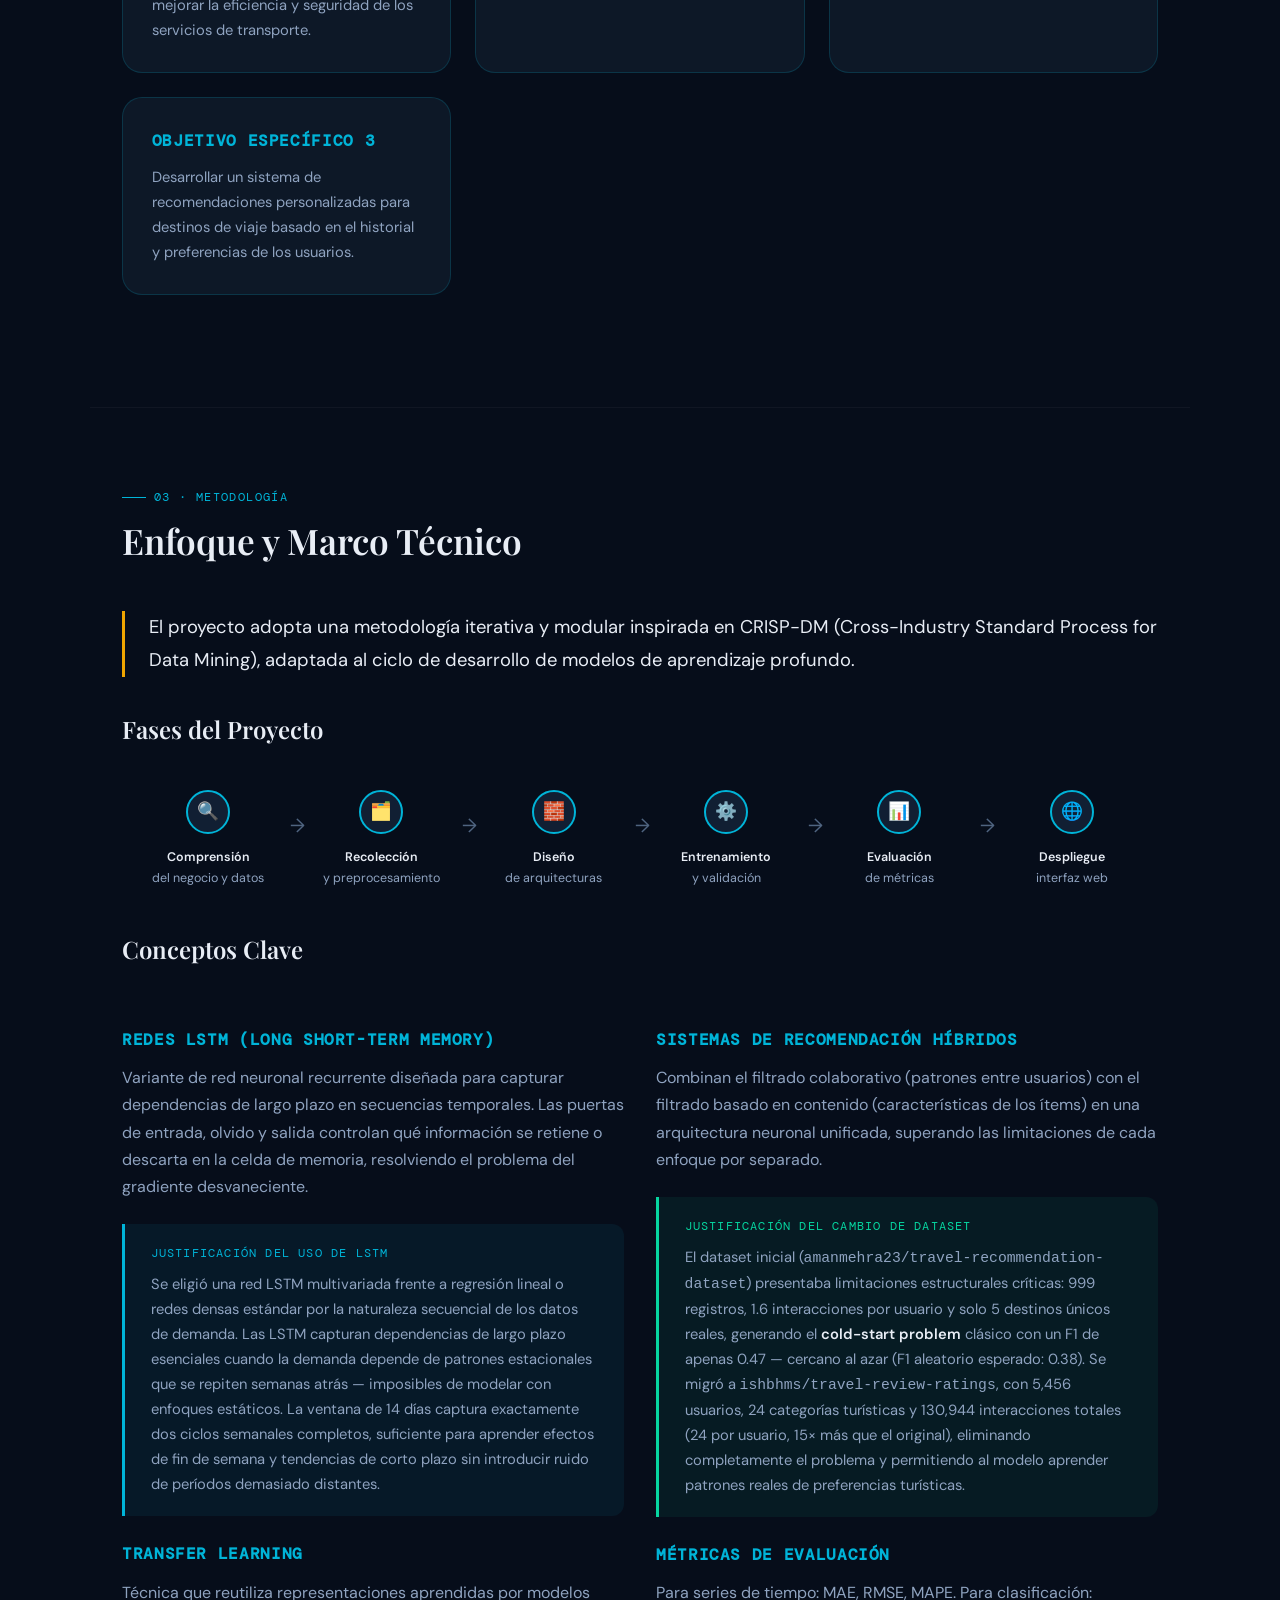
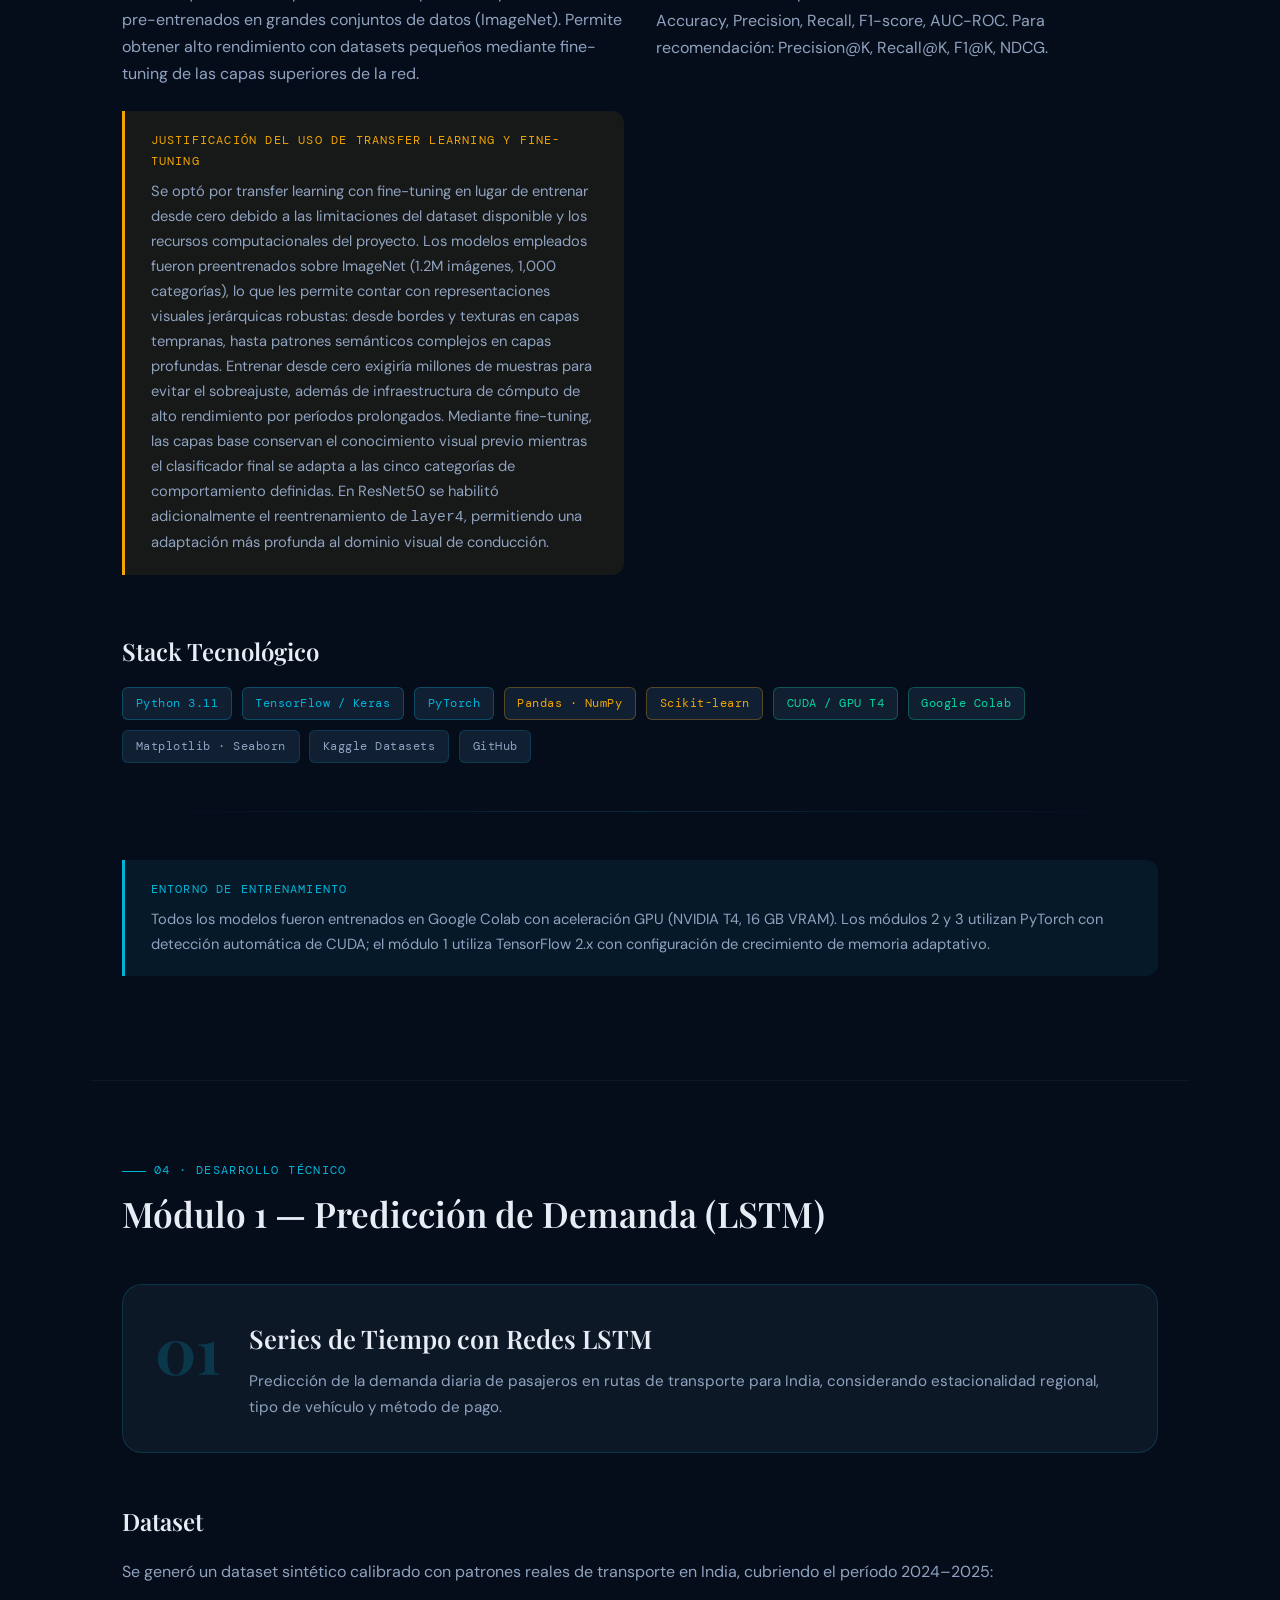
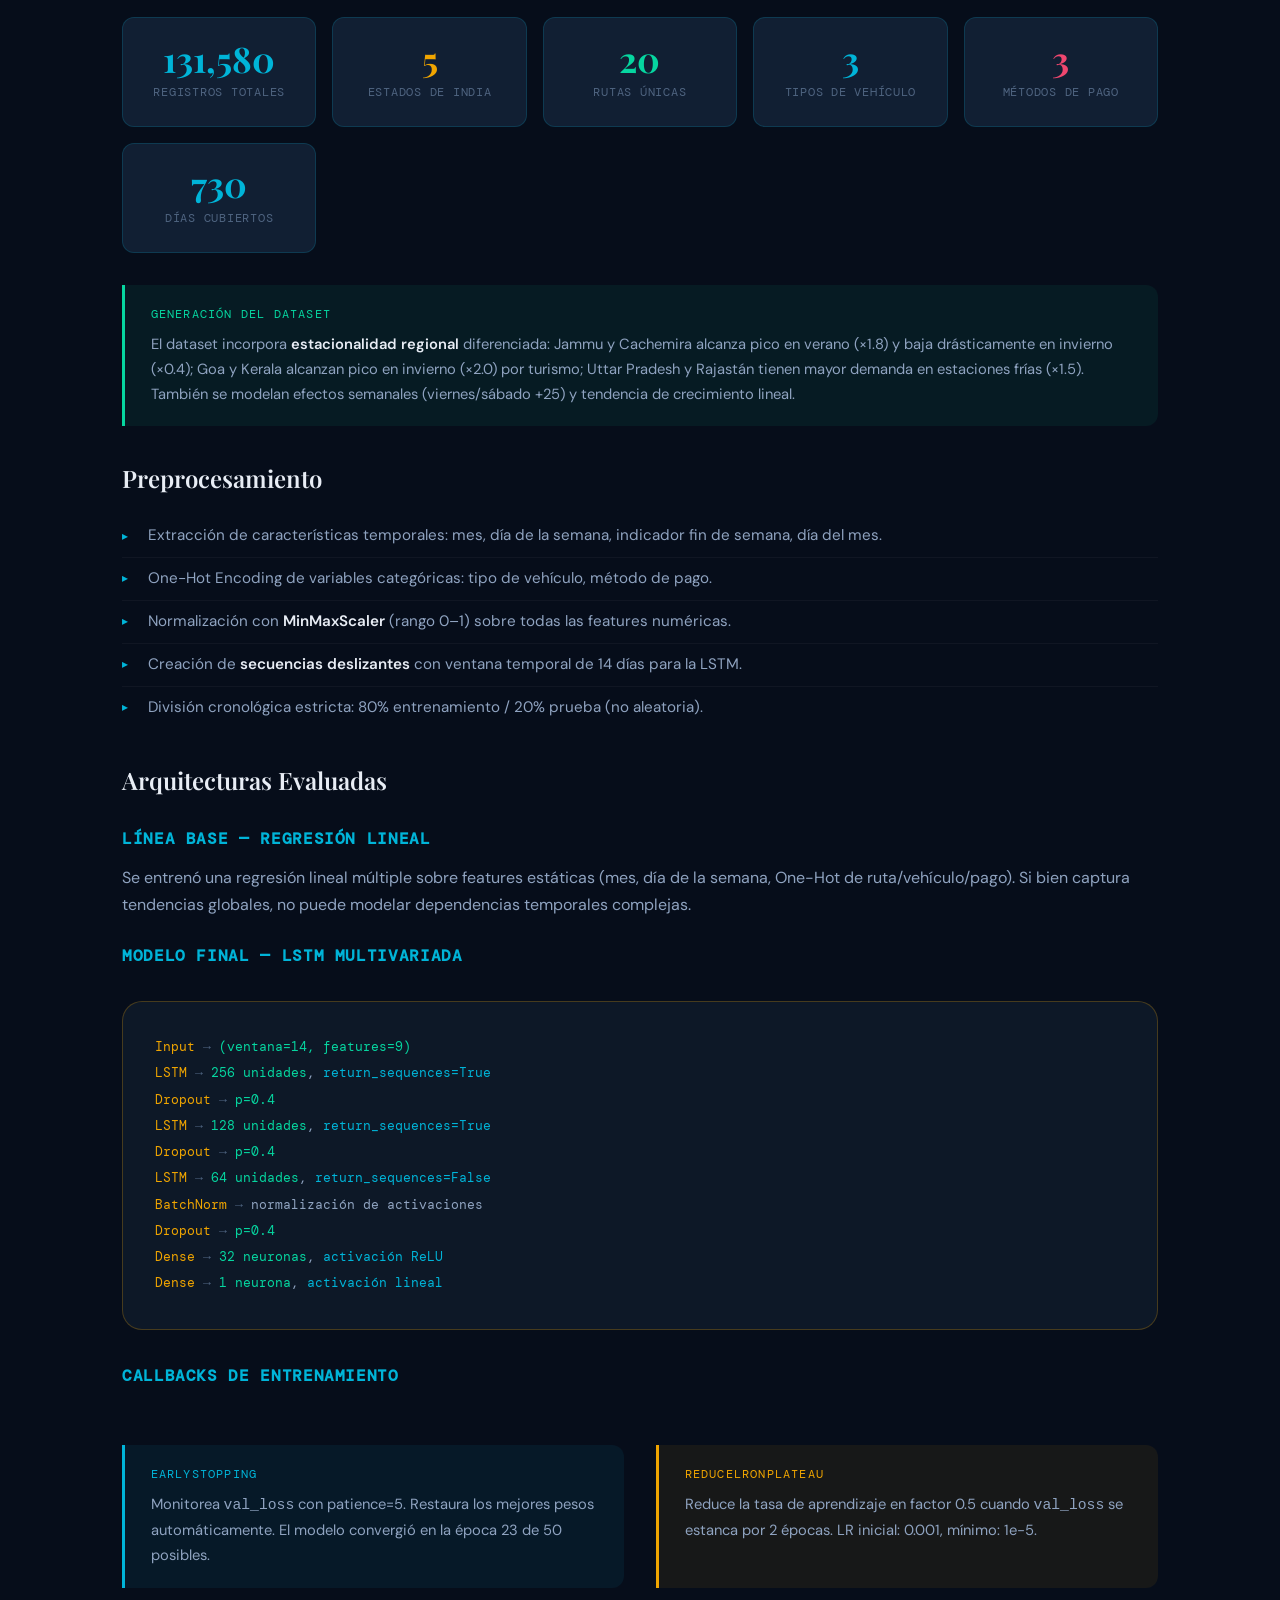
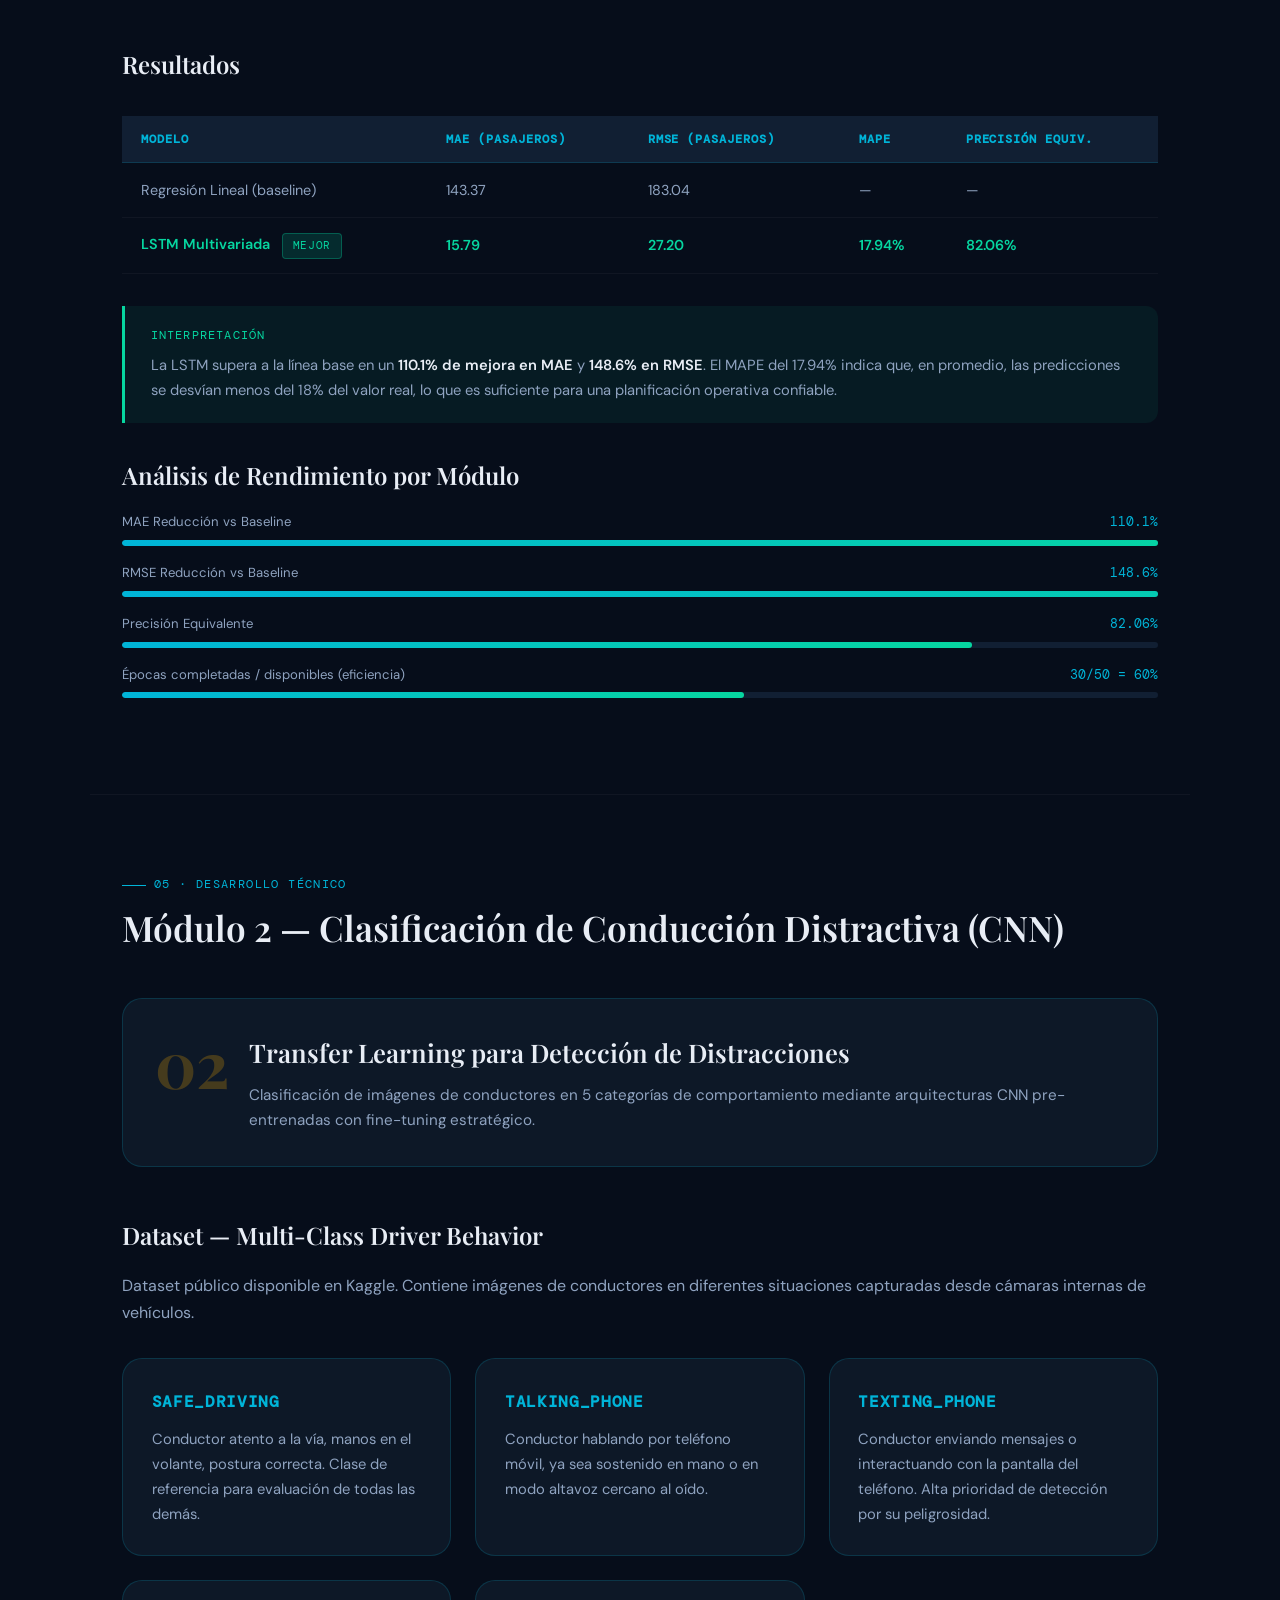
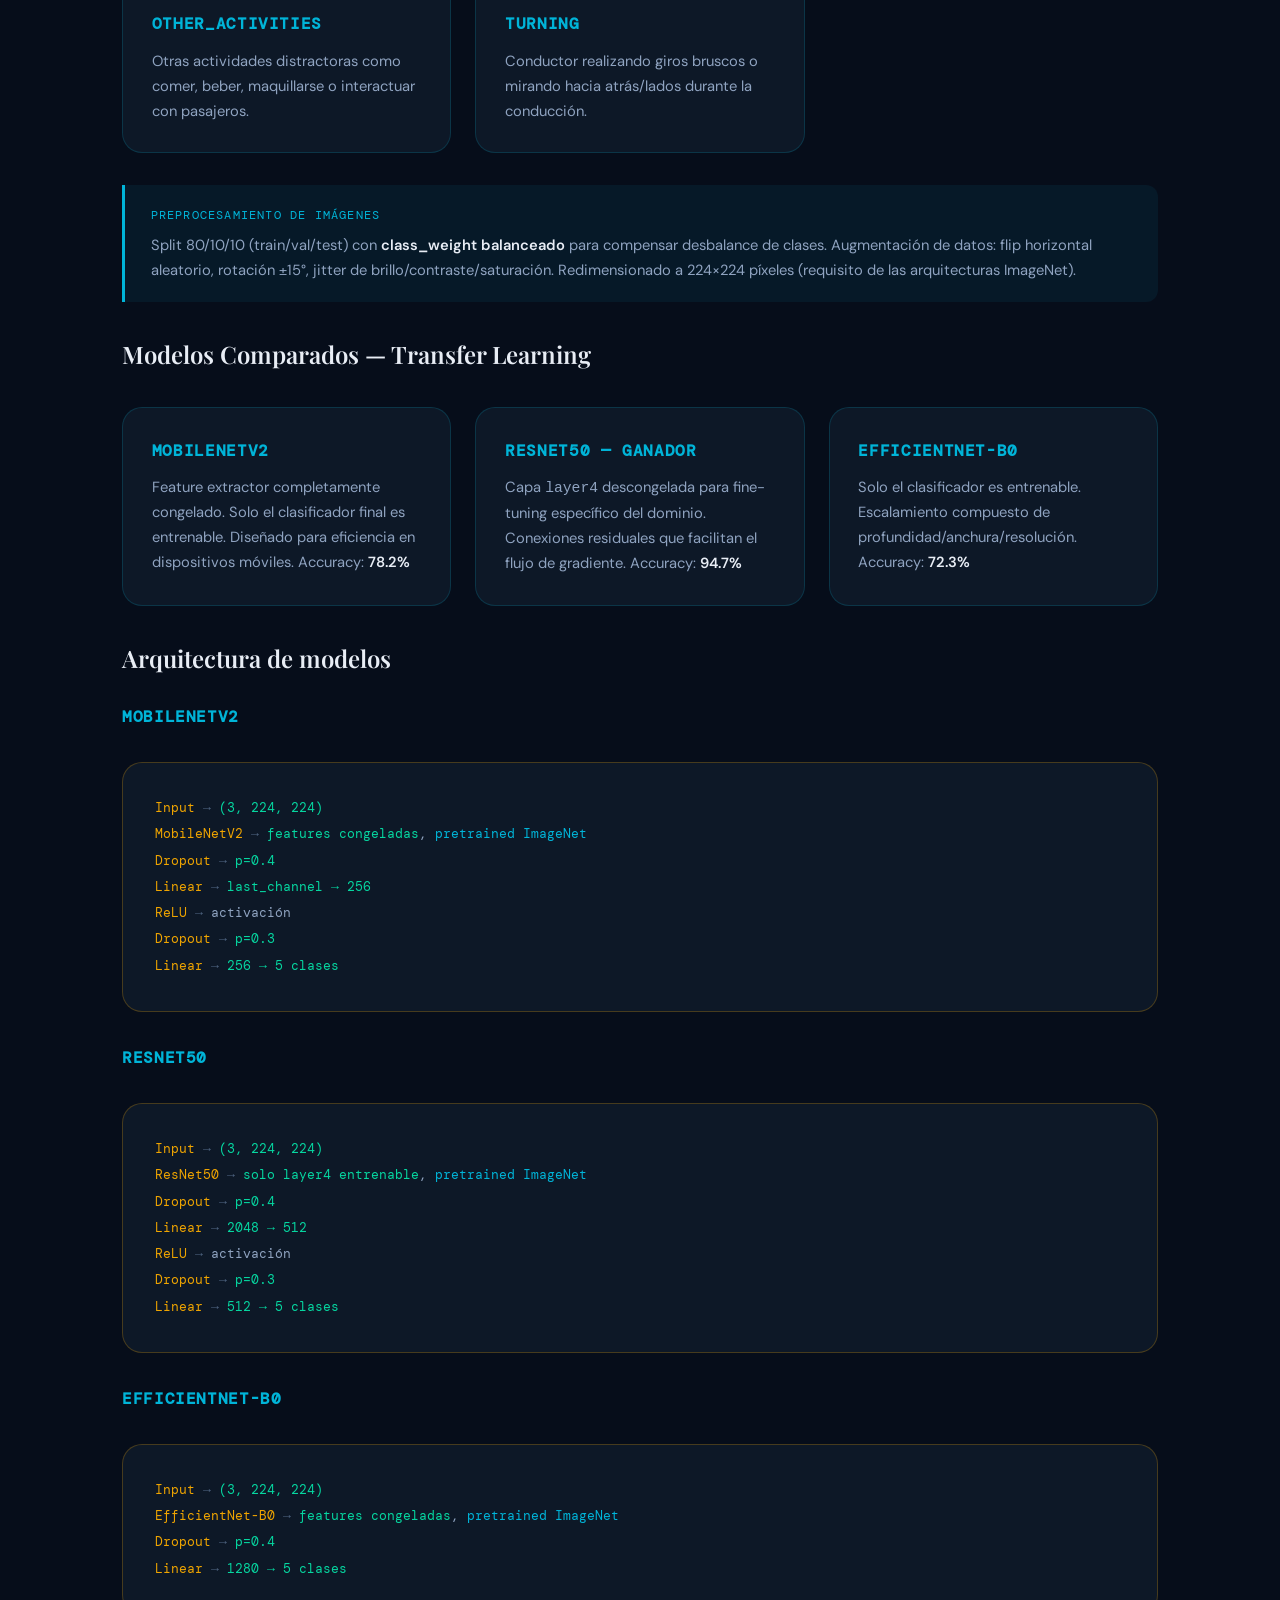
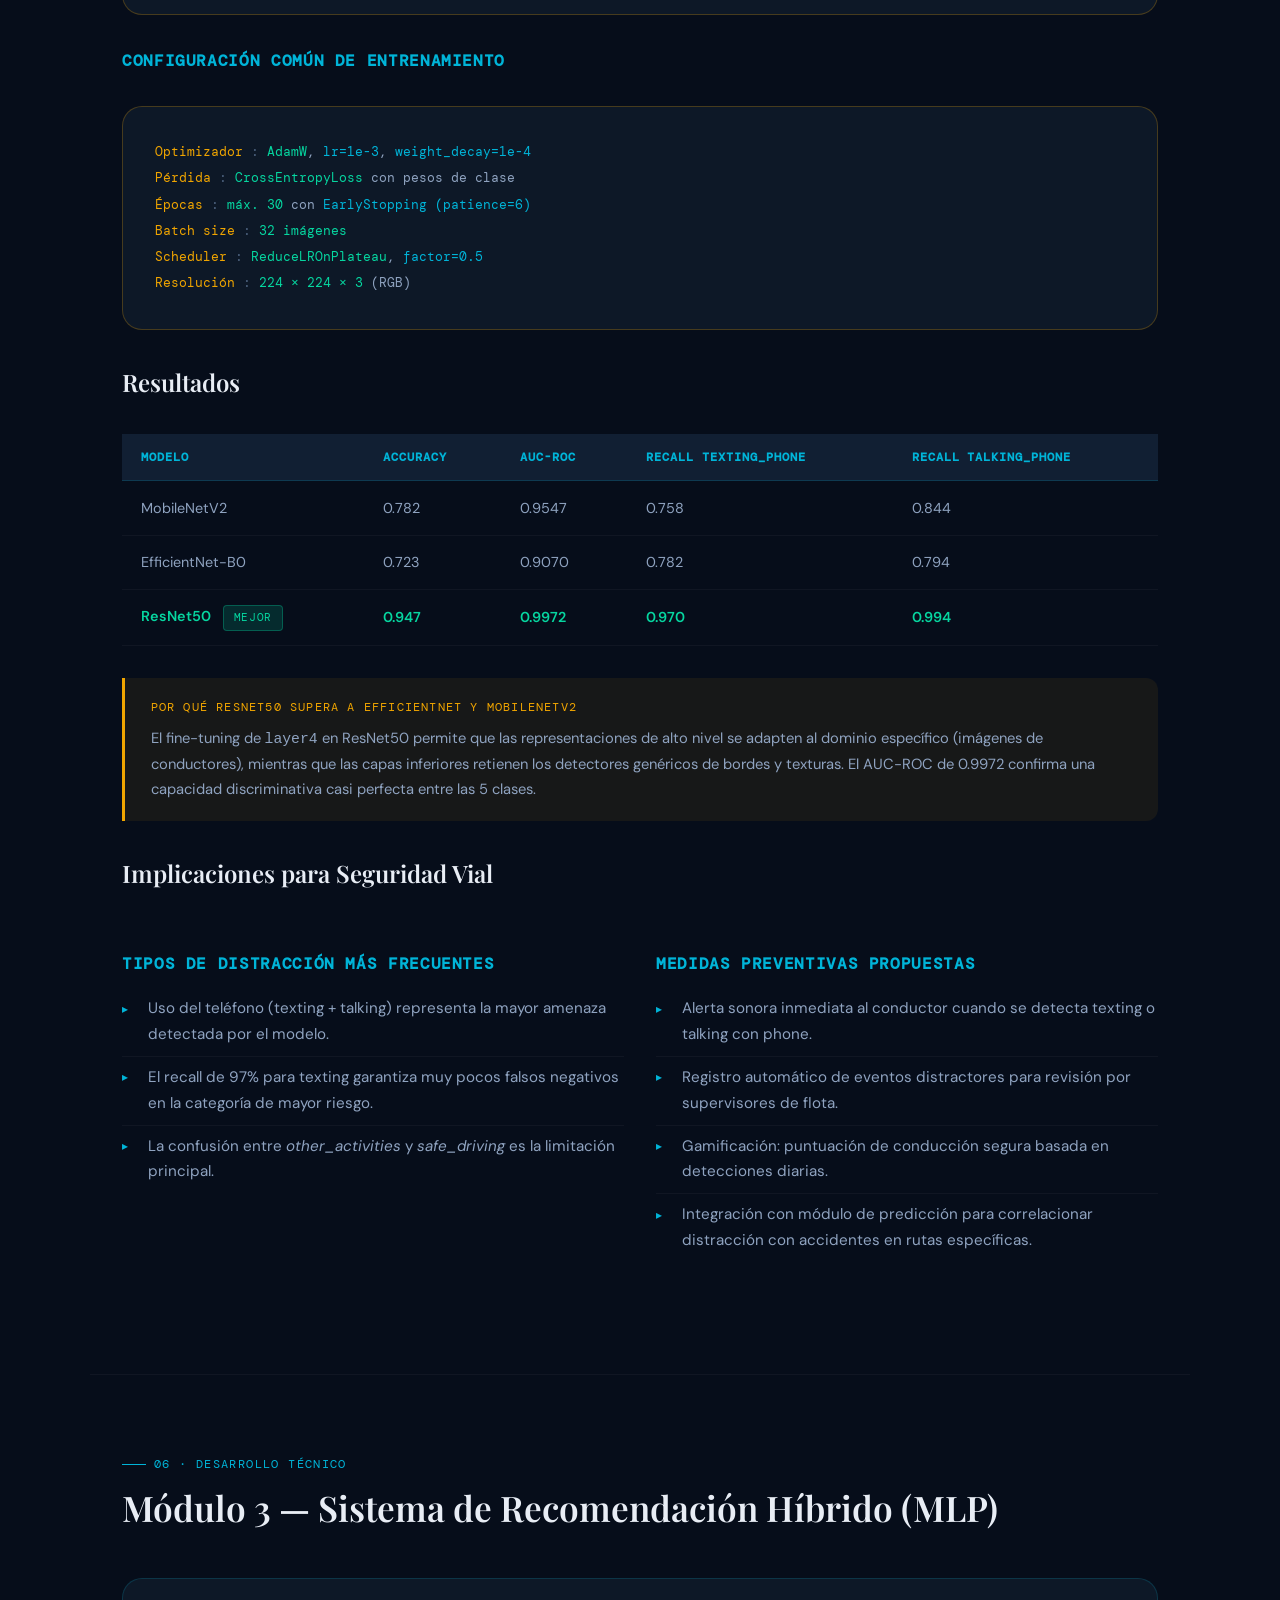
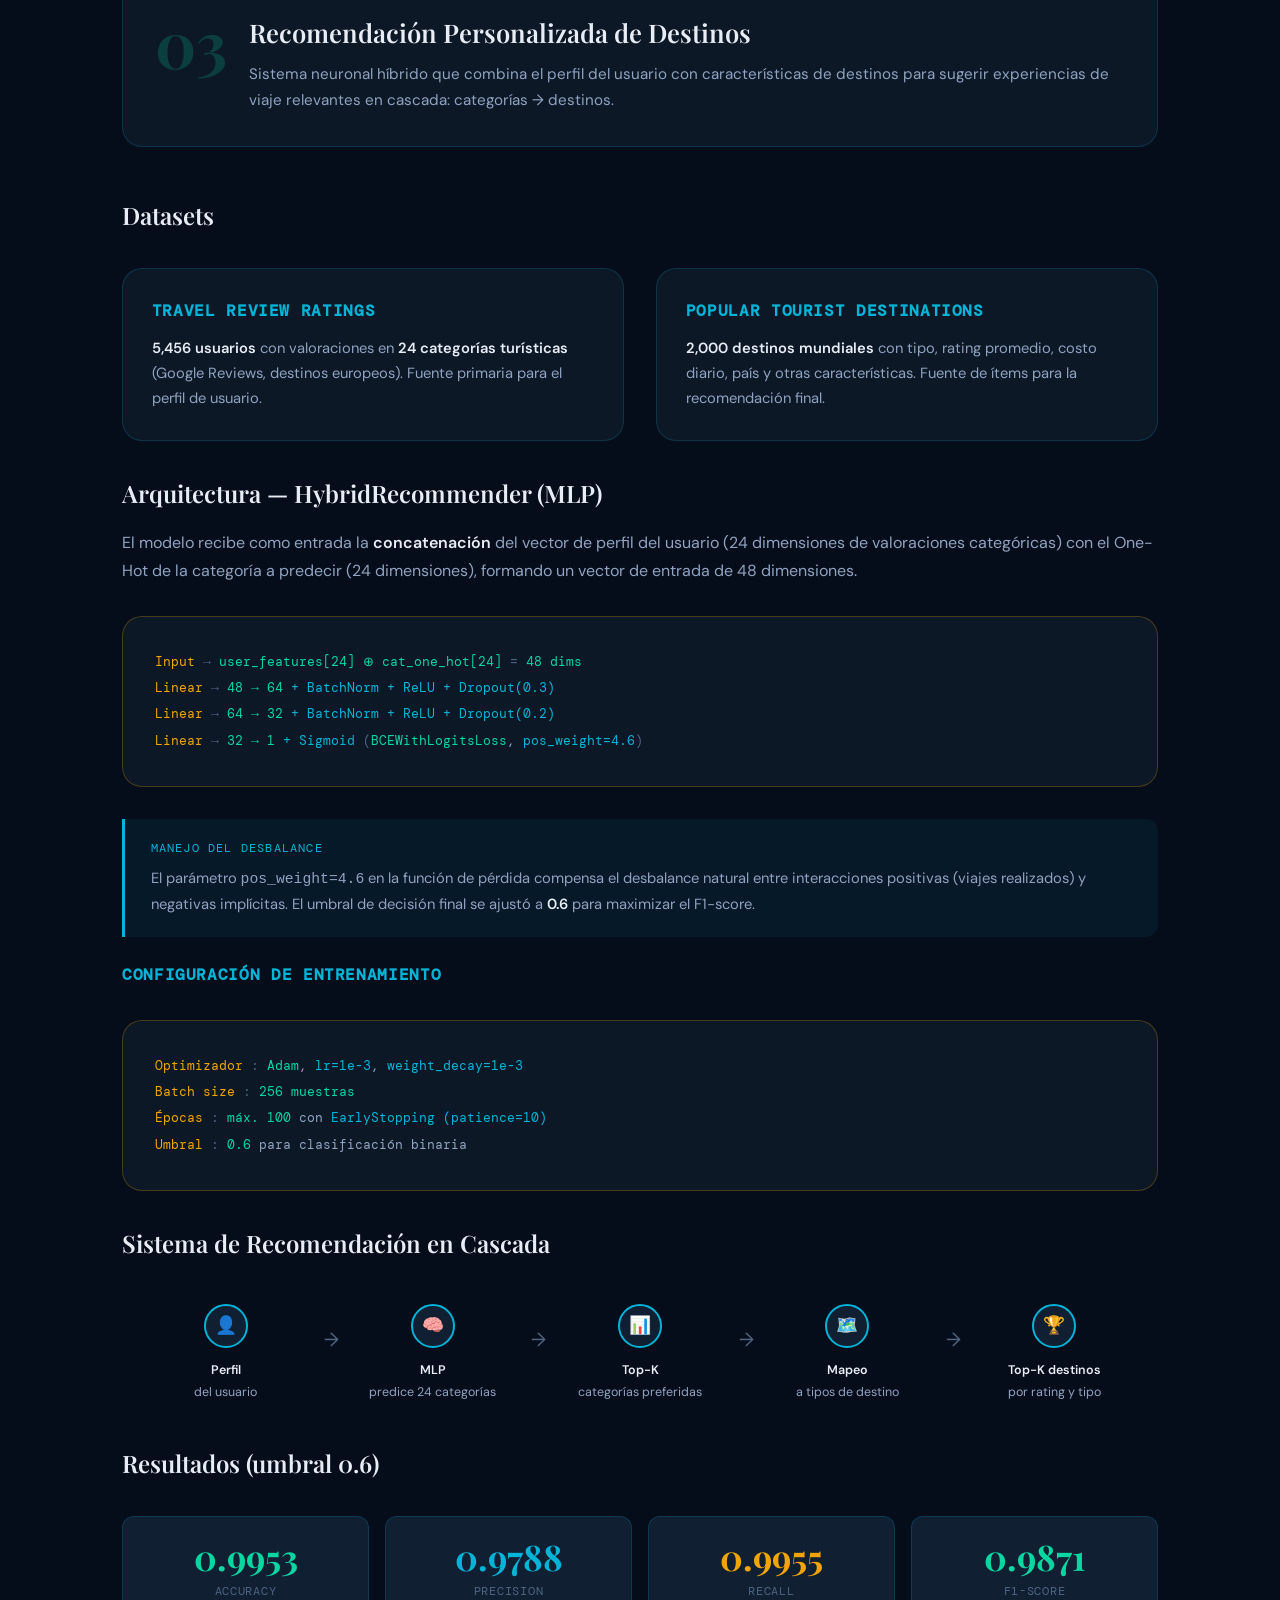
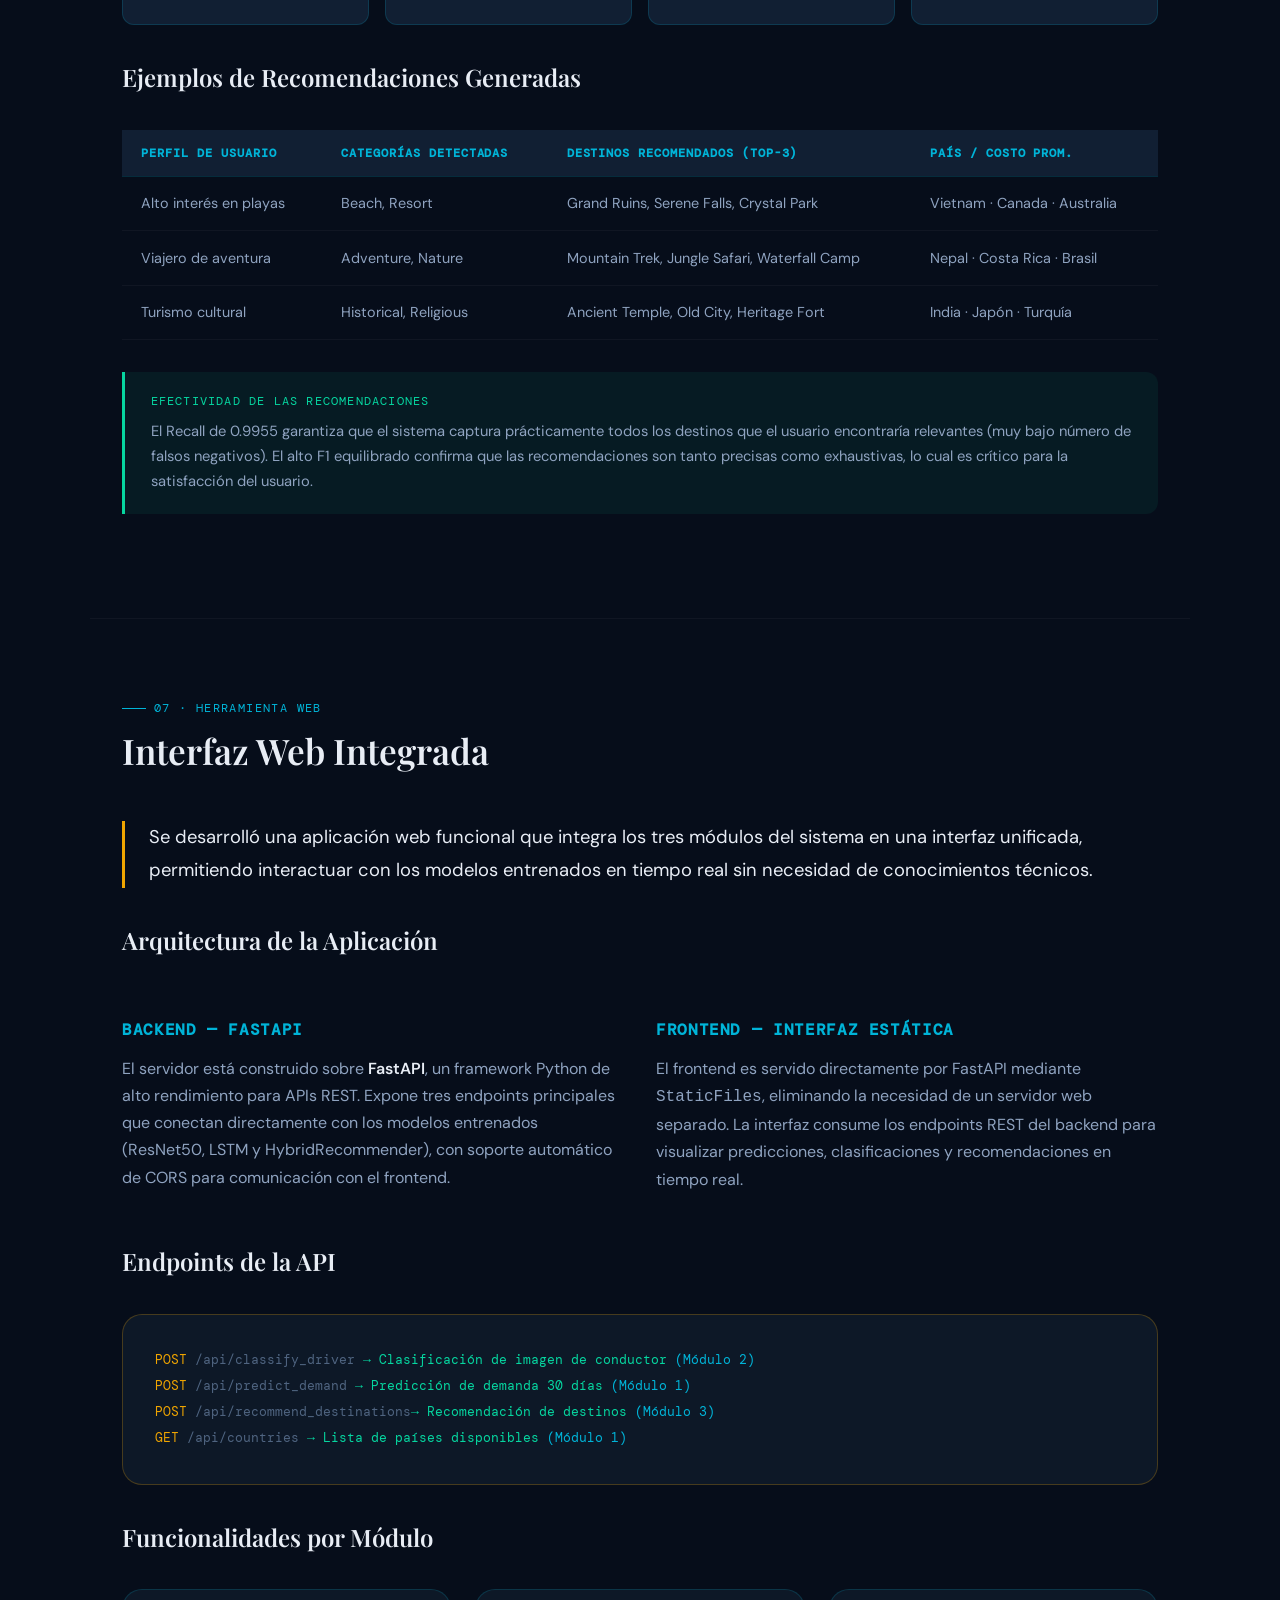
==== commit e98fdd48: "documentacion detallada acabada se integra al documentacion de la herramienta web y se modifica las " ====
--- a/reporte_tecnico/index.html
+++ b/reporte_tecnico/index.html
@@ -563,6 +563,7 @@
     <li><a href="#modulo1">Módulo 1</a></li>
     <li><a href="#modulo2">Módulo 2</a></li>
     <li><a href="#modulo3">Módulo 3</a></li>
+    <li><a href="#herramienta">Herramienta</a></li>
     <li><a href="#resultados">Resultados</a></li>
     <li><a href="#conclusiones">Conclusiones</a></li>
   </ul>
@@ -646,7 +647,7 @@
   <h3>Resultados Clave</h3>
   <div class="metrics-row">
     <div class="metric-box">
-      <div class="metric-num">91.1%</div>
+      <div class="metric-num">82.06%</div>
       <div class="metric-label">Precisión LSTM</div>
     </div>
     <div class="metric-box">
@@ -791,12 +792,57 @@
       <h4>Redes LSTM (Long Short-Term Memory)</h4>
       <p>Variante de red neuronal recurrente diseñada para capturar dependencias de largo plazo en secuencias temporales. Las puertas de entrada, olvido y salida controlan qué información se retiene o descarta en la celda de memoria, resolviendo el problema del gradiente desvaneciente.</p>
 
+      <div class="callout">
+        <div class="callout-title">Justificación del uso de LSTM</div>
+        <p>
+          Se eligió una red LSTM multivariada frente a regresión lineal o redes densas estándar 
+          por la naturaleza secuencial de los datos de demanda. Las LSTM capturan dependencias 
+          de largo plazo esenciales cuando la demanda depende de patrones estacionales que se 
+          repiten semanas atrás — imposibles de modelar con enfoques estáticos. La ventana de 
+          14 días captura exactamente dos ciclos semanales completos, suficiente para aprender 
+          efectos de fin de semana y tendencias de corto plazo sin introducir ruido de 
+          períodos demasiado distantes.
+        </p>
+      </div>
+
       <h4>Transfer Learning</h4>
       <p>Técnica que reutiliza representaciones aprendidas por modelos pre-entrenados en grandes conjuntos de datos (ImageNet). Permite obtener alto rendimiento con datasets pequeños mediante fine-tuning de las capas superiores de la red.</p>
-    </div>
+
+      <div class="callout gold">
+        <div class="callout-title">Justificación del uso de Transfer Learning y Fine-Tuning</div>
+        <p>
+          Se optó por transfer learning con fine-tuning en lugar de entrenar desde cero debido 
+          a las limitaciones del dataset disponible y los recursos computacionales del proyecto. 
+          Los modelos empleados fueron preentrenados sobre ImageNet (1.2M imágenes, 1,000 categorías), 
+          lo que les permite contar con representaciones visuales jerárquicas robustas: desde bordes 
+          y texturas en capas tempranas, hasta patrones semánticos complejos en capas profundas. 
+          Entrenar desde cero exigiría millones de muestras para evitar el sobreajuste, además de 
+          infraestructura de cómputo de alto rendimiento por períodos prolongados. Mediante fine-tuning, 
+          las capas base conservan el conocimiento visual previo mientras el clasificador final se 
+          adapta a las cinco categorías de comportamiento definidas. En ResNet50 se habilitó 
+          adicionalmente el reentrenamiento de <code>layer4</code>, permitiendo una adaptación más 
+          profunda al dominio visual de conducción.
+        </p>
+      </div>
+    </div>
+
     <div>
       <h4>Sistemas de Recomendación Híbridos</h4>
       <p>Combinan el filtrado colaborativo (patrones entre usuarios) con el filtrado basado en contenido (características de los ítems) en una arquitectura neuronal unificada, superando las limitaciones de cada enfoque por separado.</p>
+
+      <div class="callout teal">
+        <div class="callout-title">Justificación del Cambio de Dataset</div>
+        <p>
+          El dataset inicial (<code>amanmehra23/travel-recommendation-dataset</code>) presentaba 
+          limitaciones estructurales críticas: 999 registros, 1.6 interacciones por usuario y 
+          solo 5 destinos únicos reales, generando el <strong>cold-start problem</strong> clásico 
+          con un F1 de apenas 0.47 — cercano al azar (F1 aleatorio esperado: 0.38). Se migró a 
+          <code>ishbhms/travel-review-ratings</code>, con 5,456 usuarios, 24 categorías turísticas 
+          y 130,944 interacciones totales (24 por usuario, 15× más que el original), eliminando 
+          completamente el problema y permitiendo al modelo aprender patrones reales de 
+          preferencias turísticas.
+        </p>
+      </div>
 
       <h4>Métricas de Evaluación</h4>
       <p>Para series de tiempo: MAE, RMSE, MAPE. Para clasificación: Accuracy, Precision, Recall, F1-score, AUC-ROC. Para recomendación: Precision@K, Recall@K, F1@K, NDCG.</p>
@@ -903,15 +949,16 @@
 
   <h4>Modelo Final — LSTM Multivariada</h4>
   <div class="arch-block">
-    <span class="layer">Input</span>   <span class="arrow">→</span>  <span class="val">(ventana=14, features=9)</span><br>
-    <span class="layer">LSTM</span>    <span class="arrow">→</span>  <span class="val">128 unidades</span>, <span class="op">return_sequences=True</span><br>
+    <span class="layer">Input</span>    <span class="arrow">→</span>  <span class="val">(ventana=14, features=9)</span><br>
+    <span class="layer">LSTM</span>     <span class="arrow">→</span>  <span class="val">256 unidades</span>, <span class="op">return_sequences=True</span><br>
+    <span class="layer">Dropout</span>  <span class="arrow">→</span>  <span class="val">p=0.4</span><br>
+    <span class="layer">LSTM</span>     <span class="arrow">→</span>  <span class="val">128 unidades</span>, <span class="op">return_sequences=True</span><br>
+    <span class="layer">Dropout</span>  <span class="arrow">→</span>  <span class="val">p=0.4</span><br>
+    <span class="layer">LSTM</span>     <span class="arrow">→</span>  <span class="val">64 unidades</span>, <span class="op">return_sequences=False</span><br>
     <span class="layer">BatchNorm</span> <span class="arrow">→</span>  normalización de activaciones<br>
-    <span class="layer">Dropout</span> <span class="arrow">→</span>  <span class="val">p=0.3</span><br>
-    <span class="layer">LSTM</span>    <span class="arrow">→</span>  <span class="val">64 unidades</span>, <span class="op">return_sequences=False</span><br>
-    <span class="layer">BatchNorm</span> <span class="arrow">→</span>  normalización de activaciones<br>
-    <span class="layer">Dropout</span> <span class="arrow">→</span>  <span class="val">p=0.3</span><br>
-    <span class="layer">Dense</span>   <span class="arrow">→</span>  <span class="val">32 neuronas</span>, <span class="op">activación ReLU</span><br>
-    <span class="layer">Dense</span>   <span class="arrow">→</span>  <span class="val">1 neurona</span>, <span class="op">activación lineal</span>
+    <span class="layer">Dropout</span>  <span class="arrow">→</span>  <span class="val">p=0.4</span><br>
+    <span class="layer">Dense</span>    <span class="arrow">→</span>  <span class="val">32 neuronas</span>, <span class="op">activación ReLU</span><br>
+    <span class="layer">Dense</span>    <span class="arrow">→</span>  <span class="val">1 neurona</span>, <span class="op">activación lineal</span>
   </div>
 
   <h4>Callbacks de Entrenamiento</h4>
@@ -942,44 +989,44 @@
     <tbody>
       <tr>
         <td>Regresión Lineal (baseline)</td>
-        <td>77.18</td>
-        <td>106.93</td>
+        <td>143.37</td>
+        <td>183.04</td>
         <td>—</td>
         <td>—</td>
       </tr>
       <tr>
         <td><strong>LSTM Multivariada</strong> <span class="tag-best">MEJOR</span></td>
-        <td><strong>16.44</strong></td>
-        <td><strong>28.61</strong></td>
-        <td><strong>8.92%</strong></td>
-        <td><strong>91.08%</strong></td>
+        <td><strong>15.79</strong></td>
+        <td><strong>27.20</strong></td>
+        <td><strong>17.94%</strong></td>
+        <td><strong>82.06%</strong></td>
       </tr>
     </tbody>
   </table>
 
   <div class="callout teal">
     <div class="callout-title">Interpretación</div>
-    <p>La LSTM supera a la línea base en un <strong>78.7% de mejora en MAE</strong> y <strong>73.2% en RMSE</strong>.
-       El MAPE del 8.92% indica que, en promedio, las predicciones se desvían menos del 9% del valor real,
+    <p>La LSTM supera a la línea base en un <strong>110.1% de mejora en MAE</strong> y <strong>148.6% en RMSE</strong>.
+       El MAPE del 17.94% indica que, en promedio, las predicciones se desvían menos del 18% del valor real,
        lo que es suficiente para una planificación operativa confiable.</p>
   </div>
 
   <h3>Análisis de Rendimiento por Módulo</h3>
   <div class="progress-item">
-    <div class="progress-label"><span>MAE Reducción vs Baseline</span><span>78.7%</span></div>
-    <div class="progress-bar"><div class="progress-fill" style="width:78.7%"></div></div>
+    <div class="progress-label"><span>MAE Reducción vs Baseline</span><span>110.1%</span></div>
+    <div class="progress-bar"><div class="progress-fill" style="width:110.1%"></div></div>
   </div>
   <div class="progress-item">
-    <div class="progress-label"><span>RMSE Reducción vs Baseline</span><span>73.2%</span></div>
-    <div class="progress-bar"><div class="progress-fill" style="width:73.2%"></div></div>
+    <div class="progress-label"><span>RMSE Reducción vs Baseline</span><span>148.6%</span></div>
+    <div class="progress-bar"><div class="progress-fill" style="width:148.6%"></div></div>
   </div>
   <div class="progress-item">
-    <div class="progress-label"><span>Precisión Equivalente (1 - MAPE)</span><span>91.1%</span></div>
-    <div class="progress-bar"><div class="progress-fill" style="width:91.1%"></div></div>
+    <div class="progress-label"><span>Precisión Equivalente</span><span>82.06%</span></div>
+    <div class="progress-bar"><div class="progress-fill" style="width:82.06%"></div></div>
   </div>
   <div class="progress-item">
-    <div class="progress-label"><span>Épocas completadas / disponibles (eficiencia)</span><span>23/50 = 46%</span></div>
-    <div class="progress-bar"><div class="progress-fill" style="width:46%"></div></div>
+    <div class="progress-label"><span>Épocas completadas / disponibles (eficiencia)</span><span>30/50 = 60%</span></div>
+    <div class="progress-bar"><div class="progress-fill" style="width:60%"></div></div>
   </div>
 </section>
 
@@ -1051,15 +1098,50 @@
     </div>
   </div>
 
-  <h4>Configuración Común de Entrenamiento</h4>
+  <h3>Arquitectura de modelos</h3>
+
+    <!-- MobileNetV2 -->
+  <h4>MobileNetV2</h4>
   <div class="arch-block">
-    <span class="layer">Optimizador</span>  <span class="arrow">:</span>  <span class="val">AdamW</span>, <span class="op">lr=1e-3</span>, <span class="op">weight_decay=1e-4</span><br>
-    <span class="layer">Pérdida</span>      <span class="arrow">:</span>  <span class="val">CrossEntropyLoss</span> con pesos de clase<br>
-    <span class="layer">Épocas</span>       <span class="arrow">:</span>  <span class="val">máx. 30</span> con <span class="op">EarlyStopping (patience=6)</span><br>
-    <span class="layer">Batch size</span>   <span class="arrow">:</span>  <span class="val">32 imágenes</span><br>
-    <span class="layer">Scheduler</span>   <span class="arrow">:</span>  <span class="val">ReduceLROnPlateau</span>, <span class="op">factor=0.5</span><br>
-    <span class="layer">Resolución</span>   <span class="arrow">:</span>  <span class="val">224 × 224 × 3</span> (RGB)
-  </div>
+    <span class="layer">Input</span>    <span class="arrow">→</span>  <span class="val">(3, 224, 224)</span><br>
+    <span class="layer">MobileNetV2</span> <span class="arrow">→</span>  <span class="val">features congeladas</span>, <span class="op">pretrained ImageNet</span><br>
+    <span class="layer">Dropout</span>  <span class="arrow">→</span>  <span class="val">p=0.4</span><br>
+    <span class="layer">Linear</span>   <span class="arrow">→</span>  <span class="val">last_channel → 256</span><br>
+    <span class="layer">ReLU</span>     <span class="arrow">→</span>  activación<br>
+    <span class="layer">Dropout</span>  <span class="arrow">→</span>  <span class="val">p=0.3</span><br>
+    <span class="layer">Linear</span>   <span class="arrow">→</span>  <span class="val">256 → 5 clases</span>
+  </div>
+
+  <!-- ResNet50 -->
+  <h4>ResNet50</h4>
+  <div class="arch-block">
+    <span class="layer">Input</span>    <span class="arrow">→</span>  <span class="val">(3, 224, 224)</span><br>
+    <span class="layer">ResNet50</span> <span class="arrow">→</span>  <span class="val">solo layer4 entrenable</span>, <span class="op">pretrained ImageNet</span><br>
+    <span class="layer">Dropout</span>  <span class="arrow">→</span>  <span class="val">p=0.4</span><br>
+    <span class="layer">Linear</span>   <span class="arrow">→</span>  <span class="val">2048 → 512</span><br>
+    <span class="layer">ReLU</span>     <span class="arrow">→</span>  activación<br>
+    <span class="layer">Dropout</span>  <span class="arrow">→</span>  <span class="val">p=0.3</span><br>
+    <span class="layer">Linear</span>   <span class="arrow">→</span>  <span class="val">512 → 5 clases</span>
+  </div>
+
+  <!-- EfficientNet-B0 -->
+  <h4>EfficientNet-B0</h4>
+  <div class="arch-block">
+    <span class="layer">Input</span>       <span class="arrow">→</span>  <span class="val">(3, 224, 224)</span><br>
+    <span class="layer">EfficientNet-B0</span> <span class="arrow">→</span>  <span class="val">features congeladas</span>, <span class="op">pretrained ImageNet</span><br>
+    <span class="layer">Dropout</span>     <span class="arrow">→</span>  <span class="val">p=0.4</span><br>
+    <span class="layer">Linear</span>      <span class="arrow">→</span>  <span class="val">1280 → 5 clases</span>
+  </div>
+
+    <h4>Configuración Común de Entrenamiento</h4>
+    <div class="arch-block">
+      <span class="layer">Optimizador</span>  <span class="arrow">:</span>  <span class="val">AdamW</span>, <span class="op">lr=1e-3</span>, <span class="op">weight_decay=1e-4</span><br>
+      <span class="layer">Pérdida</span>      <span class="arrow">:</span>  <span class="val">CrossEntropyLoss</span> con pesos de clase<br>
+      <span class="layer">Épocas</span>       <span class="arrow">:</span>  <span class="val">máx. 30</span> con <span class="op">EarlyStopping (patience=6)</span><br>
+      <span class="layer">Batch size</span>   <span class="arrow">:</span>  <span class="val">32 imágenes</span><br>
+      <span class="layer">Scheduler</span>   <span class="arrow">:</span>  <span class="val">ReduceLROnPlateau</span>, <span class="op">factor=0.5</span><br>
+      <span class="layer">Resolución</span>   <span class="arrow">:</span>  <span class="val">224 × 224 × 3</span> (RGB)
+    </div>
 
   <h3>Resultados</h3>
   <table class="compare-table">
@@ -1077,15 +1159,15 @@
         <td>MobileNetV2</td>
         <td>0.782</td>
         <td>0.9547</td>
-        <td>—</td>
-        <td>—</td>
+        <td>0.758</td>
+        <td>0.844</td>
       </tr>
       <tr>
         <td>EfficientNet-B0</td>
         <td>0.723</td>
         <td>0.9070</td>
-        <td>—</td>
-        <td>—</td>
+        <td>0.782</td>
+        <td>0.794</td>
       </tr>
       <tr>
         <td><strong>ResNet50</strong> <span class="tag-best">MEJOR</span></td>
@@ -1272,11 +1354,148 @@
 </section>
 
 <!-- ══════════════════════════════════
+     HERRAMIENTA WEB
+══════════════════════════════════ -->
+<section id="herramienta" class="section">
+  <div class="section-header">
+    <div class="section-tag">07 · Herramienta Web</div>
+    <h2>Interfaz Web Integrada</h2>
+  </div>
+
+  <p class="lead">
+    Se desarrolló una aplicación web funcional que integra los tres módulos del sistema 
+    en una interfaz unificada, permitiendo interactuar con los modelos entrenados en 
+    tiempo real sin necesidad de conocimientos técnicos.
+  </p>
+
+  <h3>Arquitectura de la Aplicación</h3>
+  <div class="two-col">
+    <div>
+      <h4>Backend — FastAPI</h4>
+      <p>El servidor está construido sobre <strong>FastAPI</strong>, un framework Python de alto 
+        rendimiento para APIs REST. Expone tres endpoints principales que conectan directamente 
+        con los modelos entrenados (ResNet50, LSTM y HybridRecommender), con soporte automático 
+        de CORS para comunicación con el frontend.</p>
+    </div>
+    <div>
+      <h4>Frontend — Interfaz Estática</h4>
+      <p>El frontend es servido directamente por FastAPI mediante <code>StaticFiles</code>, 
+        eliminando la necesidad de un servidor web separado. La interfaz consume los endpoints 
+        REST del backend para visualizar predicciones, clasificaciones y recomendaciones 
+        en tiempo real.</p>
+    </div>
+  </div>
+
+  <h3>Endpoints de la API</h3>
+  <div class="arch-block">
+    <span class="layer">POST</span>  <span class="arrow">/api/classify_driver</span>     <span class="val">→ Clasificación de imagen de conductor</span>   <span class="op">(Módulo 2)</span><br>
+    <span class="layer">POST</span>  <span class="arrow">/api/predict_demand</span>       <span class="val">→ Predicción de demanda 30 días</span>          <span class="op">(Módulo 1)</span><br>
+    <span class="layer">POST</span>  <span class="arrow">/api/recommend_destinations</span><span class="val">→ Recomendación de destinos</span>             <span class="op">(Módulo 3)</span><br>
+    <span class="layer">GET</span>   <span class="arrow">/api/countries</span>            <span class="val">→ Lista de países disponibles</span>           <span class="op">(Módulo 1)</span>
+  </div>
+
+  <h3>Funcionalidades por Módulo</h3>
+  <div class="cards-grid">
+    <div class="card">
+      <div class="card-icon blue">📈</div>
+      <h4>Predicción de Demanda</h4>
+      <p>El usuario selecciona un <strong>país</strong> (22 disponibles) y un <strong>mes</strong>. 
+        El sistema genera una predicción de 30 días para los tres tipos de vehículo 
+        (luxury bus, tourist van, train express), visualizada en gráficos interactivos. 
+        Si TensorFlow no está disponible, activa automáticamente un modo de simulación.</p>
+    </div>
+    <div class="card">
+      <div class="card-icon gold">🚗</div>
+      <h4>Clasificación de Conductor</h4>
+      <p>El usuario sube una imagen desde su dispositivo. El backend la procesa con 
+        <strong>ResNet50</strong> (redimensionada a 224×224, normalizada con medias ImageNet) 
+        y retorna la clase predicha, su probabilidad y las probabilidades de las 5 clases 
+        en formato JSON.</p>
+    </div>
+    <div class="card">
+      <div class="card-icon teal">🗺️</div>
+      <h4>Recomendación de Destinos</h4>
+      <p>El usuario ingresa sus valoraciones en las 24 categorías turísticas. El modelo 
+        <strong>HybridRecommender</strong> predice afinidad por categoría y las cruza con 
+        los perfiles de 22 países mediante producto punto, retornando un ranking de 
+        destinos ordenados por score de compatibilidad.</p>
+    </div>
+  </div>
+
+  <h3>Stack Tecnológico de la Herramienta</h3>
+  <div class="tech-badges">
+    <span class="badge blue">FastAPI</span>
+    <span class="badge blue">Python 3.11</span>
+    <span class="badge blue">Uvicorn</span>
+    <span class="badge gold">PyTorch</span>
+    <span class="badge gold">TensorFlow / Keras</span>
+    <span class="badge gold">Joblib</span>
+    <span class="badge teal">Pillow (PIL)</span>
+    <span class="badge teal">NumPy · Pandas</span>
+    <span class="badge">CORS Middleware</span>
+    <span class="badge">StaticFiles</span>
+  </div>
+
+  <h3>Flujo de Inferencia</h3>
+  <div class="pipeline">
+    <div class="pipe-step">
+      <div class="pipe-dot">👤</div>
+      <p><strong>Usuario</strong><br>interactúa con la interfaz</p>
+    </div>
+    <div class="pipe-step">
+      <div class="pipe-dot">🌐</div>
+      <p><strong>Frontend</strong><br>envía request REST</p>
+    </div>
+    <div class="pipe-step">
+      <div class="pipe-dot">⚙️</div>
+      <p><strong>FastAPI</strong><br>procesa y valida</p>
+    </div>
+    <div class="pipe-step">
+      <div class="pipe-dot">🧠</div>
+      <p><strong>Modelo</strong><br>LSTM / ResNet / MLP</p>
+    </div>
+    <div class="pipe-step">
+      <div class="pipe-dot">📊</div>
+      <p><strong>Respuesta JSON</strong><br>visualizada al usuario</p>
+    </div>
+  </div>
+
+  <h3>Decisiones Técnicas Relevantes</h3>
+
+  <div class="two-col">
+    <div class="callout">
+      <div class="callout-title">Compatibilidad GPU / CPU</div>
+      <p>Los modelos PyTorch detectan automáticamente disponibilidad de CUDA 
+        (<code>torch.device("cuda" if torch.cuda.is_available() else "cpu")</code>), 
+        garantizando que la aplicación funcione tanto en servidores con GPU como 
+        en entornos locales sin aceleración.</p>
+    </div>
+    <div class="callout gold">
+      <div class="callout-title">Modo Fallback para LSTM</div>
+      <p>Si TensorFlow o el scaler no pueden cargarse, el endpoint 
+        <code>/api/predict_demand</code> activa automáticamente un generador de 
+        simulación estadística con patrones realistas de fin de semana, garantizando 
+        que la interfaz siempre sea funcional.</p>
+    </div>
+  </div>
+
+  <div class="callout teal">
+    <div class="callout-title">Perfiles de País para Recomendación</div>
+    <p>Se definieron manualmente <strong>22 perfiles de país</strong>, cada uno con 
+      pesos de afinidad para las 24 categorías turísticas, basados en características 
+      culturales y turísticas reales de cada destino. Este conocimiento experto actúa 
+      como una capa de filtrado por conocimiento que enriquece las predicciones 
+      puramente estadísticas del modelo neuronal.</p>
+  </div>
+</section>
+
+
+<!-- ══════════════════════════════════
      RESULTADOS GENERALES
 ══════════════════════════════════ -->
 <section id="resultados" class="section">
   <div class="section-header">
-    <div class="section-tag">07 · Resultados Generales</div>
+    <div class="section-tag">08 · Resultados Generales</div>
     <h2>Análisis Integrado y Discusión</h2>
   </div>
 
@@ -1302,8 +1521,8 @@
         <td>1 — Predicción</td>
         <td>LSTM Multivariada</td>
         <td>MAE (pasajeros)</td>
-        <td><strong>16.44</strong></td>
-        <td><strong>-78.7%</strong> vs Regresión Lineal</td>
+        <td><strong>15.79</strong></td> 
+        <td><strong>148.6%</strong> vs Regresión Lineal</td>
       </tr>
       <tr>
         <td>2 — Clasificación</td>
@@ -1350,7 +1569,7 @@
 ══════════════════════════════════ -->
 <section id="conclusiones" class="section">
   <div class="section-header">
-    <div class="section-tag">08 · Conclusiones y Recomendaciones</div>
+    <div class="section-tag">09 · Conclusiones y Recomendaciones</div>
     <h2>Síntesis y Perspectivas Futuras</h2>
   </div>
 
@@ -1395,7 +1614,7 @@
 
   <!-- ASPECTOS ÉTICOS -->
   <div class="section-header">
-    <div class="section-tag">09 · Aspectos Éticos y Creatividad</div>
+    <div class="section-tag">10 · Aspectos Éticos y Creatividad</div>
     <h2>Consideraciones Éticas</h2>
   </div>
 
@@ -1431,7 +1650,7 @@
 ══════════════════════════════════ -->
 <section class="section">
   <div class="section-header">
-    <div class="section-tag">10 · Bibliografía</div>
+    <div class="section-tag">11 · Bibliografía</div>
     <h2>Referencias</h2>
   </div>
 
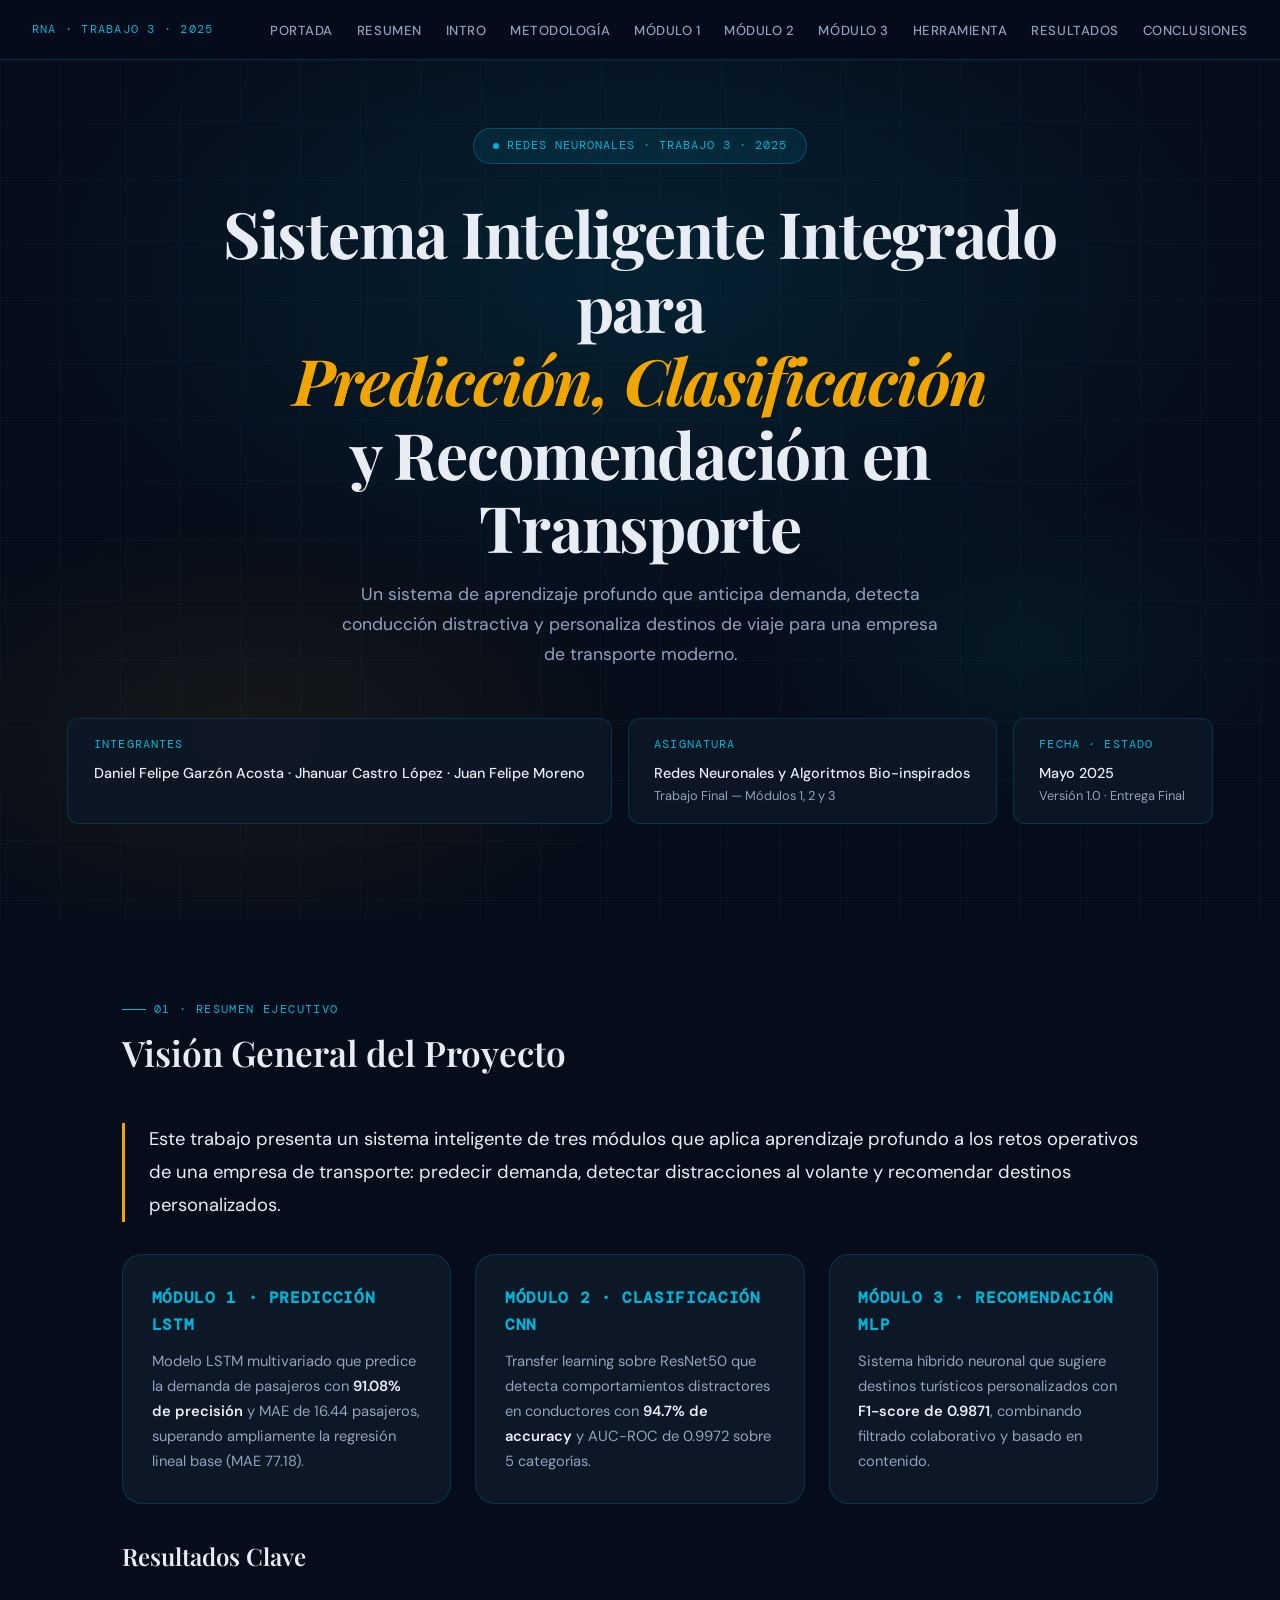
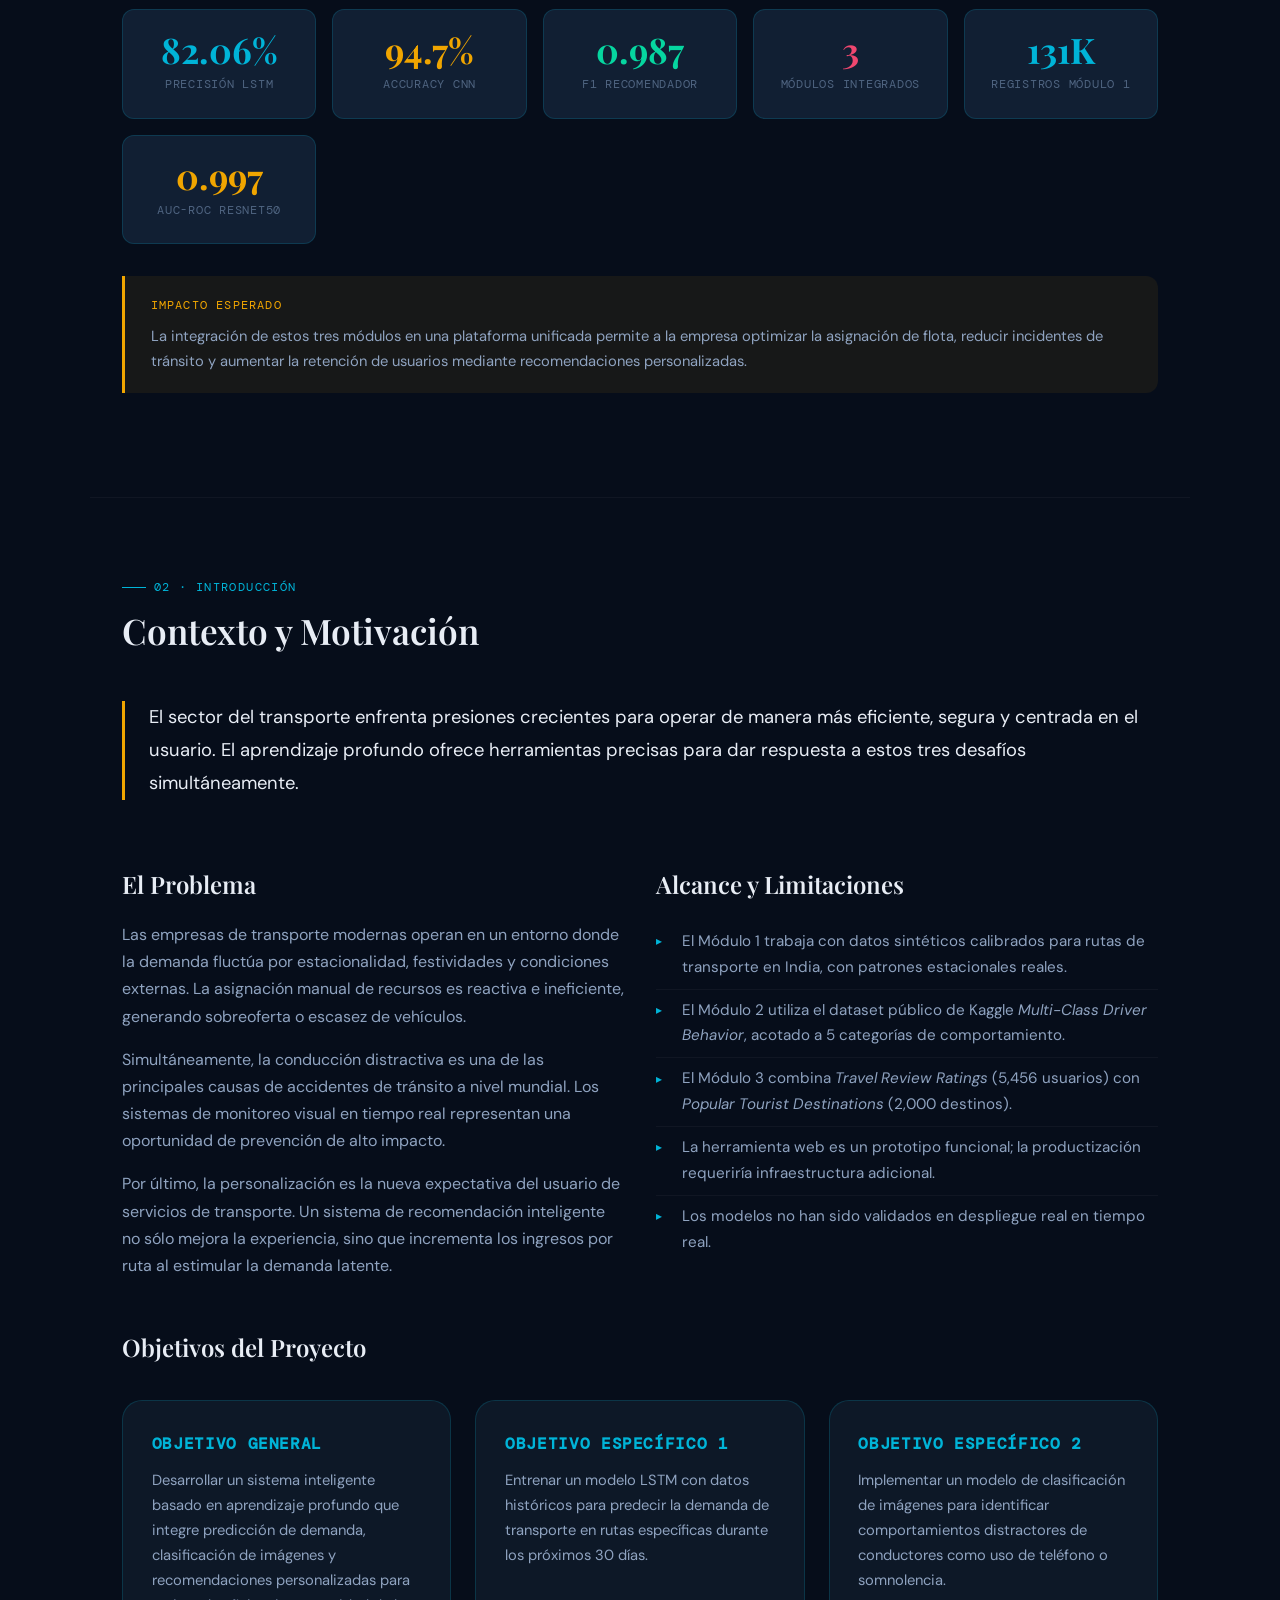
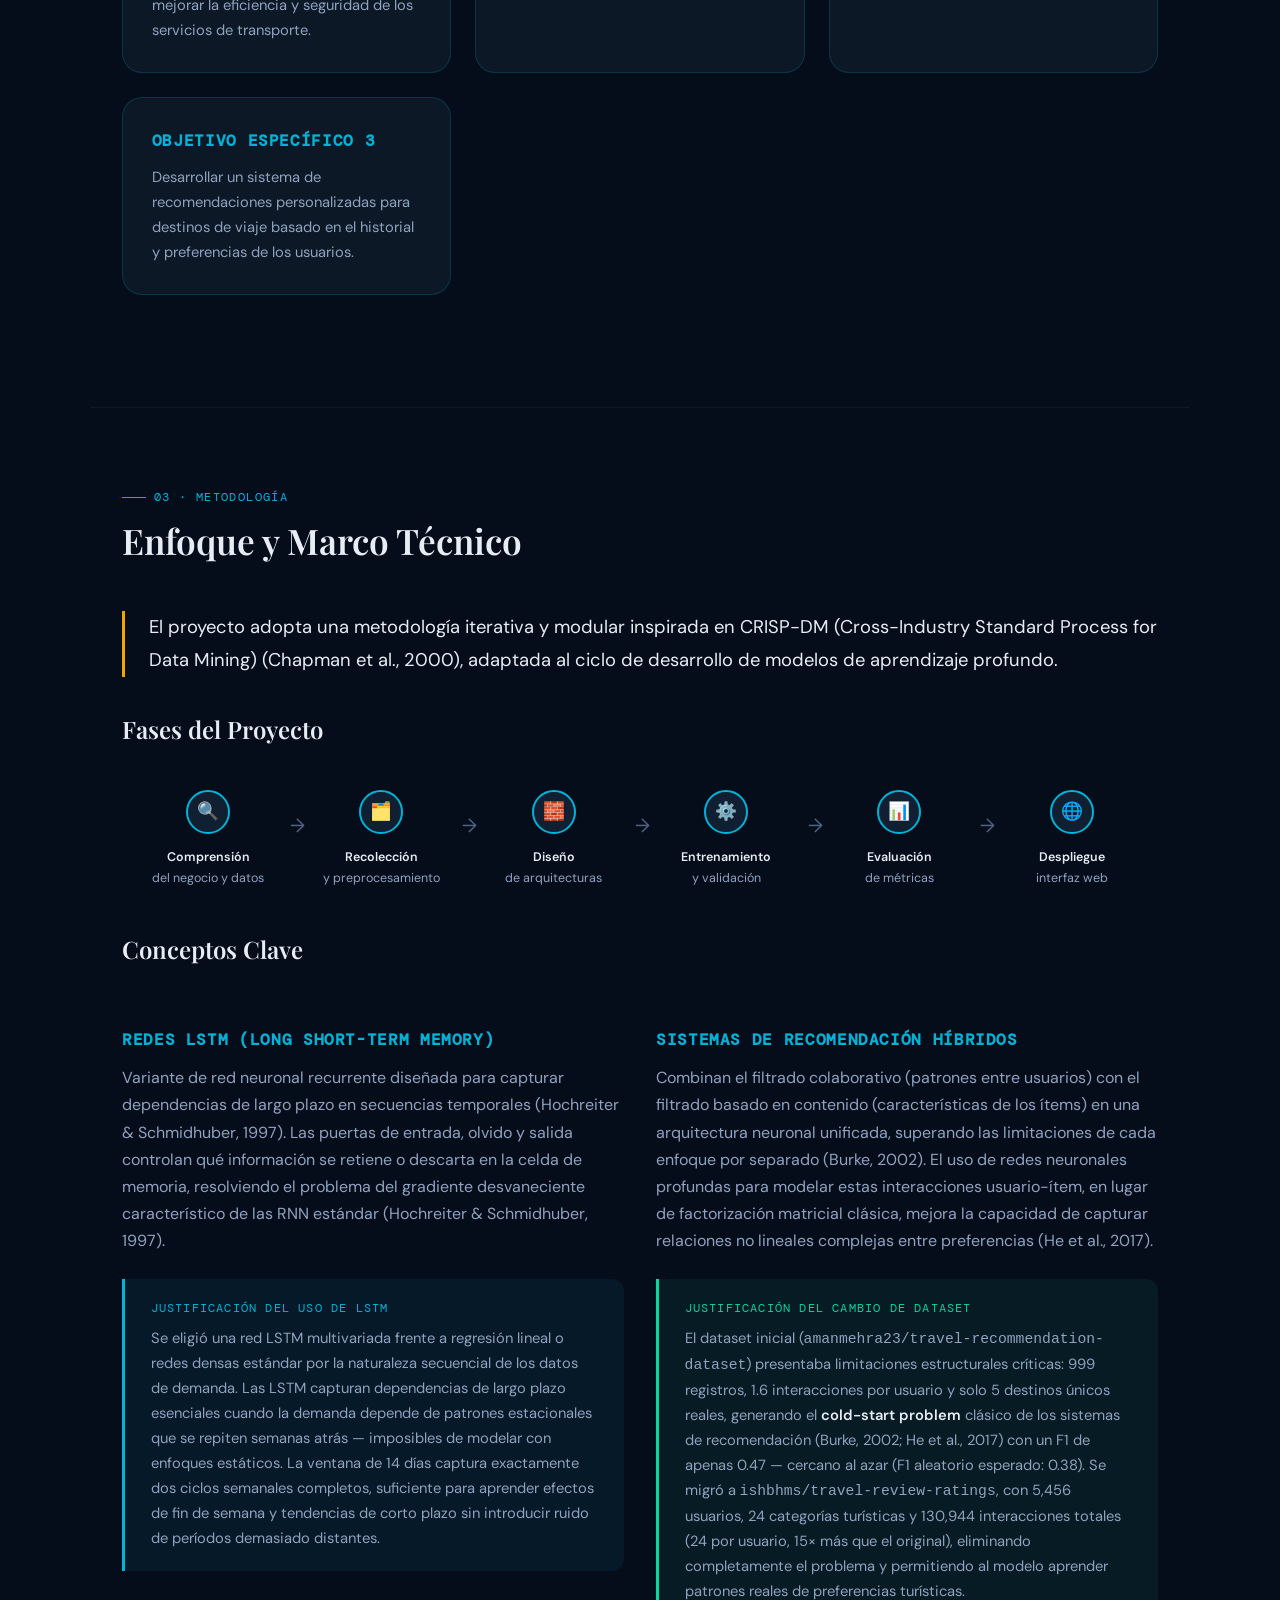
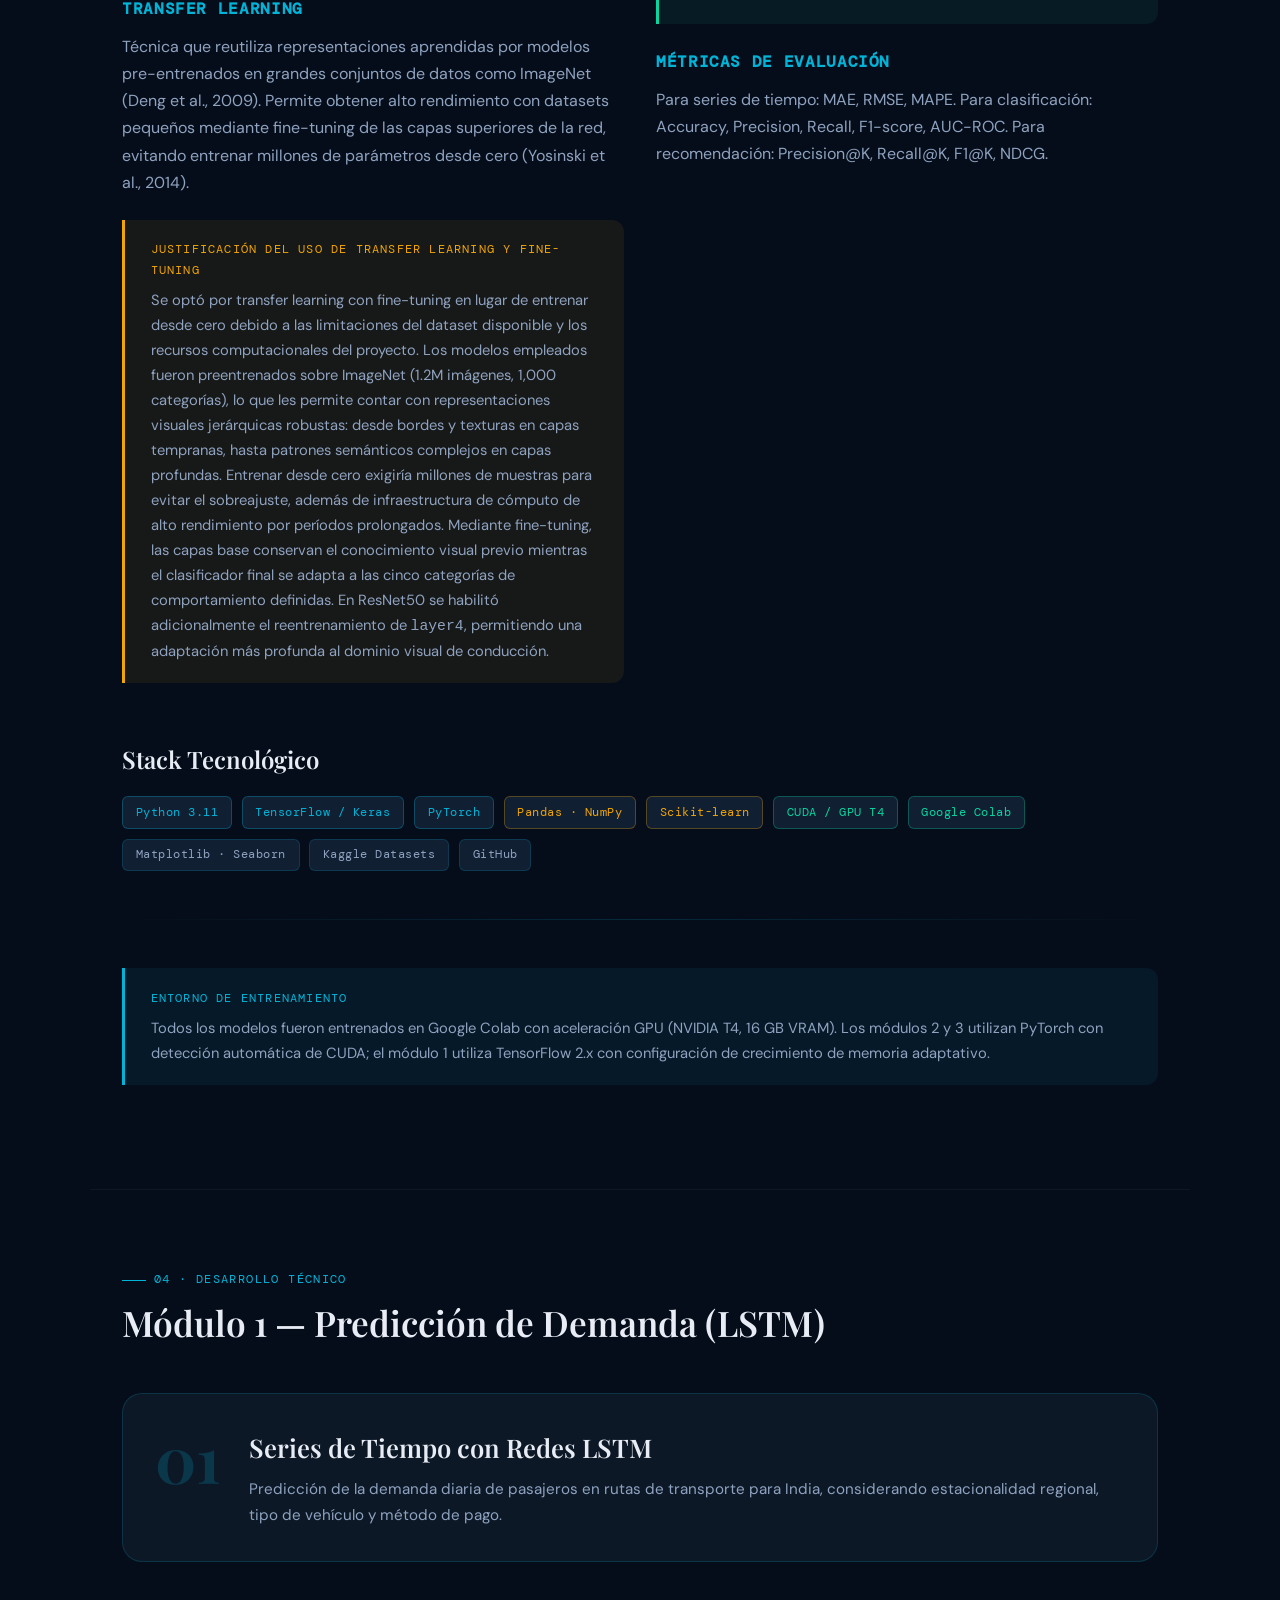
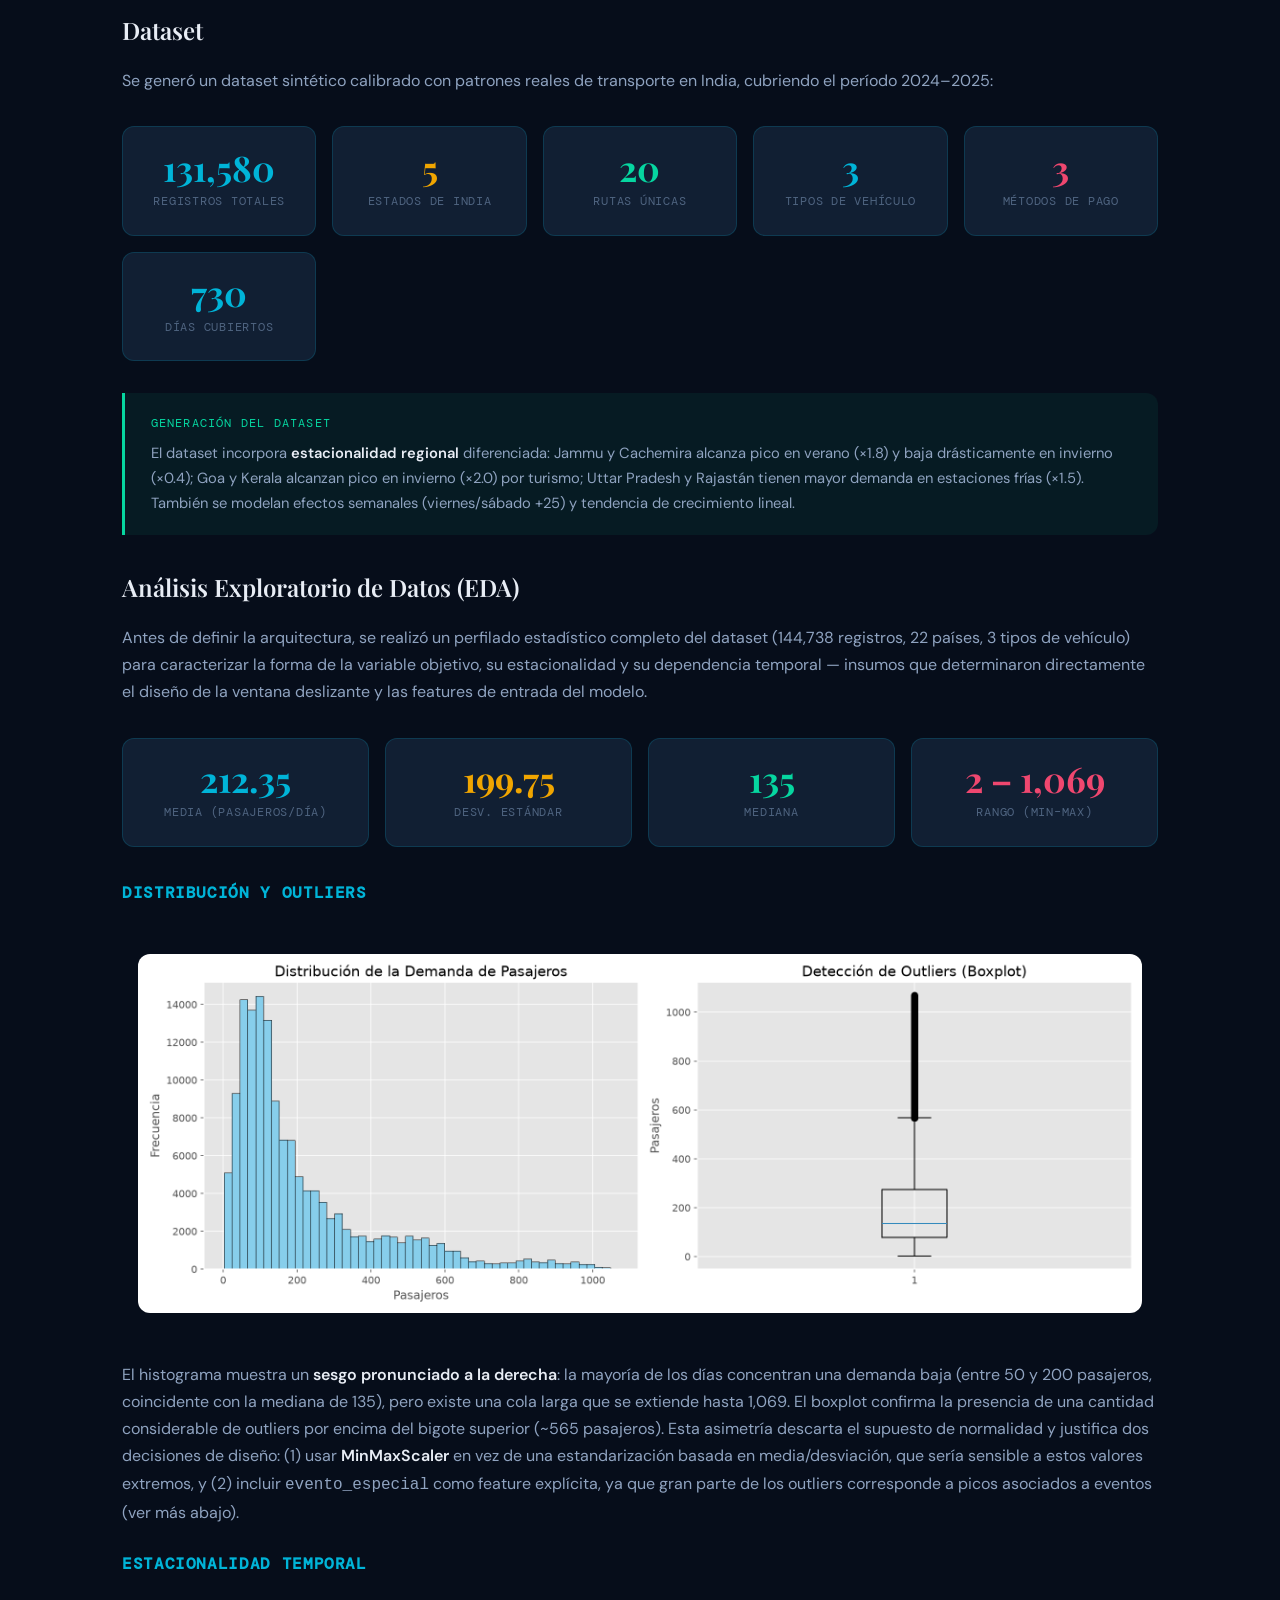
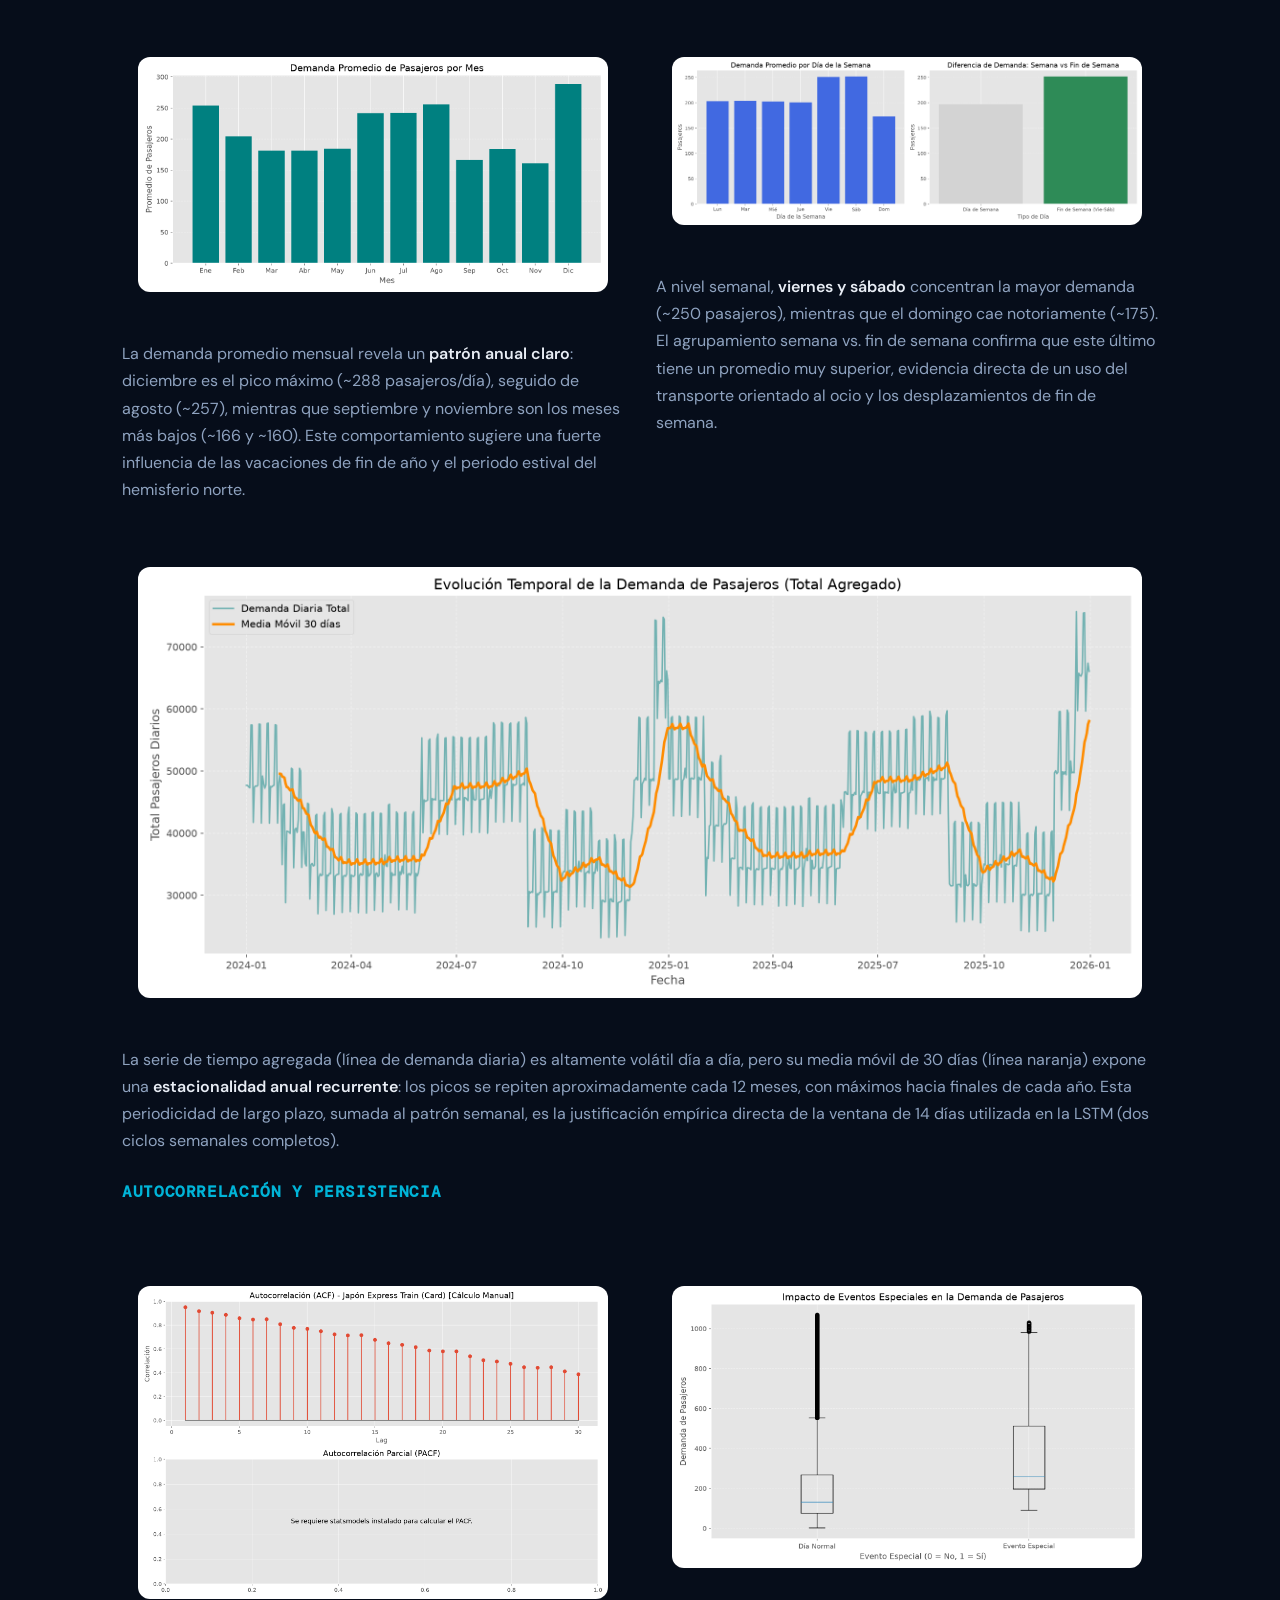
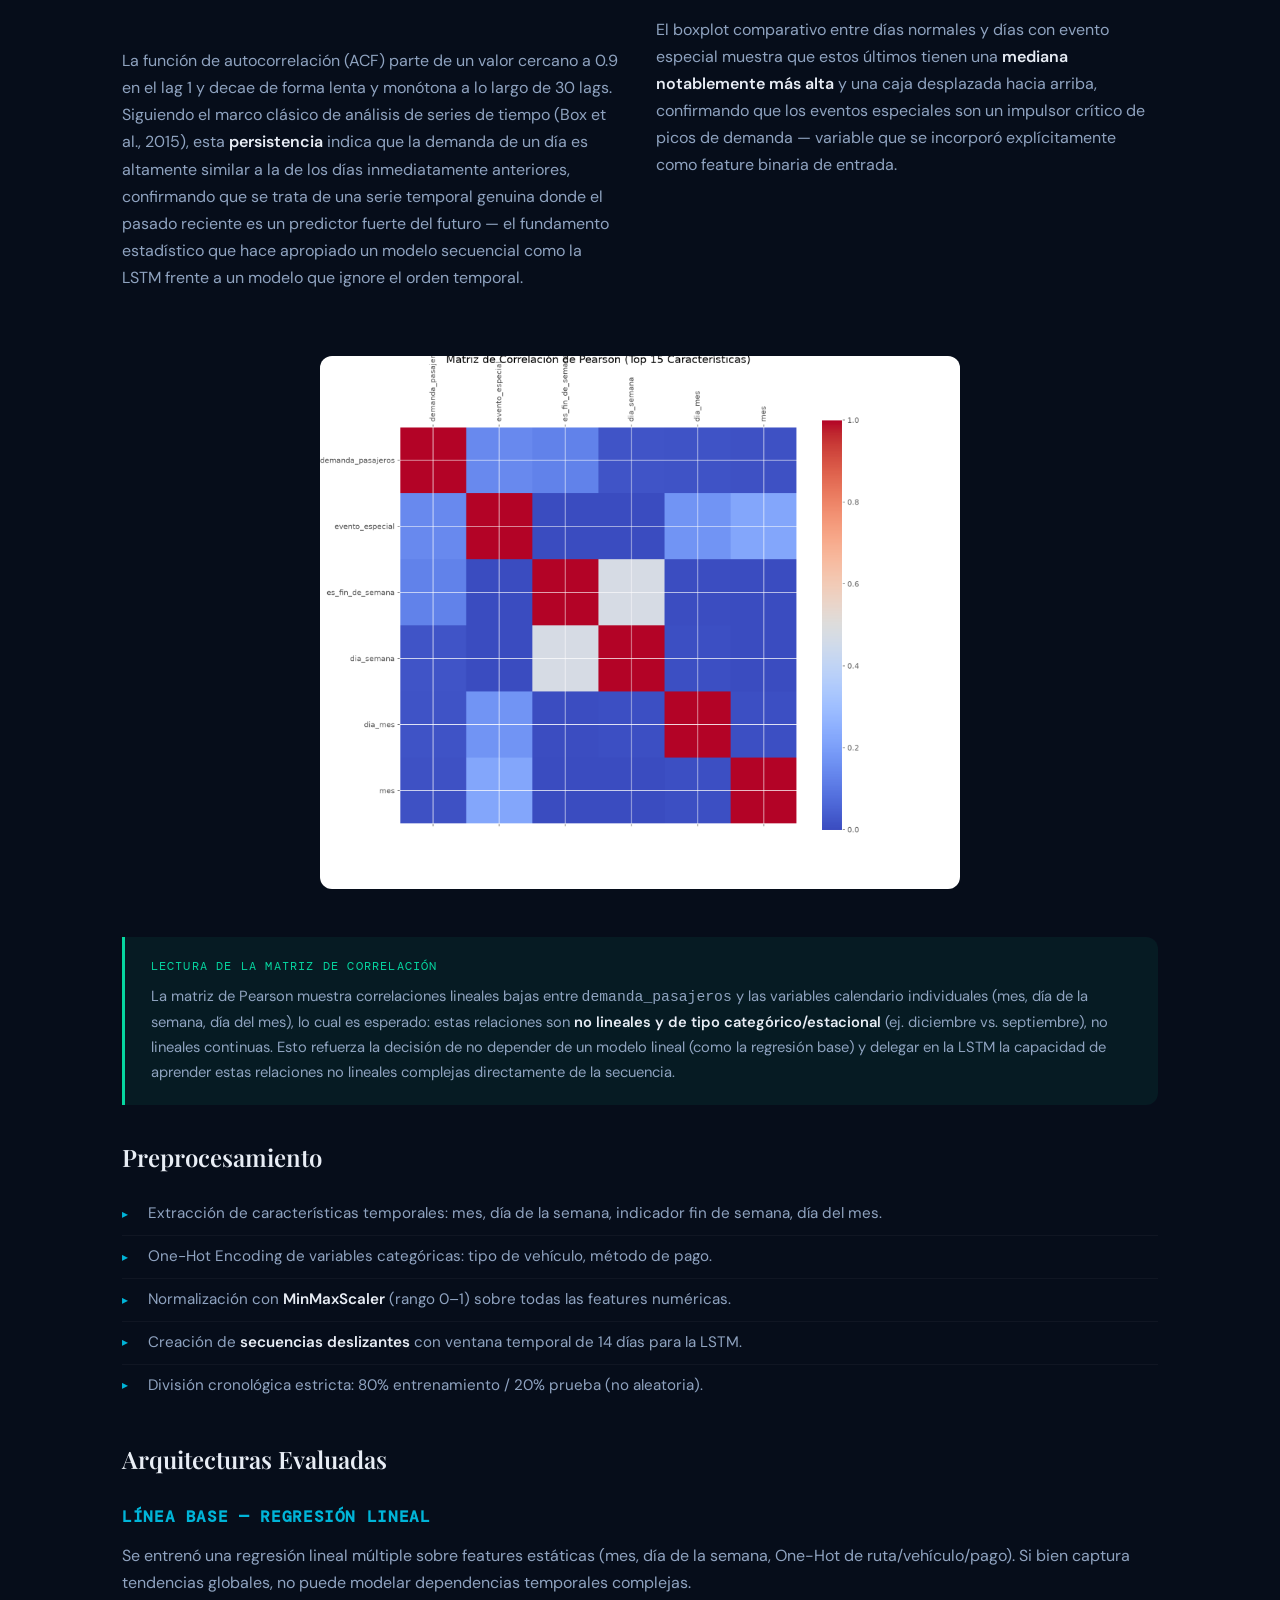
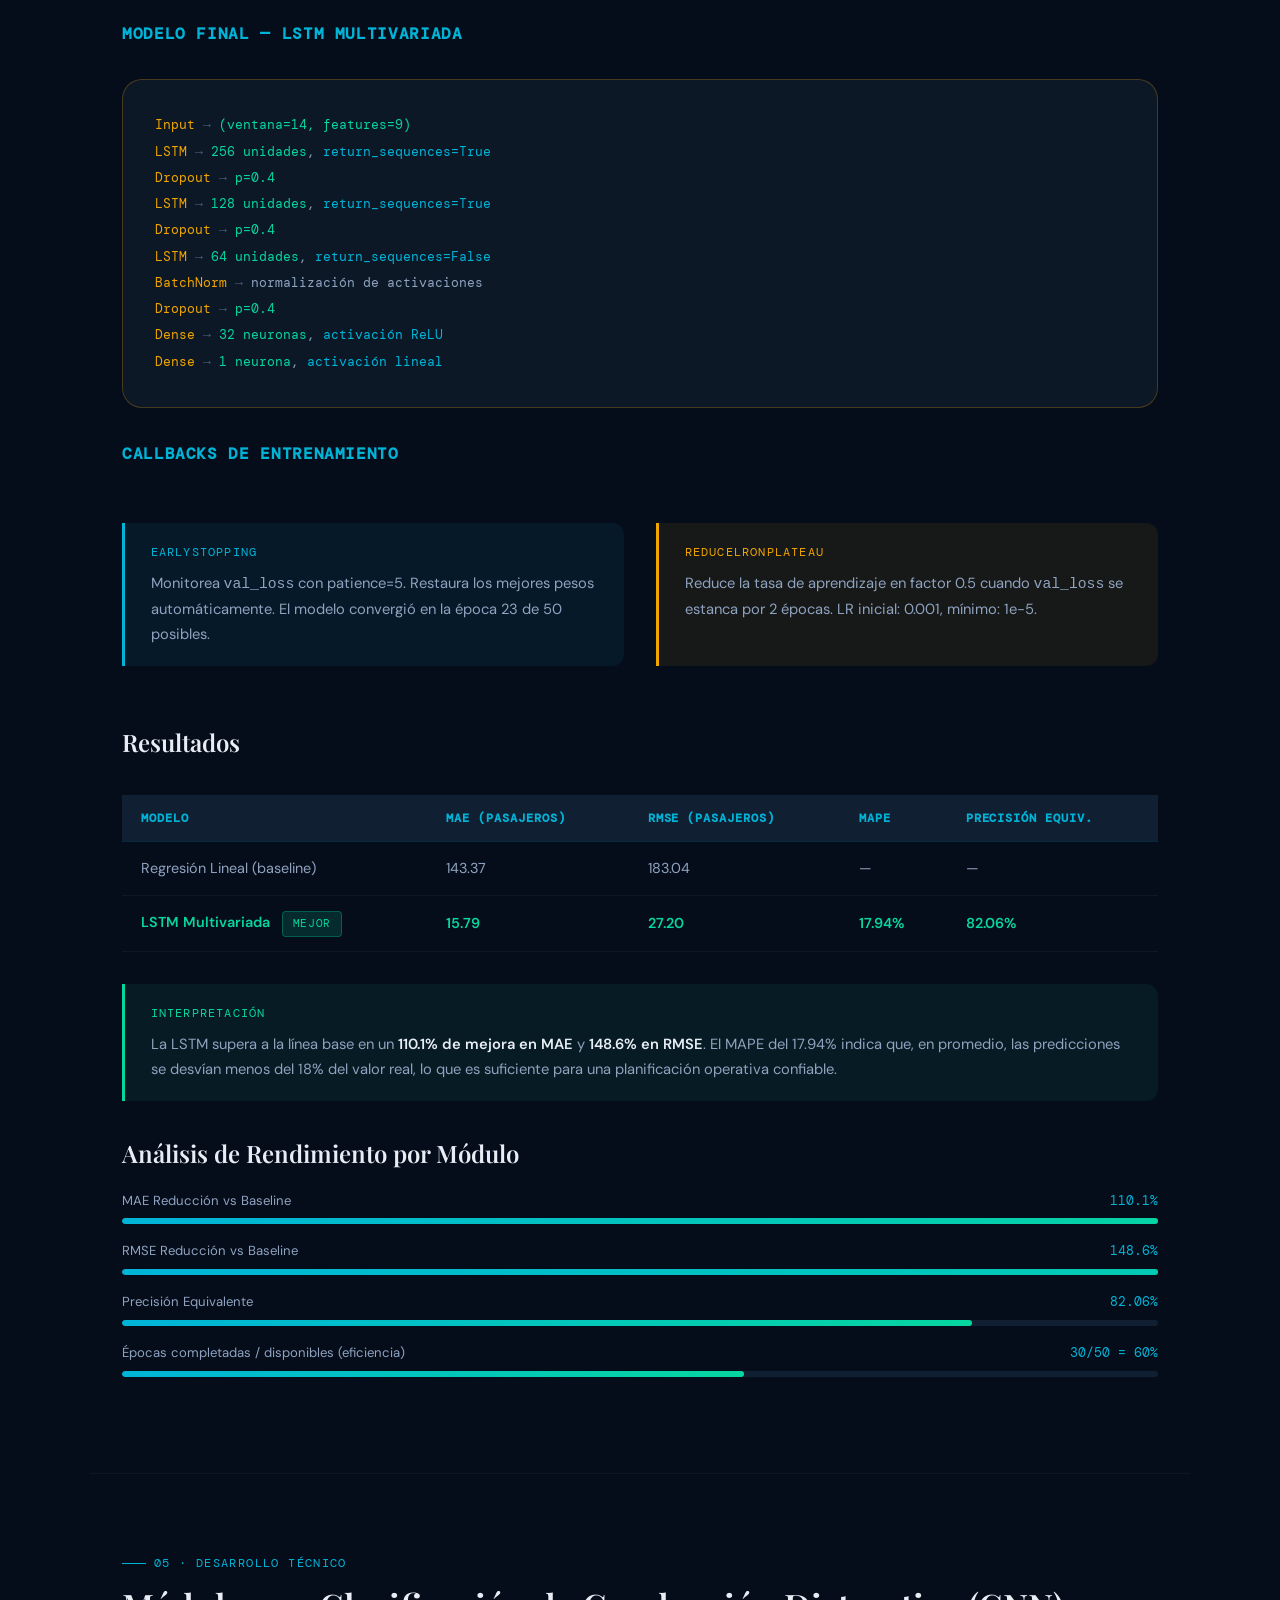
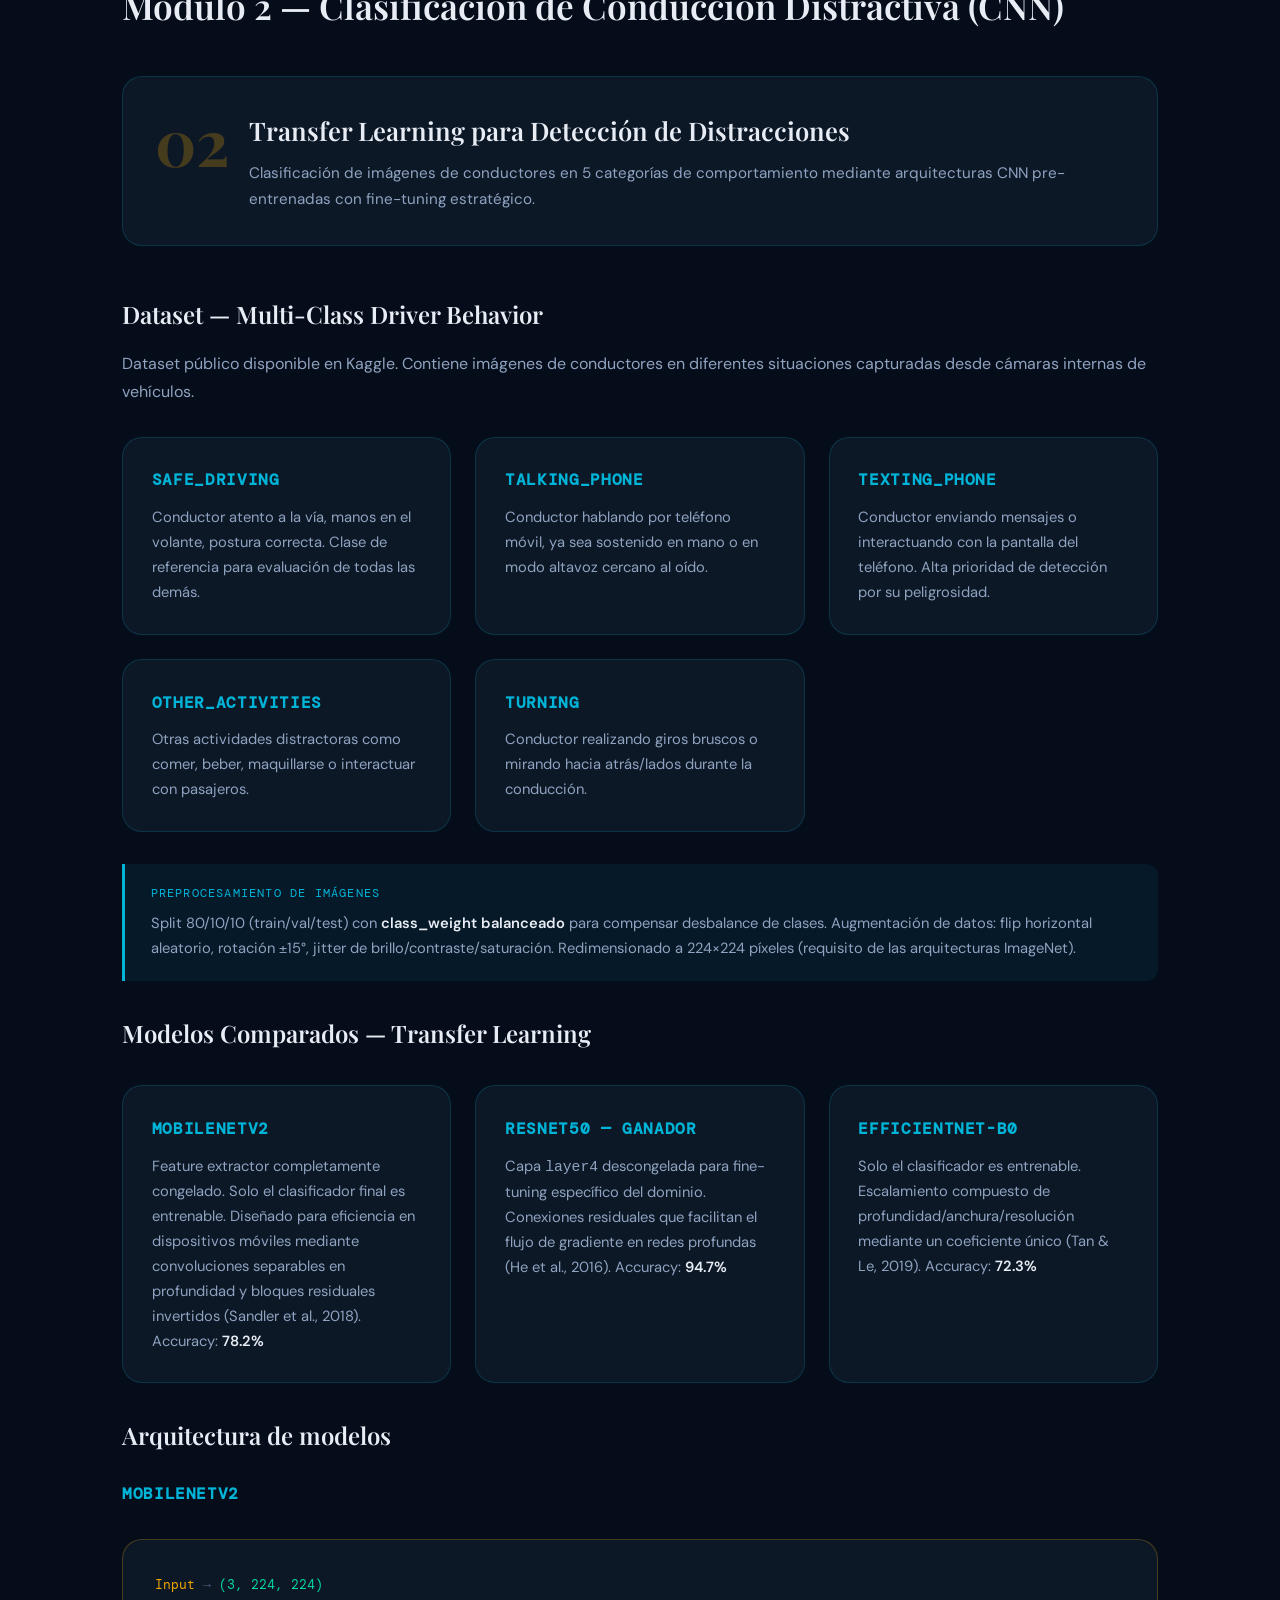
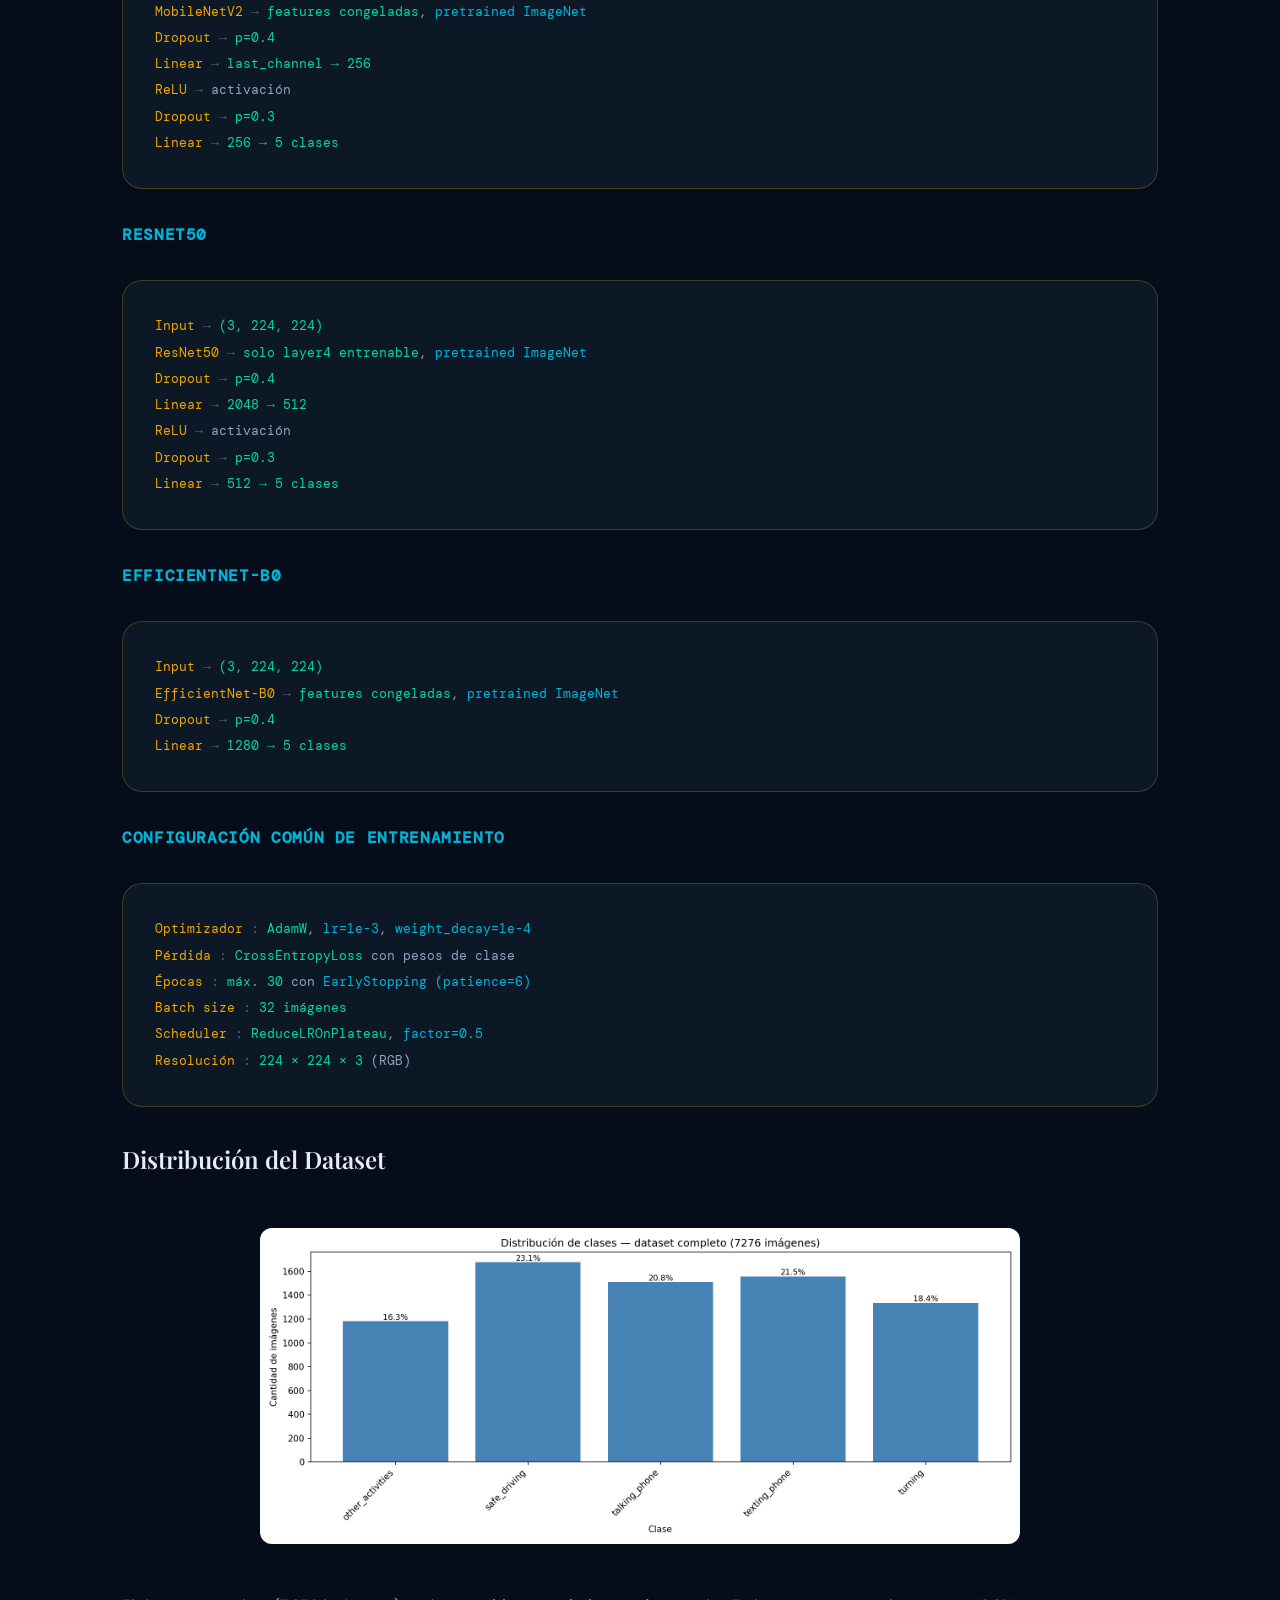
==== commit cac447b9: "Ampliar reporte técnico con EDA, análisis de errores y citas APA según feedback docente Módulo 1: se" ====
--- a/reporte_tecnico/index.html
+++ b/reporte_tecnico/index.html
@@ -408,6 +408,10 @@
     background: rgba(6,214,160,.07);
     border-color: var(--accent-teal);
   }
+  .callout.rose {
+    background: rgba(239,71,111,.07);
+    border-color: var(--accent-rose);
+  }
   .callout-title {
     font-family: 'DM Mono', monospace;
     font-size: .75rem;
@@ -418,6 +422,7 @@
   }
   .callout.gold .callout-title { color: var(--accent-gold); }
   .callout.teal .callout-title { color: var(--accent-teal); }
+  .callout.rose .callout-title { color: var(--accent-rose); }
   .callout p { margin-bottom: 0; font-size: .92rem; }
 
   /* ─── TECH STACK BADGES ─── */
@@ -754,7 +759,7 @@
 
   <p class="lead">
     El proyecto adopta una metodología iterativa y modular inspirada en CRISP-DM
-    (Cross-Industry Standard Process for Data Mining), adaptada al ciclo de desarrollo
+    (Cross-Industry Standard Process for Data Mining) (Chapman et al., 2000), adaptada al ciclo de desarrollo
     de modelos de aprendizaje profundo.
   </p>
 
@@ -790,7 +795,7 @@
   <div class="two-col">
     <div>
       <h4>Redes LSTM (Long Short-Term Memory)</h4>
-      <p>Variante de red neuronal recurrente diseñada para capturar dependencias de largo plazo en secuencias temporales. Las puertas de entrada, olvido y salida controlan qué información se retiene o descarta en la celda de memoria, resolviendo el problema del gradiente desvaneciente.</p>
+      <p>Variante de red neuronal recurrente diseñada para capturar dependencias de largo plazo en secuencias temporales (Hochreiter & Schmidhuber, 1997). Las puertas de entrada, olvido y salida controlan qué información se retiene o descarta en la celda de memoria, resolviendo el problema del gradiente desvaneciente característico de las RNN estándar (Hochreiter & Schmidhuber, 1997).</p>
 
       <div class="callout">
         <div class="callout-title">Justificación del uso de LSTM</div>
@@ -806,7 +811,7 @@
       </div>
 
       <h4>Transfer Learning</h4>
-      <p>Técnica que reutiliza representaciones aprendidas por modelos pre-entrenados en grandes conjuntos de datos (ImageNet). Permite obtener alto rendimiento con datasets pequeños mediante fine-tuning de las capas superiores de la red.</p>
+      <p>Técnica que reutiliza representaciones aprendidas por modelos pre-entrenados en grandes conjuntos de datos como ImageNet (Deng et al., 2009). Permite obtener alto rendimiento con datasets pequeños mediante fine-tuning de las capas superiores de la red, evitando entrenar millones de parámetros desde cero (Yosinski et al., 2014).</p>
 
       <div class="callout gold">
         <div class="callout-title">Justificación del uso de Transfer Learning y Fine-Tuning</div>
@@ -828,15 +833,16 @@
 
     <div>
       <h4>Sistemas de Recomendación Híbridos</h4>
-      <p>Combinan el filtrado colaborativo (patrones entre usuarios) con el filtrado basado en contenido (características de los ítems) en una arquitectura neuronal unificada, superando las limitaciones de cada enfoque por separado.</p>
+      <p>Combinan el filtrado colaborativo (patrones entre usuarios) con el filtrado basado en contenido (características de los ítems) en una arquitectura neuronal unificada, superando las limitaciones de cada enfoque por separado (Burke, 2002). El uso de redes neuronales profundas para modelar estas interacciones usuario-ítem, en lugar de factorización matricial clásica, mejora la capacidad de capturar relaciones no lineales complejas entre preferencias (He et al., 2017).</p>
 
       <div class="callout teal">
         <div class="callout-title">Justificación del Cambio de Dataset</div>
         <p>
           El dataset inicial (<code>amanmehra23/travel-recommendation-dataset</code>) presentaba 
           limitaciones estructurales críticas: 999 registros, 1.6 interacciones por usuario y 
-          solo 5 destinos únicos reales, generando el <strong>cold-start problem</strong> clásico 
-          con un F1 de apenas 0.47 — cercano al azar (F1 aleatorio esperado: 0.38). Se migró a 
+          solo 5 destinos únicos reales, generando el <strong>cold-start problem</strong> clásico
+          de los sistemas de recomendación (Burke, 2002; He et al., 2017)
+          con un F1 de apenas 0.47 — cercano al azar (F1 aleatorio esperado: 0.38). Se migró a
           <code>ishbhms/travel-review-ratings</code>, con 5,456 usuarios, 24 categorías turísticas 
           y 130,944 interacciones totales (24 por usuario, 15× más que el original), eliminando 
           completamente el problema y permitiendo al modelo aprender patrones reales de 
@@ -929,6 +935,113 @@
        alcanzan pico en invierno (×2.0) por turismo; Uttar Pradesh y Rajastán tienen mayor
        demanda en estaciones frías (×1.5). También se modelan efectos semanales (viernes/sábado +25)
        y tendencia de crecimiento lineal.</p>
+  </div>
+
+  <h3>Análisis Exploratorio de Datos (EDA)</h3>
+  <p>Antes de definir la arquitectura, se realizó un perfilado estadístico completo del dataset
+     (144,738 registros, 22 países, 3 tipos de vehículo) para caracterizar la forma de la
+     variable objetivo, su estacionalidad y su dependencia temporal — insumos que determinaron
+     directamente el diseño de la ventana deslizante y las features de entrada del modelo.</p>
+
+  <div class="metrics-row">
+    <div class="metric-box">
+      <div class="metric-num">212.35</div>
+      <div class="metric-label">Media (pasajeros/día)</div>
+    </div>
+    <div class="metric-box">
+      <div class="metric-num gold">199.75</div>
+      <div class="metric-label">Desv. estándar</div>
+    </div>
+    <div class="metric-box">
+      <div class="metric-num teal">135</div>
+      <div class="metric-label">Mediana</div>
+    </div>
+    <div class="metric-box">
+      <div class="metric-num rose">2 – 1,069</div>
+      <div class="metric-label">Rango (min–max)</div>
+    </div>
+  </div>
+
+  <h4>Distribución y Outliers</h4>
+  <div class="arch-block" style="padding:1rem; background:transparent; border:none;">
+    <img src="../results/eda_modulo1/01_demand_distribution.png" alt="Distribución de la demanda de pasajeros y boxplot de outliers" style="width:100%; border-radius:var(--radius); display:block;">
+  </div>
+  <p>El histograma muestra un <strong>sesgo pronunciado a la derecha</strong>: la mayoría de los días
+     concentran una demanda baja (entre 50 y 200 pasajeros, coincidente con la mediana de 135),
+     pero existe una cola larga que se extiende hasta 1,069. El boxplot confirma la presencia de
+     una cantidad considerable de outliers por encima del bigote superior (~565 pasajeros). Esta
+     asimetría descarta el supuesto de normalidad y justifica dos decisiones de diseño: (1) usar
+     <strong>MinMaxScaler</strong> en vez de una estandarización basada en media/desviación, que sería
+     sensible a estos valores extremos, y (2) incluir <code>evento_especial</code> como feature
+     explícita, ya que gran parte de los outliers corresponde a picos asociados a eventos (ver más abajo).</p>
+
+  <h4>Estacionalidad Temporal</h4>
+  <div class="two-col">
+    <div>
+      <div class="arch-block" style="padding:1rem; background:transparent; border:none;">
+        <img src="../results/eda_modulo1/03_monthly_seasonality.png" alt="Demanda promedio de pasajeros por mes" style="width:100%; border-radius:var(--radius); display:block;">
+      </div>
+      <p>La demanda promedio mensual revela un <strong>patrón anual claro</strong>: diciembre es el
+         pico máximo (~288 pasajeros/día), seguido de agosto (~257), mientras que septiembre y
+         noviembre son los meses más bajos (~166 y ~160). Este comportamiento sugiere una fuerte
+         influencia de las vacaciones de fin de año y el periodo estival del hemisferio norte.</p>
+    </div>
+    <div>
+      <div class="arch-block" style="padding:1rem; background:transparent; border:none;">
+        <img src="../results/eda_modulo1/04_weekly_seasonality.png" alt="Demanda promedio por día de la semana y comparación semana vs fin de semana" style="width:100%; border-radius:var(--radius); display:block;">
+      </div>
+      <p>A nivel semanal, <strong>viernes y sábado</strong> concentran la mayor demanda (~250 pasajeros),
+         mientras que el domingo cae notoriamente (~175). El agrupamiento semana vs. fin de semana
+         confirma que este último tiene un promedio muy superior, evidencia directa de un uso
+         del transporte orientado al ocio y los desplazamientos de fin de semana.</p>
+    </div>
+  </div>
+
+  <div class="arch-block" style="padding:1rem; background:transparent; border:none;">
+    <img src="../results/eda_modulo1/02_temporal_trend.png" alt="Evolución temporal de la demanda total con media móvil de 30 días" style="width:100%; border-radius:var(--radius); display:block;">
+  </div>
+  <p>La serie de tiempo agregada (línea de demanda diaria) es altamente volátil día a día, pero
+     su media móvil de 30 días (línea naranja) expone una <strong>estacionalidad anual recurrente</strong>:
+     los picos se repiten aproximadamente cada 12 meses, con máximos hacia finales de cada año.
+     Esta periodicidad de largo plazo, sumada al patrón semanal, es la justificación empírica
+     directa de la ventana de 14 días utilizada en la LSTM (dos ciclos semanales completos).</p>
+
+  <h4>Autocorrelación y Persistencia</h4>
+  <div class="two-col">
+    <div>
+      <div class="arch-block" style="padding:1rem; background:transparent; border:none;">
+        <img src="../results/eda_modulo1/07_acf_pacf.png" alt="Función de autocorrelación de la demanda" style="width:100%; border-radius:var(--radius); display:block;">
+      </div>
+      <p>La función de autocorrelación (ACF) parte de un valor cercano a 0.9 en el lag 1 y decae
+         de forma lenta y monótona a lo largo de 30 lags. Siguiendo el marco clásico de análisis
+         de series de tiempo (Box et al., 2015), esta <strong>persistencia</strong> indica que
+         la demanda de un día es altamente similar a la de los días inmediatamente anteriores,
+         confirmando que se trata de una serie temporal genuina donde el pasado reciente es un
+         predictor fuerte del futuro — el fundamento estadístico que hace apropiado un modelo
+         secuencial como la LSTM frente a un modelo que ignore el orden temporal.</p>
+    </div>
+    <div>
+      <div class="arch-block" style="padding:1rem; background:transparent; border:none;">
+        <img src="../results/eda_modulo1/06_special_events_impact.png" alt="Impacto de eventos especiales en la demanda de pasajeros" style="width:100%; border-radius:var(--radius); display:block;">
+      </div>
+      <p>El boxplot comparativo entre días normales y días con evento especial muestra que estos
+         últimos tienen una <strong>mediana notablemente más alta</strong> y una caja desplazada hacia
+         arriba, confirmando que los eventos especiales son un impulsor crítico de picos de
+         demanda — variable que se incorporó explícitamente como feature binaria de entrada.</p>
+    </div>
+  </div>
+
+  <div class="arch-block" style="padding:1rem; background:transparent; border:none;">
+    <img src="../results/eda_modulo1/08_correlation_matrix.png" alt="Matriz de correlación de Pearson entre variables del dataset" style="width:100%; max-width:640px; margin:0 auto; border-radius:var(--radius); display:block;">
+  </div>
+  <div class="callout teal">
+    <div class="callout-title">Lectura de la Matriz de Correlación</div>
+    <p>La matriz de Pearson muestra correlaciones lineales bajas entre <code>demanda_pasajeros</code>
+       y las variables calendario individuales (mes, día de la semana, día del mes), lo cual es
+       esperado: estas relaciones son <strong>no lineales y de tipo categórico/estacional</strong>
+       (ej. diciembre vs. septiembre), no lineales continuas. Esto refuerza la decisión de no
+       depender de un modelo lineal (como la regresión base) y delegar en la LSTM la capacidad
+       de aprender estas relaciones no lineales complejas directamente de la secuencia.</p>
   </div>
 
   <h3>Preprocesamiento</h3>
@@ -1086,15 +1199,15 @@
   <div class="cards-grid">
     <div class="card">
       <h4>MobileNetV2</h4>
-      <p>Feature extractor completamente congelado. Solo el clasificador final es entrenable. Diseñado para eficiencia en dispositivos móviles. Accuracy: <strong>78.2%</strong></p>
+      <p>Feature extractor completamente congelado. Solo el clasificador final es entrenable. Diseñado para eficiencia en dispositivos móviles mediante convoluciones separables en profundidad y bloques residuales invertidos (Sandler et al., 2018). Accuracy: <strong>78.2%</strong></p>
     </div>
     <div class="card">
       <h4>ResNet50 — GANADOR</h4>
-      <p>Capa <code>layer4</code> descongelada para fine-tuning específico del dominio. Conexiones residuales que facilitan el flujo de gradiente. Accuracy: <strong>94.7%</strong></p>
+      <p>Capa <code>layer4</code> descongelada para fine-tuning específico del dominio. Conexiones residuales que facilitan el flujo de gradiente en redes profundas (He et al., 2016). Accuracy: <strong>94.7%</strong></p>
     </div>
     <div class="card">
       <h4>EfficientNet-B0</h4>
-      <p>Solo el clasificador es entrenable. Escalamiento compuesto de profundidad/anchura/resolución. Accuracy: <strong>72.3%</strong></p>
+      <p>Solo el clasificador es entrenable. Escalamiento compuesto de profundidad/anchura/resolución mediante un coeficiente único (Tan & Le, 2019). Accuracy: <strong>72.3%</strong></p>
     </div>
   </div>
 
@@ -1142,6 +1255,105 @@
       <span class="layer">Scheduler</span>   <span class="arrow">:</span>  <span class="val">ReduceLROnPlateau</span>, <span class="op">factor=0.5</span><br>
       <span class="layer">Resolución</span>   <span class="arrow">:</span>  <span class="val">224 × 224 × 3</span> (RGB)
     </div>
+
+  <h3>Distribución del Dataset</h3>
+  <div class="arch-block" style="padding:1rem; background:transparent; border:none;">
+    <img src="../results/distribucion_clases.png" alt="Distribución de clases en el dataset completo" style="width:100%; max-width:760px; margin:0 auto; border-radius:var(--radius); display:block;">
+  </div>
+  <p>El dataset completo (7,276 imágenes) está <strong>razonablemente balanceado</strong> entre las 5
+     clases, con proporciones entre 16.3% (<code>other_activities</code>) y 23.1% (<code>safe_driving</code>).
+     Esta ausencia de desbalance severo (a diferencia, por ejemplo, del Módulo 3) explica por qué el
+     <code>class_weight</code> aplicado durante el entrenamiento tiene un efecto moderado más que
+     correctivo: su función aquí es afinar el aprendizaje de las clases ligeramente minoritarias
+     (<em>other_activities</em>, <em>turning</em>) sin necesidad de una compensación agresiva.</p>
+
+  <h3>Curvas de Entrenamiento por Modelo</h3>
+  <p>Antes de comparar métricas finales, es útil observar cómo evolucionó cada modelo durante el
+     entrenamiento — la forma de las curvas revela si el modelo realmente aprendió el dominio o si
+     alcanzó su métrica final por una configuración favorable pero con ajuste incompleto.</p>
+
+  <h4>MobileNetV2</h4>
+  <div class="arch-block" style="padding:1rem; background:transparent; border:none;">
+    <img src="../results/curvas_mobilenet.png" alt="Curvas de pérdida y accuracy de entrenamiento y validación para MobileNetV2" style="width:100%; border-radius:var(--radius); display:block;">
+  </div>
+  <p>Las curvas de MobileNetV2 muestran una particularidad: la <strong>validación se mantiene
+     sistemáticamente por encima del entrenamiento</strong> tanto en accuracy (~0.80 vs. ~0.68 al
+     final) como en loss inferior. Esto es consistente con el <code>Dropout</code> aplicado en el
+     clasificador (p=0.4 y p=0.3): al estar activo solo durante entrenamiento, penaliza la accuracy
+     de train de forma artificial, mientras que en validación el modelo opera sin esa regularización.
+     Ambas curvas siguen una tendencia ascendente/descendente sana sin cruces bruscos ni oscilaciones
+     de sobreajuste hasta la época 30, pero ninguna se aplana del todo — el modelo aún tenía margen
+     de mejora si se hubiese entrenado más épocas, limitado aquí por tener el feature extractor
+     completamente congelado (solo el clasificador final aprende).</p>
+
+  <h4>EfficientNet-B0</h4>
+  <div class="arch-block" style="padding:1rem; background:transparent; border:none;">
+    <img src="../results/curvas_efficientnet.png" alt="Curvas de pérdida y accuracy de entrenamiento y validación para EfficientNet-B0" style="width:100%; border-radius:var(--radius); display:block;">
+  </div>
+  <p>EfficientNet-B0 exhibe el patrón más problemático de los tres: la accuracy de validación
+     <strong>se estanca alrededor de 0.70–0.73 desde la época 10</strong> y oscila con ruido
+     considerable sin mejorar sustancialmente en las 20 épocas restantes, mientras que el train
+     se estabiliza en ~0.63. Este techo temprano, combinado con el <em>gap</em> persistente entre
+     train y val (nuevamente explicado por el Dropout activo solo en entrenamiento) y la ausencia
+     de una tendencia de mejora clara, es la señal más directa de que el clasificador superficial
+     entrenado sobre features 100% congeladas no logra capturar patrones suficientemente discriminativos
+     para las 5 clases — consistente con ser el modelo de menor accuracy final (72.3%).</p>
+
+  <h4>ResNet50</h4>
+  <div class="arch-block" style="padding:1rem; background:transparent; border:none;">
+    <img src="../results/curvas_resnet50.png" alt="Curvas de pérdida y accuracy de entrenamiento y validación para ResNet50" style="width:100%; border-radius:var(--radius); display:block;">
+  </div>
+  <p>ResNet50 converge de forma notablemente más rápida y estable: alcanza ~0.95 de accuracy de
+     validación hacia la época 8 y activa <code>EarlyStopping</code> en la época 16 (frente a las
+     30 completas de los otros dos modelos). El train y el val avanzan prácticamente en paralelo
+     durante todo el entrenamiento, con el val ligeramente por debajo del train hacia el final —el
+     comportamiento esperado y saludable de un modelo bien ajustado, sin señales de sobreajuste ni
+     de estancamiento. Esta convergencia rápida y estable es la evidencia más directa de que
+     descongelar <code>layer4</code> le dio al modelo la capacidad representacional que a
+     MobileNetV2 y EfficientNet-B0 (con toda su base congelada) les faltó.</p>
+
+  <h3>Predicciones — Aciertos y Desaciertos por Modelo</h3>
+  <p>Para contrastar cualitativamente el comportamiento de los tres modelos, se examinaron ejemplos
+     de predicción correcta e incorrecta de cada uno sobre las mismas imágenes de prueba.</p>
+
+  <h4>MobileNetV2</h4>
+  <div class="arch-block" style="padding:1rem; background:transparent; border:none;">
+    <img src="../results/predicciones_mobilenet.png" alt="Ejemplos de predicciones correctas e incorrectas del modelo MobileNetV2" style="width:100%; border-radius:var(--radius); display:block;">
+  </div>
+  <p>En los aciertos, MobileNetV2 logra confianzas razonablemente altas (80–90%) en casos claros de
+     <code>texting_phone</code> y <code>talking_phone</code>. Sin embargo, los desaciertos muestran un
+     patrón revelador: todos ocurren con <strong>confianza baja (32%–50%)</strong> y casi siempre
+     involucran <code>other_activities</code> como predicción errónea de respaldo —el modelo la usa
+     como "clase comodín" cuando no está seguro, incluso confundiendo <em>turning</em> y
+     <em>safe_driving</em> reales con ella. Esto sugiere que, al no haber sido afinado sobre el
+     dominio (features congeladas), MobileNetV2 aprendió a reconocer patrones superficiales
+     asociados al teléfono, pero no logra diferenciar bien las posturas más sutiles de la cabeza
+     y el torso que distinguen <em>safe_driving</em>, <em>turning</em> y <em>other_activities</em> entre sí.</p>
+
+  <h4>EfficientNet-B0</h4>
+  <div class="arch-block" style="padding:1rem; background:transparent; border:none;">
+    <img src="../results/predicciones_efficientnet.png" alt="Ejemplos de predicciones correctas e incorrectas del modelo EfficientNet-B0" style="width:100%; border-radius:var(--radius); display:block;">
+  </div>
+  <p>EfficientNet-B0 es el caso más débil de los tres: incluso sus <strong>aciertos tienen confianzas
+     bajas</strong> (39%–64%, frente al 80–100% típico de ResNet50), lo que indica que el modelo
+     acierta la clase pero sin verdadera certeza estadística —muy cerca de una decisión marginal.
+     Los desaciertos (31%–46% de confianza) muestran la misma tendencia que MobileNetV2 hacia
+     <em>turning</em> y <em>other_activities</em> como clases de confusión frecuente, pero con
+     confianzas aún más bajas y parejas entre clases, reflejando un modelo que no logró aprender
+     fronteras de decisión claras entre comportamientos visualmente similares. Esto es consistente
+     con haber sido, de los tres, el modelo con la curva de validación más estancada y ruidosa.</p>
+
+  <div class="callout gold">
+    <div class="callout-title">Patrón Común: la Confianza como Señal de Calidad del Fine-Tuning</div>
+    <p>Comparando los tres modelos sobre las mismas imágenes, emerge un patrón consistente: a mayor
+       profundidad de fine-tuning (features congeladas → solo <code>layer4</code> descongelada),
+       mayor separación entre la confianza de aciertos y desaciertos. ResNet50 acierta con ~90–100%
+       y falla con 41–73%; MobileNetV2 acierta con ~80–90% y falla con 32–50%; EfficientNet-B0 acierta
+       con apenas 39–64% y falla con 31–46% —una brecha casi inexistente que delata un modelo incapaz
+       de discriminar con seguridad incluso cuando predice correctamente. La confianza de predicción,
+       más allá del accuracy agregado, es entonces un indicador cualitativo directo de cuánto
+       aprendió realmente cada arquitectura sobre el dominio específico de conducción.</p>
+  </div>
 
   <h3>Resultados</h3>
   <table class="compare-table">
@@ -1181,10 +1393,97 @@
 
   <div class="callout gold">
     <div class="callout-title">Por qué ResNet50 supera a EfficientNet y MobileNetV2</div>
-    <p>El fine-tuning de <code>layer4</code> en ResNet50 permite que las representaciones de alto nivel
+    <p>Las tres arquitecturas fueron diseñadas con objetivos distintos. MobileNetV2 (Sandler et al., 2018)
+       y EfficientNet-B0 (Tan & Le, 2019) priorizan la <strong>eficiencia computacional</strong> —
+       convoluciones separables en profundidad y escalamiento compuesto, respectivamente— para operar
+       en dispositivos con recursos limitados, a costa de capacidad representacional. ResNet50, en cambio,
+       fue diseñada para permitir redes muy profundas sin degradación del gradiente gracias a sus
+       conexiones residuales (He et al., 2016), lo que la hace especialmente apta para fine-tuning
+       profundo. El descongelamiento de <code>layer4</code> permite que las representaciones de alto nivel
        se adapten al dominio específico (imágenes de conductores), mientras que las capas inferiores
-       retienen los detectores genéricos de bordes y texturas. El AUC-ROC de 0.9972 confirma una
-       capacidad discriminativa casi perfecta entre las 5 clases.</p>
+       retienen los detectores genéricos de bordes y texturas aprendidos en ImageNet. Al no existir
+       restricción de latencia móvil en este proyecto (los modelos corren en GPU T4 vía Colab), la
+       arquitectura de ResNet50 está mejor alineada con el objetivo de máxima exactitud. El AUC-ROC de
+       0.9972 confirma una capacidad discriminativa casi perfecta entre las 5 clases.</p>
+  </div>
+
+  <h3>Matrices de Confusión por Modelo</h3>
+  <p>Las matrices de confusión completan el análisis cualitativo anterior, mostrando exactamente
+     qué pares de clases confunde cada modelo sobre la totalidad del conjunto de prueba.</p>
+
+  <h4>MobileNetV2</h4>
+  <div class="arch-block" style="padding:1rem; background:transparent; border:none;">
+    <img src="../results/confusion_mobilenet.png" alt="Matriz de confusión del modelo MobileNetV2" style="width:100%; max-width:640px; margin:0 auto; border-radius:var(--radius); display:block;">
+  </div>
+  <p>La matriz confirma cuantitativamente lo observado en los ejemplos individuales: los errores de
+     MobileNetV2 están mucho más dispersos que los de ResNet50, con confusión notable en todas las
+     direcciones —<em>other_activities</em> se confunde con <em>texting_phone</em> (16 casos) y
+     <em>safe_driving</em> (13); <em>talking_phone</em> pierde 18 casos hacia <em>other_activities</em>;
+     y <em>texting_phone</em> se reparte entre <em>safe_driving</em> (18) y <em>other_activities</em> (16).
+     Esta dispersión generalizada, en contraste con el patrón concentrado de ResNet50 (casi todo el
+     error en el par safe_driving↔turning), es la firma de un modelo que no logró especializar sus
+     representaciones al dominio.</p>
+
+  <h4>EfficientNet-B0</h4>
+  <div class="arch-block" style="padding:1rem; background:transparent; border:none;">
+    <img src="../results/confusion_efficientnet.png" alt="Matriz de confusión del modelo EfficientNet-B0" style="width:100%; max-width:640px; margin:0 auto; border-radius:var(--radius); display:block;">
+  </div>
+  <p>EfficientNet-B0 exhibe la matriz más dispersa de los tres modelos, coherente con ser el de menor
+     accuracy global. La clase <em>other_activities</em> es la más afectada: solo 63 de 129 casos
+     reales se clasifican correctamente (recall ≈49%), repartiéndose el resto entre las cuatro clases
+     restantes casi por igual (10–22 casos cada una). Incluso las clases de mayor relevancia para
+     seguridad vial pierden precisión: <em>talking_phone</em> tiene 7+7+15+4 = 33 errores hacia otras
+     clases, y <em>texting_phone</em> 8+11+13+4 = 36. Esta falta de especialización confirma, a nivel
+     de matriz completa, que congelar toda la red base sin ningún fine-tuning es insuficiente para
+     este dominio cuando el backbone es tan compacto como EfficientNet-B0.</p>
+
+  <h3>Análisis de Aciertos y Desaciertos — Modelo Ganador (ResNet50)</h3>
+  <p>Para comprender las limitaciones reales del clasificador desplegado más allá de las métricas
+     agregadas, se analizaron individualmente las predicciones de ResNet50 sobre el conjunto de
+     prueba, contrastando ejemplos correctamente clasificados con los errores cometidos.</p>
+
+  <div class="arch-block" style="padding:1rem; background:transparent; border:none;">
+    <img src="../results/predicciones_resnet50.png" alt="Ejemplos de predicciones correctas e incorrectas del modelo ResNet50" style="width:100%; border-radius:var(--radius); display:block;">
+  </div>
+  <p style="font-size:.85rem; text-align:center; margin-top:-.5rem;">
+    Fila superior (verde): predicciones correctas con alta confianza. Fila inferior (rojo): casos de desacierto del modelo.
+  </p>
+
+  <div class="two-col">
+    <div>
+      <h4>Casos de Acierto</h4>
+      <p>En los ejemplos correctamente clasificados (fila superior), el modelo alcanza confianzas
+         cercanas al 100% incluso en posturas con oclusión parcial de las manos, como
+         <code>texting_phone</code> con el teléfono sostenido a la altura del regazo o
+         <code>talking_phone</code> con el dispositivo pegado al oído. Esto sugiere que ResNet50
+         no depende únicamente de la posición de las manos, sino que integra señales contextuales
+         como la orientación de la cabeza y el ángulo del torso.</p>
+    </div>
+    <div>
+      <h4>Casos de Desacierto</h4>
+      <p>Los errores observados corresponden principalmente a confusiones entre
+         <strong>safe_driving</strong> y <strong>turning</strong> con confianzas bajas (41%–73%),
+         lo cual indica que el modelo mismo reconoce ambigüedad en vez de fallar con seguridad.
+         Estos casos comparten posturas visualmente similares: manos sobre el volante en posición
+         de giro parcial, que pueden confundirse con una sujeción normal del volante si el ángulo
+         de la cámara no captura claramente la rotación de la cabeza o el torso.</p>
+    </div>
+  </div>
+
+  <div class="arch-block" style="padding:1rem; background:transparent; border:none;">
+    <img src="../results/confusion_resnet50.png" alt="Matriz de confusión del modelo ResNet50" style="width:100%; max-width:640px; margin:0 auto; border-radius:var(--radius); display:block;">
+  </div>
+
+  <div class="callout rose">
+    <div class="callout-title">Patrón Dominante de Error</div>
+    <p>La matriz de confusión confirma que la mayor fuente de error de ResNet50 es la confusión
+       entre <strong>safe_driving</strong> y <strong>turning</strong> (9 casos clasificados como
+       <em>turning</em> siendo <em>safe_driving</em>, y 7 casos inversos), seguida de una confusión
+       menor entre <strong>safe_driving</strong> y <strong>other_activities</strong> (9 casos).
+       En contraste, las clases <code>talking_phone</code> y <code>texting_phone</code> —las de
+       mayor relevancia para seguridad vial— presentan prácticamente cero confusión entre sí
+       (159/160 y 160/165 aciertos respectivamente), lo que valida al modelo como confiable
+       específicamente para el objetivo de detectar uso del teléfono al conducir.</p>
   </div>
 
   <h3>Implicaciones para Seguridad Vial</h3>
@@ -1239,6 +1538,81 @@
       <p><strong>2,000 destinos mundiales</strong> con tipo, rating promedio, costo diario, país
          y otras características. Fuente de ítems para la recomendación final.</p>
     </div>
+  </div>
+
+  <h3>Análisis Exploratorio de Datos (EDA)</h3>
+  <p>Antes de definir el umbral de clasificación y la estrategia de balanceo, se caracterizó
+     estadísticamente el comportamiento de calificación de los 5,456 usuarios sobre las 24
+     categorías, generando 130,944 interacciones totales (24 interacciones por usuario en promedio).</p>
+
+  <div class="metrics-row">
+    <div class="metric-box">
+      <div class="metric-num">2.03</div>
+      <div class="metric-label">Rating medio global</div>
+    </div>
+    <div class="metric-box">
+      <div class="metric-num gold">1.27</div>
+      <div class="metric-label">Desv. estándar</div>
+    </div>
+    <div class="metric-box">
+      <div class="metric-num teal">17.85%</div>
+      <div class="metric-label">Interacciones positivas (≥3.5)</div>
+    </div>
+    <div class="metric-box">
+      <div class="metric-num rose">2.28</div>
+      <div class="metric-label">Varianza media / usuario</div>
+    </div>
+  </div>
+
+  <h4>Distribución Bimodal de Ratings</h4>
+  <p>La distribución general de calificaciones (0–5) presenta una forma <strong>bimodal marcada</strong>,
+     con un pico concentrado entre 0 y 1 (≈14,000 interacciones) y un segundo pico en el valor
+     máximo cercano a 5 (≈13,000 interacciones), con una zona intermedia comparativamente vacía.
+     Esto revela que los usuarios de Google Reviews califican de forma <strong>polarizada</strong>:
+     registran mayoritariamente experiencias extremas (muy negativas o muy positivas) y rara vez
+     valoraciones neutras. Esta polarización es la justificación empírica directa del umbral de
+     decisión binario en <strong>3.5</strong>: al estar los datos naturalmente agrupados en dos
+     extremos, un corte en la zona de baja densidad entre ambos picos separa las clases con
+     un solapamiento mínimo, favoreciendo la tarea de clasificación binaria del MLP.</p>
+
+  <h4>Desbalance de Clases</h4>
+  <p>Aplicando el umbral de 3.5, el dataset resulta severamente desbalanceado: <strong>17.85%
+     de interacciones positivas</strong> (23,384) frente a <strong>82.15% negativas</strong> (107,560).
+     Sin corrección, un modelo trivial que prediga siempre "negativo" alcanzaría 82% de accuracy
+     sin aprender ningún patrón útil — razón por la cual se introdujo el término
+     <code>pos_weight</code> en <code>BCEWithLogitsLoss</code>, calculado como la razón entre la
+     proporción de negativos y positivos del EDA (0.8215 / 0.1785), penalizando más los errores
+     sobre la clase minoritaria durante el entrenamiento.</p>
+
+  <h4>Preferencias por Categoría</h4>
+  <p>El rating promedio por categoría confirma que <strong>ninguna categoría individual supera
+     el umbral positivo de 3.5</strong>, lo que explica el desbalance a nivel agregado. Las
+     categorías mejor valoradas corresponden a actividades comerciales y de entretenimiento urbano
+     (<em>malls</em>: 3.35, <em>restaurants</em>: 3.13, <em>theatres</em>: 2.96, <em>museums</em>: 2.89,
+     <em>pubs_bars</em>: 2.83), mientras que las peor valoradas corresponden a servicios de bienestar
+     y actividad física (<em>gyms</em>: 0.82, <em>swimming_pools</em>: 0.95, <em>cafes</em>: 0.97).
+     Este patrón indica que el perfil dominante de usuario en el dataset está orientado al turismo
+     cultural y comercial, y motivó que el sistema en cascada priorice el mapeo hacia destinos de
+     tipo <em>City</em> e <em>Historical</em> para la mayoría de perfiles.</p>
+
+  <h4>Diversidad de Perfiles (Varianza por Usuario)</h4>
+  <p>La varianza de ratings dentro de cada usuario tiene una media de <strong>2.28</strong>
+     (rango 0.10–4.44) con una distribución aproximadamente uniforme entre 0 y 4, más una
+     acumulación notable en el extremo superior (~480 usuarios con varianza cercana a 4.4).
+     Esto confirma que existe suficiente heterogeneidad de preferencias entre usuarios para que
+     el modelo pueda personalizar: los usuarios de varianza alta tienen preferencias muy marcadas
+     y son más fáciles de recomendar, mientras que los de varianza baja (<0.5) presentan perfiles
+     homogéneos que dificultan la diferenciación — una limitación que se retoma en la sección de
+     áreas de mejora del reporte.</p>
+
+  <div class="callout teal">
+    <div class="callout-title">Del EDA a las Decisiones de Modelado</div>
+    <p>La bimodalidad de los ratings justifica el umbral de 3.5 como frontera de decisión;
+       el desbalance 17.85%/82.15% justifica el uso de <code>pos_weight</code> en la función de
+       pérdida; y la varianza media de 2.28 confirma que el dataset tiene la diversidad de
+       preferencias necesaria para que un modelo de deep learning aprenda patrones de
+       personalización reales, en contraste con el dataset original descartado
+       (<code>amanmehra23/travel-recommendation-dataset</code>), que carecía de esta variabilidad.</p>
   </div>
 
   <h3>Arquitectura — HybridRecommender (MLP)</h3>
@@ -1658,10 +2032,18 @@
     <li>Hochreiter, S., & Schmidhuber, J. (1997). Long short-term memory. <em>Neural computation</em>, 9(8), 1735–1780.</li>
     <li>He, K., Zhang, X., Ren, S., & Sun, J. (2016). Deep residual learning for image recognition. <em>Proceedings of the IEEE CVPR</em>, 770–778.</li>
     <li>Howard, A. G., et al. (2017). MobileNets: Efficient convolutional neural networks for mobile vision applications. <em>arXiv:1704.04861</em>.</li>
+    <li>Sandler, M., Howard, A., Zhu, M., Zhmoginov, A., & Chen, L.-C. (2018). MobileNetV2: Inverted residuals and linear bottlenecks. <em>Proceedings of the IEEE CVPR</em>, 4510–4520.</li>
     <li>Tan, M., & Le, Q. V. (2019). EfficientNet: Rethinking model scaling for CNNs. <em>ICML 2019</em>, 6105–6114.</li>
+    <li>Deng, J., Dong, W., Socher, R., Li, L.-J., Li, K., & Fei-Fei, L. (2009). ImageNet: A large-scale hierarchical image database. <em>Proceedings of the IEEE CVPR</em>, 248–255.</li>
+    <li>Yosinski, J., Clune, J., Bengio, Y., & Lipson, H. (2014). How transferable are features in deep neural networks? <em>Advances in Neural Information Processing Systems</em>, 27, 3320–3328.</li>
     <li>Koren, Y., Bell, R., & Volinsky, C. (2009). Matrix factorization techniques for recommender systems. <em>Computer</em>, 42(8), 30–37.</li>
+    <li>Burke, R. (2002). Hybrid recommender systems: Survey and experiments. <em>User Modeling and User-Adapted Interaction</em>, 12(4), 331–370. https://doi.org/10.1023/A:1021240730564</li>
+    <li>He, X., Liao, L., Zhang, H., Nie, L., Hu, X., & Chua, T.-S. (2017). Neural collaborative filtering. <em>Proceedings of the 26th International Conference on World Wide Web</em>, 173–182. https://doi.org/10.1145/3038912.3052569</li>
+    <li>Box, G. E. P., Jenkins, G. M., Reinsel, G. C., & Ljung, G. M. (2015). <em>Time series analysis: Forecasting and control</em> (5th ed.). Wiley.</li>
+    <li>Chapman, P., Clinton, J., Kerber, R., Khabaza, T., Reinartz, T., Shearer, C., & Wirth, R. (2000). <em>CRISP-DM 1.0: Step-by-step data mining guide</em>. SPSS Inc.</li>
     <li>Afradi, A. (2024). Multi-Class Driver Behavior Image Dataset. <em>Kaggle</em>. https://www.kaggle.com/datasets/arafatsahinafridi/multi-class-driver-behavior-image-dataset</li>
     <li>Mehra, A. (2023). Travel Recommendation Dataset. <em>Kaggle</em>. https://www.kaggle.com/datasets/amanmehra23/travel-recommendation-dataset</li>
+    <li>Lichman, M. (2013). <em>UCI Machine Learning Repository</em>. University of California, Irvine. https://archive.ics.uci.edu/ml</li>
     <li>GeeksforGeeks. (2023). Transport Demand Prediction using Regression. https://www.geeksforgeeks.org/transport-demand-prediction-using-regression/</li>
     <li>Abadi, M., et al. (2015). TensorFlow: Large-scale machine learning on heterogeneous systems. <em>OSDI 2016</em>.</li>
     <li>Paszke, A., et al. (2019). PyTorch: An imperative style, high-performance deep learning library. <em>NeurIPS 2019</em>.</li>
